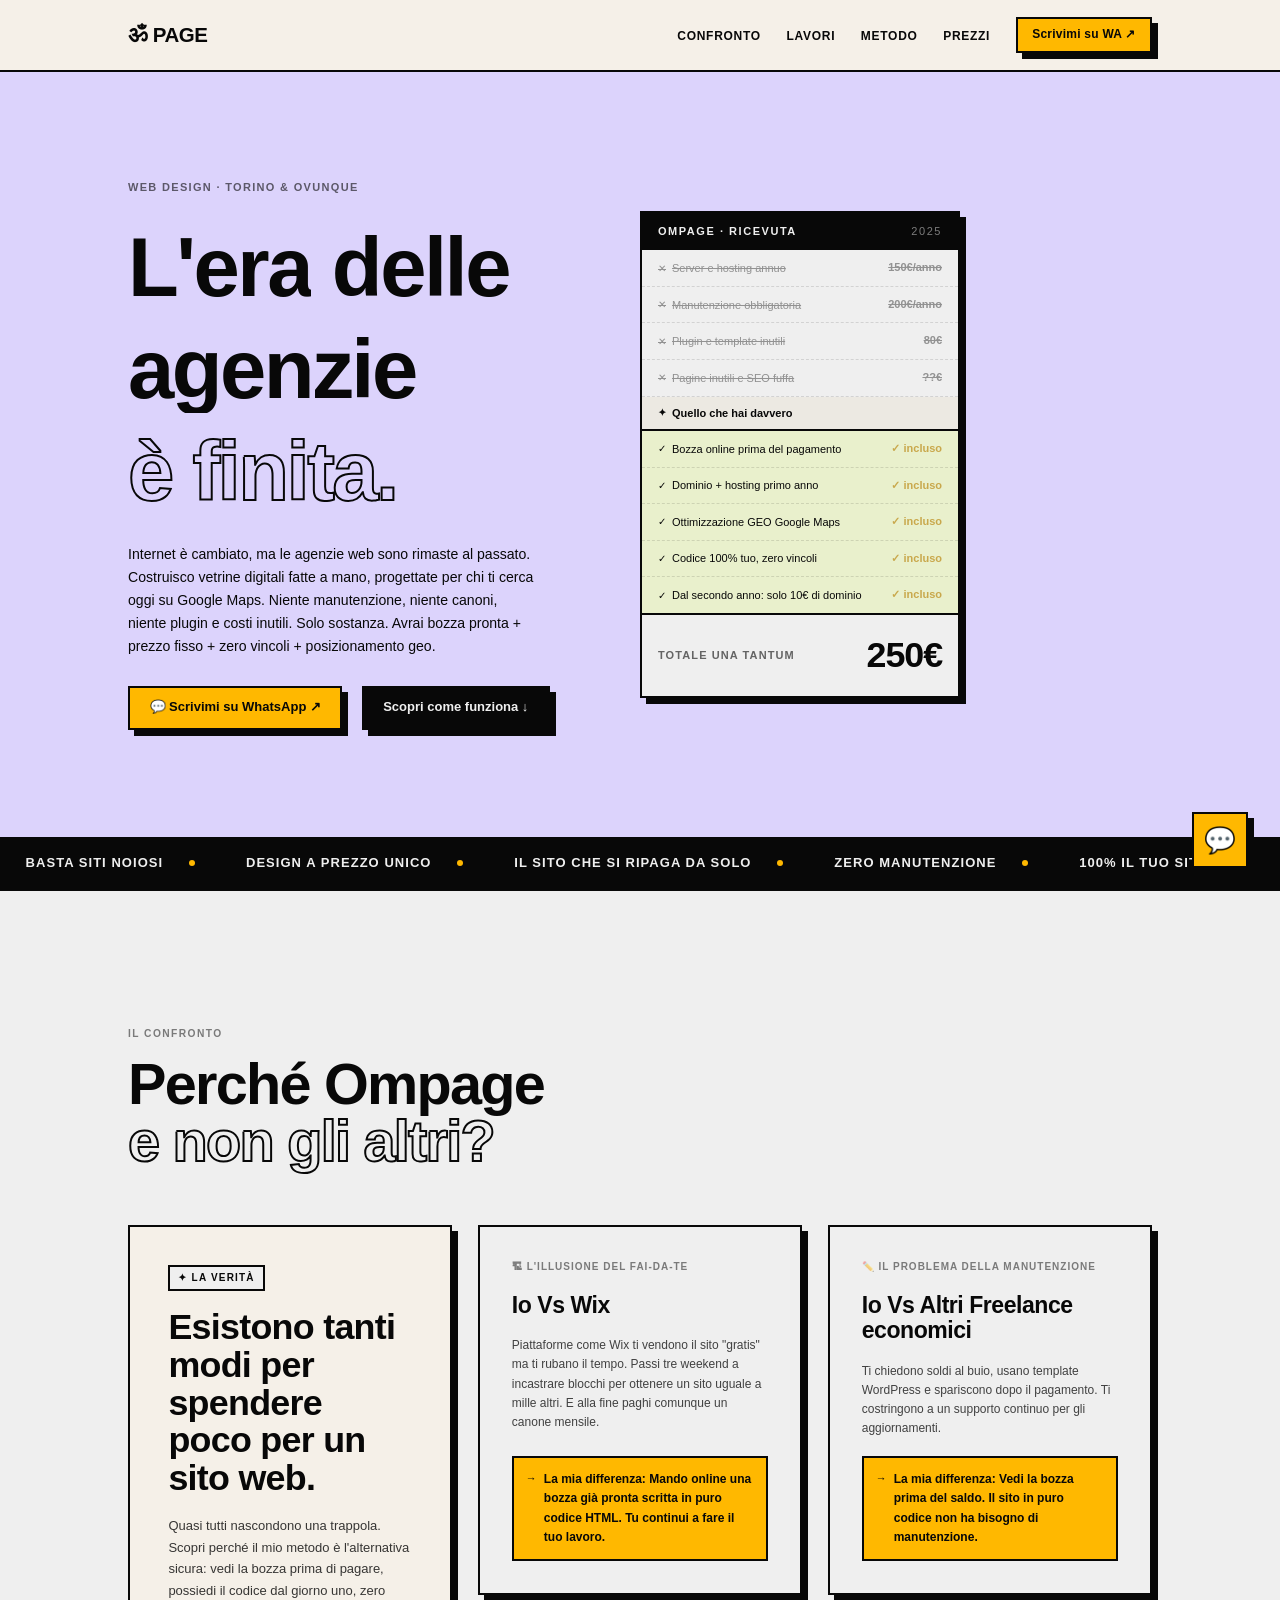
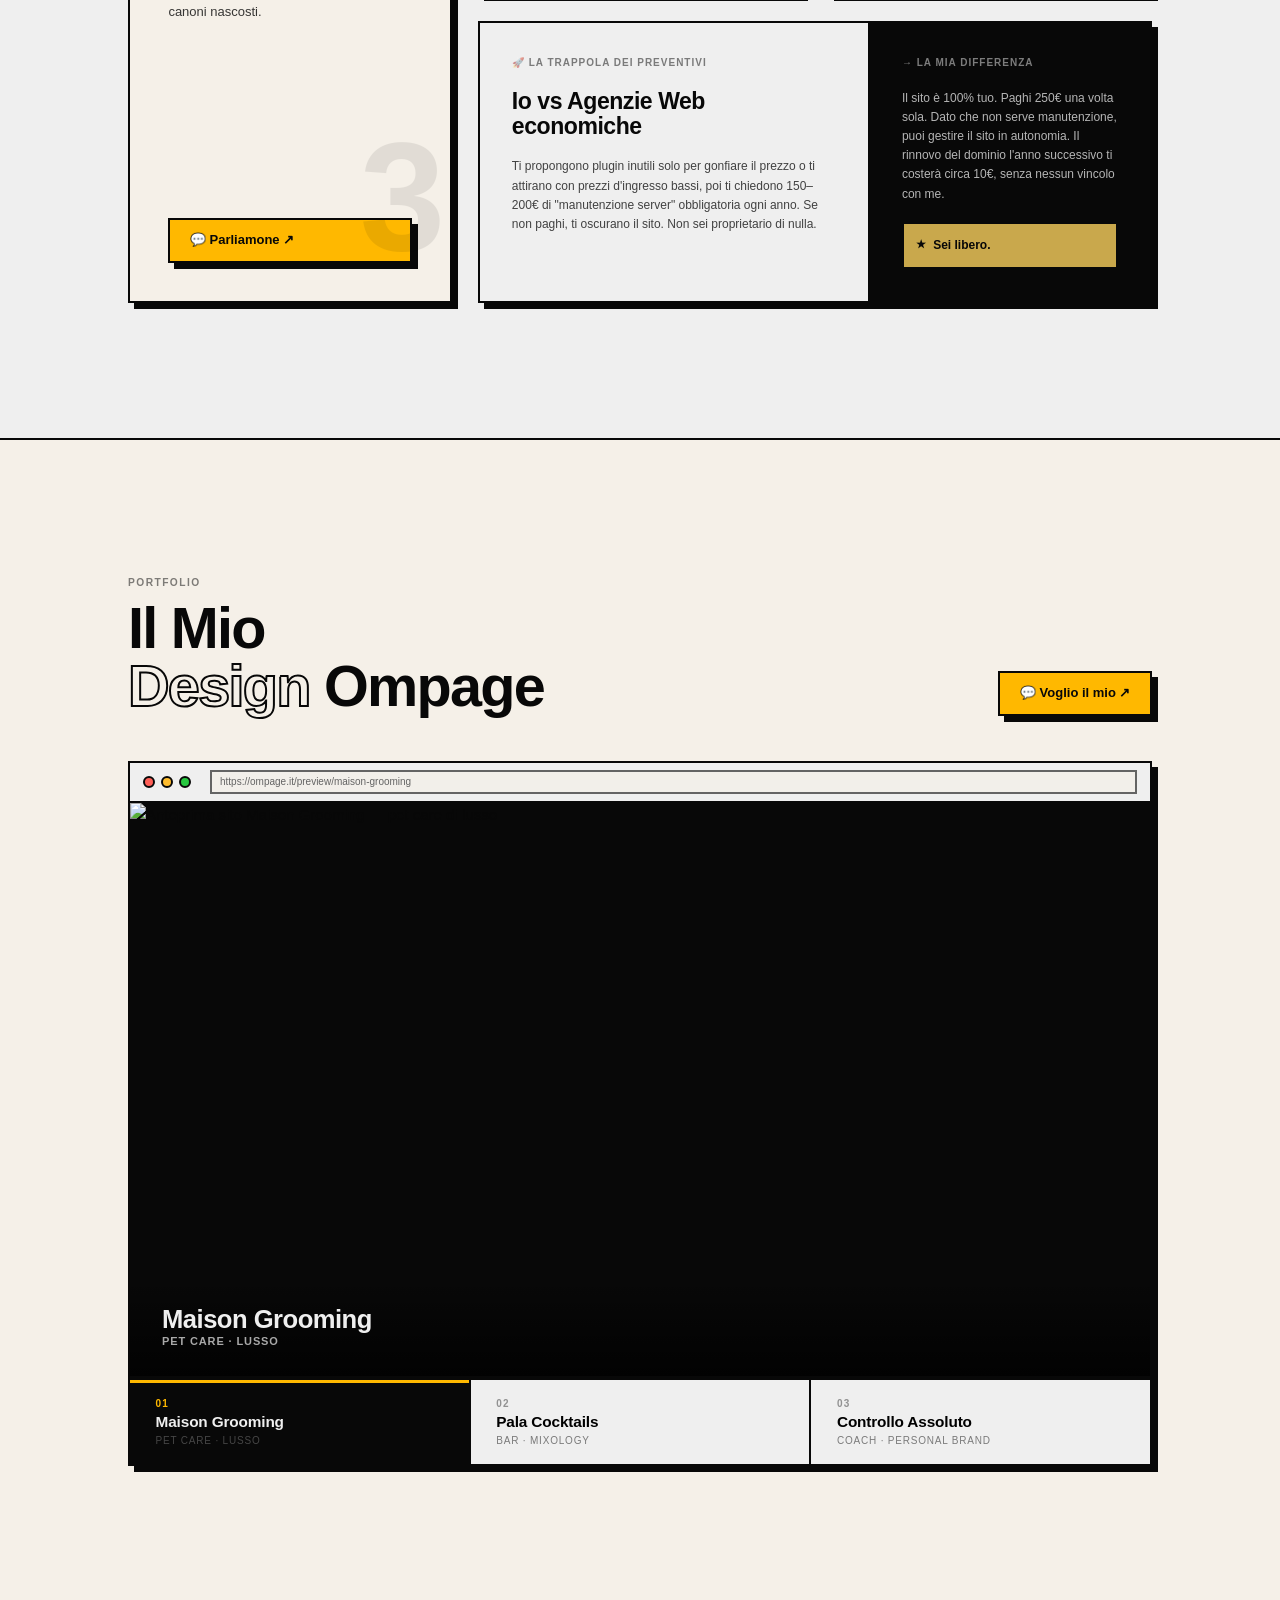
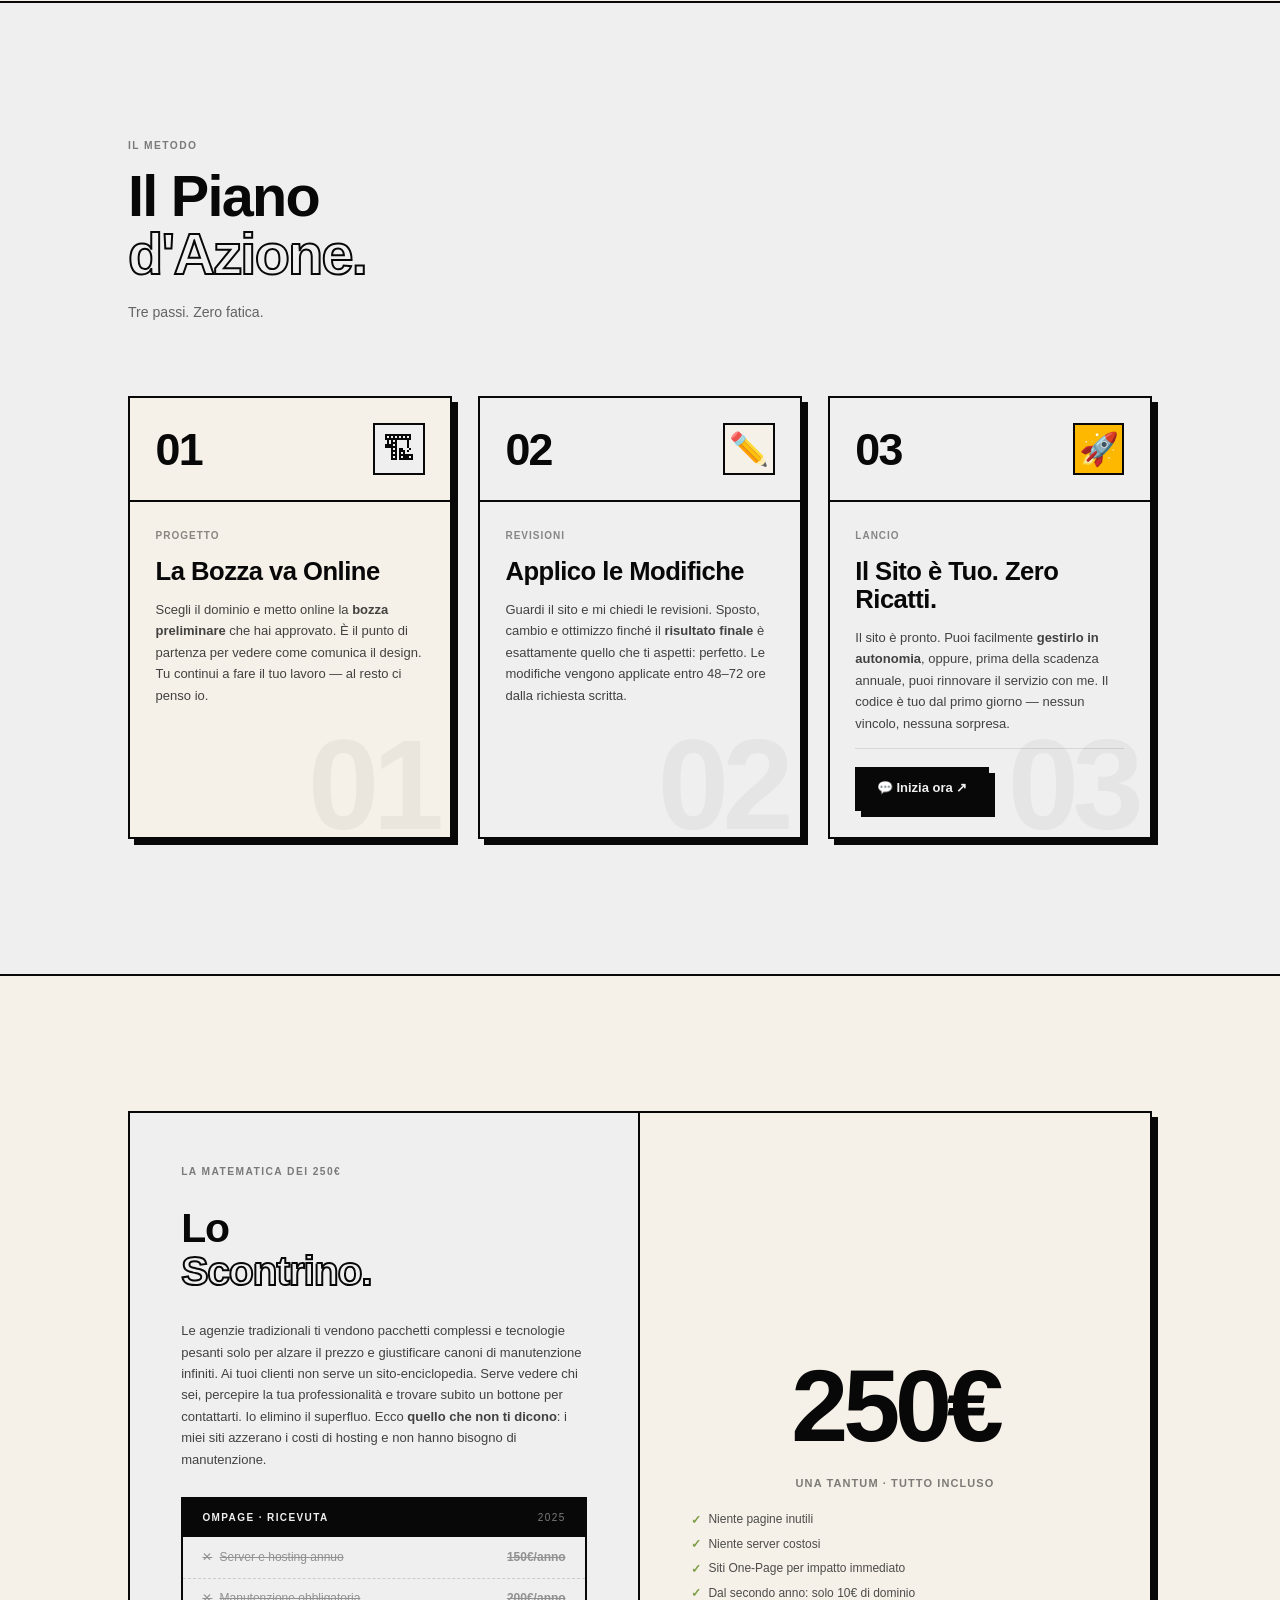
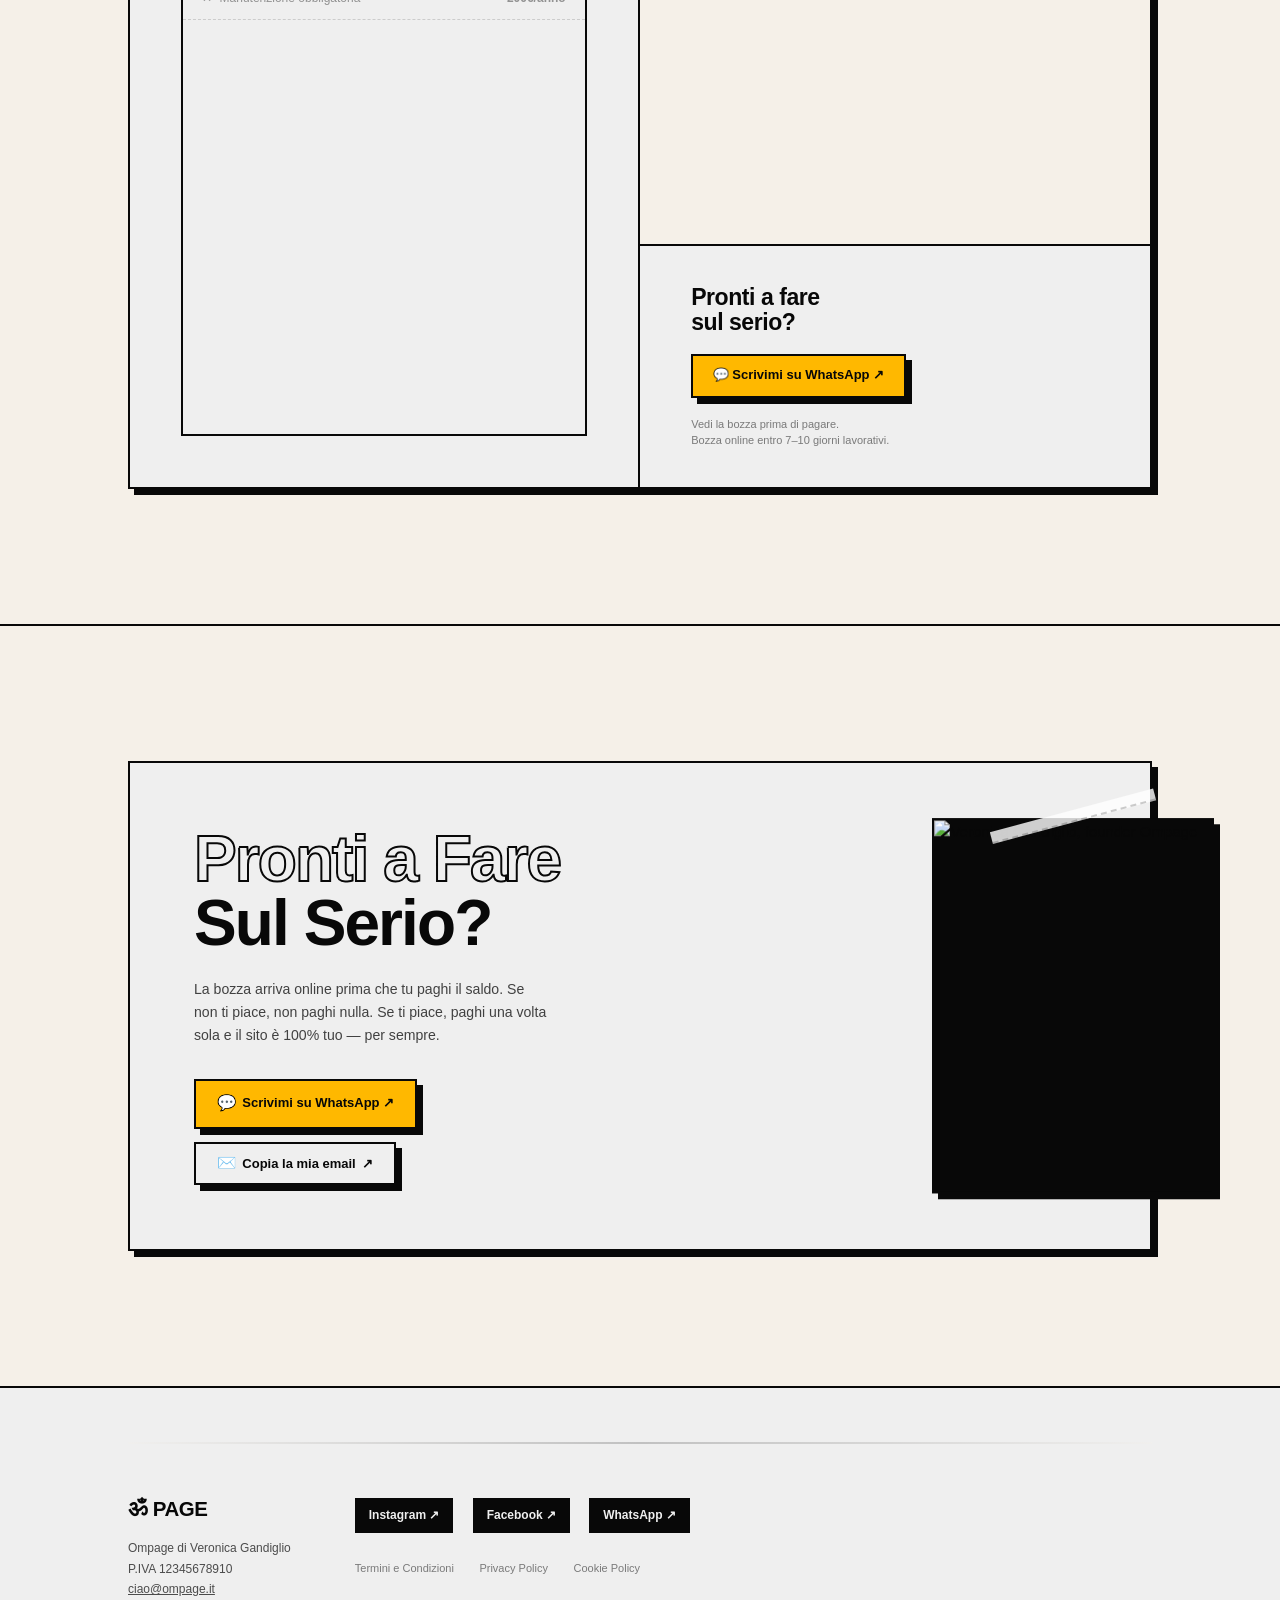
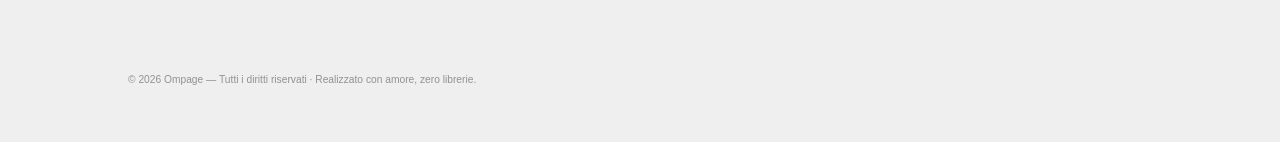
==== index2.html @ f2280df2 "Create index2.html" ====
<!DOCTYPE html>
<html lang="it">
<head>
  <meta charset="UTF-8" />
  <meta name="viewport" content="width=device-width, initial-scale=1.0" />
  <title>Ompage — Siti Web per Attività Locali · 250€</title>
  <meta name="description" content="Siti web professionali per attività locali a 250€ tutto incluso. Design neo-brutalista, zero manutenzione, zero canoni. Torino e ovunque." />

  <!-- Fonts -->
  <link rel="preconnect" href="https://fonts.googleapis.com" />
  <link rel="preconnect" href="https://fonts.gstatic.com" crossorigin />
  <link href="https://fonts.googleapis.com/css2?family=Space+Grotesk:wght@400;500;700;800&family=Inter:wght@400;500;600&display=swap" rel="stylesheet" />

  <style>
    /* ============================================================
       :ROOT — DESIGN SYSTEM COMPLETO (NON RISCRIVERE MAI)
    ============================================================ */
    /* Font import — sostituisce Space Grotesk e Inter */
@import url('https://api.fontshare.com/v2/css2?f[]=clash-display@400,500,600,700&f[]=satoshi@400,500,700&display=swap');

:root {
  /* Palette — dark/gold al posto del lilla */
  --lilla:          #F5F0E8;   /* era #dcd3fc — crema caldo come sfondo chiaro */
  --bianco:         #EFEFEF;   /* off-white, non bianco puro */
  --nero:           #080808;   /* nero profondo, non nero puro */
  --verde-acido:    #FFB800;   /* era #c4f000 — oro chiaro per gli accenti forti */
  --giallo:         #C9A84C;   /* era #ffe200 — oro caldo come colore secondario */

  /* Neo-Brutalismo — ombre con nero profondo */
  --border-brutal:  2px solid #080808;
  --shadow-brutal:  6px 6px 0px #080808;
  --shadow-hover:   2px 2px 0px #080808;

  /* Spaziature — invariate */
  --padding-inline-global: 10vw;
  --padding-block-global:  15vh;

  /* Tipografia — Clash Display + Satoshi al posto di Space Grotesk + Inter */
  --font-title: 'Clash Display', sans-serif;
  --font-body:  'Satoshi', sans-serif;

  /* Transizioni — invariate */
  --transition-base: 0.22s cubic-bezier(0.4, 0, 0.2, 1);
}

    /* ============================================================
       RESET & BASE
    ============================================================ */
    *, *::before, *::after {
      box-sizing: border-box;
      margin: 0;
      padding: 0;
    }

    html {
      scroll-behavior: smooth;
      overflow-x: hidden;
    }

    body {
      font-family: var(--font-body);
      background-color: var(--lilla);
      color: var(--nero);
      font-size: clamp(15px, 1.1vw, 18px);
      font-weight: 500;
      line-height: 1.6;
      overflow-x: hidden;
    }

    img, video {
      display: block;
      max-width: 100%;
    }

    a {
      color: inherit;
      text-decoration: none;
    }

    ul { list-style: none; }

    strong { font-weight: 700; }

    /* ============================================================
       UTILITY GLOBALI
    ============================================================ */
    .btn-brutal {
      display: inline-flex;
      align-items: center;
      gap: 0.5em;
      padding: 0.75em 1.5em;
      font-family: var(--font-title);
      font-weight: 700;
      font-size: clamp(13px, 1vw, 16px);
      background: var(--verde-acido);
      color: var(--nero);
      border: var(--border-brutal);
      box-shadow: var(--shadow-brutal);
      cursor: pointer;
      transition: box-shadow var(--transition-base),
                  transform var(--transition-base);
      text-decoration: none;
      white-space: nowrap;
    }

    .btn-brutal:hover {
      box-shadow: var(--shadow-hover);
      transform: translate(4px, 4px);
    }

    .btn-brutal--giallo {
      background: var(--giallo);
    }

    .btn-brutal--nero {
      background: var(--nero);
      color: var(--bianco);
    }

    /* ============================================================
       NAVBAR — SEZIONE 1
    ============================================================ */
    .navbar {
      position: sticky;
      top: 0;
      z-index: 999;
      display: flex;
      flex-direction: row;
      justify-content: space-between;
      align-items: center;
      width: 100%;
      height: 8vh;
      min-height: 56px;
      padding: 0 var(--padding-inline-global);
      box-sizing: border-box;
      border-bottom: var(--border-brutal);
      background: var(--lilla);
    }

    /* Blocco A — Logo */
    .navbar__logo {
      display: flex;
      align-items: center;
      gap: 0.3em;
      font-family: var(--font-title);
      font-weight: 800;
      font-size: clamp(18px, 1.6vw, 24px);
      letter-spacing: -0.02em;
      text-decoration: none;
      color: var(--nero);
      line-height: 1;
    }

    .navbar__logo-simbolo {
      font-size: 1.1em;
      line-height: 1;
    }

    /* Blocco B — Links + CTA */
    .navbar__right {
      display: flex;
      align-items: center;
      gap: 2vw;
    }

    .navbar__links {
      display: flex;
      align-items: center;
      gap: 2vw;
      list-style: none;
    }

    .navbar__links a {
      position: relative;
      font-family: var(--font-body);
      font-weight: 600;
      font-size: clamp(12px, 0.9vw, 15px);
      text-transform: uppercase;
      letter-spacing: 0.06em;
      color: var(--nero);
      text-decoration: none;
      padding-bottom: 3px;
    }

    /* 4.05 — Directional Hover Underline */
    .navbar__links a::after {
      content: '';
      position: absolute;
      bottom: -2px;
      left: 0;
      width: 100%;
      height: 2px;
      background: var(--nero);
      transform: scaleX(0);
      transform-origin: right;
      transition: transform 0.3s cubic-bezier(0.4, 0, 0.2, 1);
    }

    .navbar__links a:hover::after {
      transform: scaleX(1);
      transform-origin: left;
    }

    /* CTA Navbar */
    .navbar__cta {
      display: inline-flex;
      align-items: center;
      gap: 0.4em;
      padding: 0.55em 1.2em;
      font-family: var(--font-title);
      font-weight: 700;
      font-size: clamp(12px, 0.85vw, 14px);
      background: var(--verde-acido);
      color: var(--nero);
      border: var(--border-brutal);
      box-shadow: var(--shadow-brutal);
      cursor: pointer;
      transition: box-shadow var(--transition-base),
                  transform var(--transition-base);
      text-decoration: none;
      white-space: nowrap;
      letter-spacing: 0.02em;
    }

    .navbar__cta:hover {
      box-shadow: var(--shadow-hover);
      transform: translate(4px, 4px);
    }

    /* Hamburger mobile */
    .navbar__hamburger {
      display: none;
      flex-direction: column;
      justify-content: center;
      align-items: center;
      gap: 5px;
      width: 40px;
      height: 40px;
      background: transparent;
      border: var(--border-brutal);
      cursor: pointer;
      padding: 6px;
      box-shadow: var(--shadow-brutal);
      transition: box-shadow var(--transition-base), transform var(--transition-base);
    }

    .navbar__hamburger:hover {
      box-shadow: var(--shadow-hover);
      transform: translate(4px, 4px);
    }

    .navbar__hamburger span {
      display: block;
      width: 100%;
      height: 2px;
      background: var(--nero);
      transition: transform 0.3s ease, opacity 0.3s ease;
    }

    /* Hamburger animato — aperto */
    .navbar__hamburger.is-open span:nth-child(1) {
      transform: translateY(7px) rotate(45deg);
    }
    .navbar__hamburger.is-open span:nth-child(2) {
      opacity: 0;
      transform: scaleX(0);
    }
    .navbar__hamburger.is-open span:nth-child(3) {
      transform: translateY(-7px) rotate(-45deg);
    }

    /* Menu mobile overlay */
    .navbar__mobile-menu {
      display: none;
      position: fixed;
      inset: 0;
      z-index: 998;
      background: var(--lilla);
      padding: 12vh var(--padding-inline-global) 4vh;
      flex-direction: column;
      justify-content: center;
      gap: 4vh;
      border-bottom: var(--border-brutal);
    }

    .navbar__mobile-menu.is-open {
      display: flex;
    }

    .navbar__mobile-menu a {
      font-family: var(--font-title);
      font-weight: 800;
      font-size: clamp(32px, 8vw, 60px);
      border-bottom: var(--border-brutal);
      padding-bottom: 2vh;
      display: block;
      line-height: 1.1;
    }

    .navbar__mobile-cta {
      margin-top: 2vh;
    }

    /* ============================================================
       RESPONSIVE NAVBAR
    ============================================================ */
    @media (max-width: 768px) {
      .navbar__links { display: none; }
      .navbar__cta { display: none; }
      .navbar__hamburger { display: flex; }
    }

    /* ============================================================
       FLOATING WHATSAPP BADGE (globale)
    ============================================================ */
    .wa-float {
      position: fixed;
      bottom: 2rem;
      right: 2rem;
      z-index: 997;
      width: 56px;
      height: 56px;
      background: var(--verde-acido);
      border: var(--border-brutal);
      box-shadow: var(--shadow-brutal);
      border-radius: 0;
      display: flex;
      align-items: center;
      justify-content: center;
      font-size: 1.6rem;
      cursor: pointer;
      text-decoration: none;
      transition: box-shadow var(--transition-base), transform var(--transition-base);
    }

    .wa-float:hover {
      box-shadow: var(--shadow-hover);
      transform: translate(4px, 4px);
    }

    /* ============================================================
       SCROLLBAR CUSTOM
    ============================================================ */
    ::-webkit-scrollbar { width: 6px; }
    ::-webkit-scrollbar-track { background: var(--lilla); }
    ::-webkit-scrollbar-thumb { background: var(--nero); }
    
/* ============================================================
   HERO — SEZIONE 2
============================================================ */
.hero {
  position: relative;
  min-height: 85vh;
  width: 100%;
  display: grid;
  grid-template-columns: 6fr 4fr;
  gap: 5vw;
  align-items: center;
  padding: 10vh var(--padding-inline-global);
  box-sizing: border-box;
  background-color: #dcd3fc; /* O il colore esatto che vuoi tu */
  background-image: url('Gemini_Generated_Image_tvwkx0tvwkx0tvwk.png');
}

/* ── Colonna sinistra ── */
.hero__col-sx {
  display: flex;
  flex-direction: column;
  gap: 3vh;
  justify-content: flex-start;
  
    
    /* Centra e copre l'intera area */
    background-size: cover;
    background-position: center;
    background-repeat: no-repeat;
}

.hero__tag {
  font-family: var(--font-body);
  font-weight: 600;
  font-size: clamp(11px, 0.85vw, 13px);
  text-transform: uppercase;
  letter-spacing: 0.12em;
  color: var(--nero);
  opacity: 0.6;
}

/* Titolo H1 — contenitore parole */
.hero__titolo {
  font-family: var(--font-title);
  font-weight: 800;
  font-size: clamp(42px, 6.5vw, 96px);
  line-height: 1.0;
  letter-spacing: -0.03em;
  color: var(--nero);
  display: flex;
  flex-wrap: wrap;
  gap: 0.18em 0.25em;
  align-items: flex-end;
}

/* Maschera per ogni parola — 2.04 DOM requirement */
.hero__word-mask {
  display: inline-block;
  overflow: hidden;
  line-height: 1.05;
  vertical-align: bottom;
}

/* Parola interna che emerge dal basso */
.hero__word {
  display: inline-block;
  transform: translateY(110%);
  transition: transform 0.7s cubic-bezier(0.22, 1, 0.36, 1);
}

.hero__word.is-visible {
  transform: translateY(0);
}

/* Accento colorato nel titolo */
.hero__titolo-accent {
  color: var(--nero);
  -webkit-text-stroke: 2px var(--nero);
  -webkit-text-fill-color: transparent;
}

/* Testo descrittivo sotto il titolo */
.hero__desc {
  font-family: var(--font-body);
  font-weight: 500;
  font-size: clamp(14px, 1.1vw, 17px);
  line-height: 1.65;
  color: var(--nero);
  max-width: 52ch;
  opacity: 0;
  transform: translateY(18px);
  transition: opacity 0.6s ease 0.9s, transform 0.6s ease 0.9s;
}

.hero__desc.is-visible {
  opacity: 1;
  transform: translateY(0);
}

/* CTA hero */
.hero__cta-wrap {
  display: flex;
  align-items: center;
  gap: 1.5vw;
  flex-wrap: wrap;
  opacity: 0;
  transform: translateY(18px);
  transition: opacity 0.6s ease 1.1s, transform 0.6s ease 1.1s;
}

.hero__cta-wrap.is-visible {
  opacity: 1;
  transform: translateY(0);
}

/* ── Colonna destra — Box bianco brutale ── */
.hero__col-dx {
  display: flex;
  flex-direction: column;
  justify-content: center;
  align-items: flex-start;
  position: absolute;
  right: 320px;  /* aumenta per spostare più a sinistra */
  
  transform: translateY(-50%);
  width: 320px;  /* larghezza fissa, non si restringe */
  margin-right: 0;
  padding: 4vh 3vw;
  border: var(--border-brutal);
  box-shadow: var(--shadow-brutal);
  background: var(--bianco);
  opacity: 0;
  transform: translateX(30px);
  transition: opacity 0.7s ease 0.5s, transform 0.7s ease 0.5s;
}

.hero__col-dx.is-visible {
  opacity: 1;
  transform: translateX(0);
}

.hero__box-label {
  font-family: var(--font-body);
  font-weight: 600;
  font-size: clamp(10px, 0.75vw, 12px);
  text-transform: uppercase;
  letter-spacing: 0.12em;
  border: var(--border-brutal);
  padding: 0.3em 0.8em;
  margin-bottom: 2.5vh;
  display: inline-block;
}

.hero__box-titolo {
  font-family: var(--font-title);
  font-weight: 800;
  font-size: clamp(22px, 2.2vw, 34px);
  line-height: 1.1;
  letter-spacing: -0.02em;
  margin-bottom: 2vh;
}

.hero__box-lista {
  list-style: none;
  display: flex;
  flex-direction: column;
  gap: 1.2vh;
  margin-bottom: 3vh;
  width: 100%;
}

.hero__box-lista li {
  display: flex;
  align-items: flex-start;
  gap: 0.7em;
  font-size: clamp(13px, 0.95vw, 15px);
  font-weight: 500;
  line-height: 1.4;
  padding-bottom: 1.2vh;
  border-bottom: 1px solid rgba(0,0,0,0.1);
}

.hero__box-lista li:last-child {
  border-bottom: none;
}

.hero__box-lista .check {
  font-size: 0.9em;
  flex-shrink: 0;
  margin-top: 0.1em;
}

.hero__box-prezzo {
  font-family: var(--font-title);
  font-weight: 800;
  font-size: clamp(38px, 4vw, 58px);
  letter-spacing: -0.04em;
  line-height: 1;
  border-top: var(--border-brutal);
  padding-top: 2vh;
  width: 100%;
  display: flex;
  align-items: baseline;
  gap: 0.3em;
}

.hero__box-prezzo-sub {
  font-family: var(--font-body);
  font-weight: 500;
  font-size: clamp(11px, 0.8vw, 13px);
  opacity: 0.6;
  text-transform: uppercase;
  letter-spacing: 0.08em;
}

/* ── Scontrino dentro l'hero — fix colori e layout ── */

.hero__col-dx {
  padding: 0;
  overflow: hidden;
}

.hero__col-dx .scontrino {
  width: 100%;
  background: var(--bianco);
  border: none;
  box-shadow: none;
}

.hero__col-dx .scontrino__header {
  display: flex;
  justify-content: space-between;
  align-items: center;
  background: var(--nero);
  color: var(--bianco);
  padding: 10px 16px;
  font-family: var(--font-body);
  font-size: 11px;
  font-weight: 700;
  letter-spacing: 0.14em;
  text-transform: uppercase;
}

.hero__col-dx .scontrino__lista {
  list-style: none;
  padding: 0;
  margin: 0;
  width: 100%;
}

.hero__col-dx .scontrino__voce {
  display: flex;
  justify-content: space-between;
  align-items: center;
  padding: 9px 16px;
  border-bottom: 1px dashed rgba(0,0,0,0.12);
  gap: 8px;
}

.hero__col-dx .scontrino__voce-nome {
  display: flex;
  align-items: center;
  gap: 6px;
  font-family: var(--font-body);
  font-size: clamp(11px, 0.85vw, 13px);
  font-weight: 500;
  color: var(--nero);
  line-height: 1.3;
}

.hero__col-dx .scontrino__voce-icon {
  font-size: 10px;
  flex-shrink: 0;
}

.hero__col-dx .scontrino__voce-prezzo {
  font-family: var(--font-body);
  font-size: clamp(11px, 0.85vw, 13px);
  font-weight: 600;
  color: var(--nero);
  white-space: nowrap;
  flex-shrink: 0;
}

/* Voci barrate */
.hero__col-dx .scontrino__voce--barrata .scontrino__voce-nome,
.hero__col-dx .scontrino__voce--barrata .scontrino__voce-prezzo {
  text-decoration: line-through;
  opacity: 0.4;
}

/* Voci incluse */
.hero__col-dx .scontrino__voce--inclusa .scontrino__voce-prezzo {
  color: var(--giallo);
  font-weight: 700;
  text-decoration: none;
}

/* Riga divisore "Quello che hai davvero" */
.hero__col-dx .scontrino__voce[style] {
  border-bottom: var(--border-brutal);
}

/* Totale */
.hero__col-dx .scontrino__totale {
  display: flex;
  justify-content: space-between;
  align-items: center;
  padding: 12px 16px;
  border-top: var(--border-brutal);
  background: var(--bianco);
}

.hero__col-dx .scontrino__totale-label {
  font-family: var(--font-body);
  font-size: 11px;
  font-weight: 700;
  text-transform: uppercase;
  letter-spacing: 0.1em;
  color: var(--nero);
  opacity: 0.6;
}

.hero__col-dx .scontrino__totale-prezzo {
  font-family: var(--font-title);
  font-size: clamp(28px, 2.8vw, 40px);
  font-weight: 800;
  letter-spacing: -0.03em;
  color: var(--nero);
}

/* ── Ticker sotto la hero ── */
.hero__ticker-wrap {
  width: 100%;
  overflow: hidden;
  border-top: var(--border-brutal);
  border-bottom: var(--border-brutal);
  background: var(--nero);
  padding: 0.9em 0;
}

.hero__ticker-track {
  display: flex;
  width: max-content;
  animation: ticker-scroll 18s linear infinite;
}

.hero__ticker-track:hover {
  animation-play-state: paused;
}

.hero__ticker-item {
  display: flex;
  align-items: center;
  gap: 2vw;
  padding: 0 2vw;
  font-family: var(--font-title);
  font-weight: 700;
  font-size: clamp(13px, 1vw, 16px);
  text-transform: uppercase;
  letter-spacing: 0.08em;
  color: var(--bianco);
  white-space: nowrap;
}

.hero__ticker-sep {
  display: inline-block;
  width: 6px;
  height: 6px;
  background: var(--verde-acido);
  border-radius: 50%;
  flex-shrink: 0;
}

@keyframes ticker-scroll {
  from { transform: translateX(0); }
  to   { transform: translateX(-50%); }
}

/* ── Responsive Hero ── */
@media (max-width: 900px) {
  .hero {
    grid-template-columns: 1fr;
    min-height: auto;
    padding: 8vh var(--padding-inline-global) 4vh;
    gap: 4vh;
  }

  .hero__titolo {
    font-size: clamp(36px, 9vw, 60px);
  }

  .hero__col-dx {
    padding: 4vh 6vw;
  }
}

@media (max-width: 480px) {
  .hero__titolo {
    font-size: clamp(30px, 11vw, 48px);
  }
}

/* ============================================================
   SEZIONE 3 — IL CONFRONTO (Bento Grid)
============================================================ */
.confronto {
  width: 100%;
  padding: var(--padding-block-global) var(--padding-inline-global);
  box-sizing: border-box;
  background: var(--bianco);
  border-top: var(--border-brutal);
  border-bottom: var(--border-brutal);
}

/* Header sezione */
.confronto__header {
  margin-bottom: 6vh;
  display: flex;
  flex-direction: column;
  gap: 1.5vh;
}

.confronto__label {
  font-family: var(--font-body);
  font-weight: 600;
  font-size: clamp(10px, 0.8vw, 12px);
  text-transform: uppercase;
  letter-spacing: 0.14em;
  opacity: 0.5;
}

.confronto__titolo {
  font-family: var(--font-title);
  font-weight: 800;
  font-size: clamp(32px, 4.5vw, 68px);
  line-height: 1.0;
  letter-spacing: -0.03em;
}

.confronto__titolo em {
  font-style: normal;
  -webkit-text-stroke: 2px var(--nero);
  -webkit-text-fill-color: transparent;
}

/* ── Bento Grid ── */
.confronto__grid {
  display: grid;
  grid-template-columns: repeat(3, 1fr);
  grid-template-rows: auto auto;
  gap: 2vw;
  position: relative;
}

/* 9.04 :has() — blur sui fratelli non in hover */
.confronto__grid:has(.confronto__box--hoverable:hover)
.confronto__box--hoverable:not(:hover) {
  filter: blur(2px) brightness(0.88);
  transform: scale(0.97);
}

.confronto__box--hoverable {
  transition:
    filter 0.35s ease,
    transform 0.35s ease,
    box-shadow 0.25s ease;
}

.confronto__box--hoverable:hover {
  box-shadow: 10px 10px 0px var(--nero);
  z-index: 2;
}

/* Box base */
.confronto__box {
  position: relative;
  border: var(--border-brutal);
  box-shadow: var(--shadow-brutal);
  background: var(--bianco);
  overflow: hidden;
}

/* BOX A — colonna sx, tutta l'altezza */
.box-a {
  grid-column: 1 / 2;
  grid-row: 1 / 3;
  display: flex;
  flex-direction: column;
  justify-content: space-between;
  padding: 3vw;
  background: var(--lilla);
  min-height: 500px;
}

.box-a__numero {
  font-family: var(--font-title);
  font-weight: 800;
  font-size: clamp(80px, 12vw, 160px);
  line-height: 0.85;
  letter-spacing: -0.05em;
  color: var(--nero);
  opacity: 0.08;
  position: absolute;
  bottom: 3vw;
  right: 1vw;
  pointer-events: none;
  user-select: none;
}

.box-a__top {
  display: flex;
  flex-direction: column;
  gap: 2vh;
}

.box-a__tag {
  display: inline-block;
  font-family: var(--font-body);
  font-weight: 700;
  font-size: clamp(10px, 0.75vw, 12px);
  text-transform: uppercase;
  letter-spacing: 0.12em;
  border: var(--border-brutal);
  padding: 0.3em 0.8em;
  background: var(--bianco);
  width: fit-content;
}

.box-a__titolo {
  font-family: var(--font-title);
  font-weight: 800;
  font-size: clamp(24px, 2.8vw, 42px);
  line-height: 1.05;
  letter-spacing: -0.02em;
}

.box-a__testo {
  font-size: clamp(13px, 0.95vw, 15px);
  line-height: 1.65;
  font-weight: 500;
  opacity: 0.8;
}

.box-a__bottom {
  display: flex;
  flex-direction: column;
  gap: 1.5vh;
}

/* BOX B — col centrale, riga 1 */
.box-b {
  grid-column: 2 / 3;
  grid-row: 1 / 2;
  padding: 2.5vw;
  display: flex;
  flex-direction: column;
  gap: 2vh;
}

/* BOX C — col destra, riga 1 */
.box-c {
  grid-column: 3 / 4;
  grid-row: 1 / 2;
  padding: 2.5vw;
  display: flex;
  flex-direction: column;
  gap: 2vh;
}

/* BOX D — col 2+3, riga 2 */
.box-d {
  grid-column: 2 / 4;
  grid-row: 2 / 3;
  display: flex;
  flex-direction: row;
  align-items: stretch;
  padding: 0;
  overflow: hidden;
}

.box-d__sx {
  flex: 1.2;
  padding: 2.5vw;
  display: flex;
  flex-direction: column;
  gap: 2vh;
  border-right: var(--border-brutal);
}

.box-d__dx {
  flex: 0.8;
  padding: 2.5vw;
  background: var(--nero);
  color: var(--bianco);
  display: flex;
  flex-direction: column;
  justify-content: space-between;
  gap: 2vh;
}

/* Card tag */
.card__tag {
  font-family: var(--font-body);
  font-weight: 700;
  font-size: clamp(10px, 0.75vw, 12px);
  text-transform: uppercase;
  letter-spacing: 0.1em;
  opacity: 0.5;
  display: flex;
  align-items: center;
  gap: 0.5em;
}

/* Card titolo */
.card__titolo {
  font-family: var(--font-title);
  font-weight: 800;
  font-size: clamp(18px, 1.8vw, 26px);
  line-height: 1.1;
  letter-spacing: -0.02em;
}

/* Card testo */
.card__testo {
  font-size: clamp(12px, 0.9vw, 14px);
  line-height: 1.6;
  font-weight: 500;
  opacity: 0.75;
  flex: 1;
}

/* Pillola differenza */
.card__differenza {
  display: flex;
  align-items: flex-start;
  gap: 0.6em;
  font-size: clamp(12px, 0.88vw, 14px);
  font-weight: 600;
  padding: 1em;
  border: var(--border-brutal);
  background: var(--verde-acido);
  margin-top: auto;
}

.card__differenza-icon {
  flex-shrink: 0;
  font-size: 0.9em;
}

/* Box D dx — testo bianco */
.box-d__dx .card__titolo { color: var(--bianco); }
.box-d__dx .card__testo  { color: var(--bianco); opacity: 0.75; }
.box-d__dx .card__tag    { color: var(--bianco); opacity: 0.5; }
.box-d__dx .card__differenza {
  background: var(--giallo);
  color: var(--nero);
}

/* Reveal on scroll — sezione intera */
.confronto__grid {
  opacity: 0;
  transform: translateY(30px);
  transition: opacity 0.7s ease, transform 0.7s ease;
}

.confronto__grid.is-visible {
  opacity: 1;
  transform: translateY(0);
}

/* ── Responsive ── */
@media (max-width: 900px) {
  .confronto__grid {
    grid-template-columns: 1fr 1fr;
    grid-template-rows: auto;
  }

  .box-a {
    grid-column: 1 / 3;
    grid-row: auto;
    min-height: 280px;
  }

  .box-b { grid-column: 1 / 2; grid-row: auto; }
  .box-c { grid-column: 2 / 3; grid-row: auto; }

  .box-d {
    grid-column: 1 / 3;
    grid-row: auto;
    flex-direction: column;
  }

  .box-d__sx { border-right: none; border-bottom: var(--border-brutal); }
}

@media (max-width: 580px) {
  .confronto__grid {
    grid-template-columns: 1fr;
  }

  .box-a, .box-b, .box-c, .box-d {
    grid-column: 1 / 2;
  }

  .box-d { flex-direction: column; }
  .box-d__sx { border-right: none; border-bottom: var(--border-brutal); }

  .confronto__box--hoverable:hover {
    box-shadow: var(--shadow-brutal);
  }

  .confronto__grid:has(.confronto__box--hoverable:hover)
  .confronto__box--hoverable:not(:hover) {
    filter: none;
    transform: none;
  }
}

/* ============================================================
   SEZIONE 4 — PORTFOLIO (Browser Window)
============================================================ */
.portfolio {
  width: 100%;
  padding: var(--padding-block-global) var(--padding-inline-global);
  box-sizing: border-box;
  background: var(--lilla);
}

/* Header sezione */
.portfolio__header {
  display: flex;
  flex-direction: row;
  justify-content: space-between;
  align-items: flex-end;
  margin-bottom: 5vh;
  gap: 2vw;
  flex-wrap: wrap;
}

.portfolio__header-sx {
  display: flex;
  flex-direction: column;
  gap: 1vh;
}

.portfolio__label {
  font-family: var(--font-body);
  font-weight: 600;
  font-size: clamp(10px, 0.8vw, 12px);
  text-transform: uppercase;
  letter-spacing: 0.14em;
  opacity: 0.5;
}

.portfolio__titolo {
  font-family: var(--font-title);
  font-weight: 800;
  font-size: clamp(32px, 4.5vw, 68px);
  line-height: 1.0;
  letter-spacing: -0.03em;
}

.portfolio__titolo em {
  font-style: normal;
  -webkit-text-stroke: 2px var(--nero);
  -webkit-text-fill-color: transparent;
}

.portfolio__header-cta {
  flex-shrink: 0;
}

/* ── Browser Window ── */
.browser-window {
  width: 100%;
  position: relative;
  border: var(--border-brutal);
  box-shadow: var(--shadow-brutal);
  overflow: hidden;
  display: flex;
  flex-direction: column;
  background: var(--bianco);

  /* Reveal on scroll */
  opacity: 0;
  transform: translateY(24px);
  transition: opacity 0.7s ease, transform 0.7s ease;
}

.browser-window.is-visible {
  opacity: 1;
  transform: translateY(0);
}

/* Header bar del browser */
.browser-window__bar {
  height: 40px;
  display: flex;
  align-items: center;
  border-bottom: var(--border-brutal);
  padding: 0 1vw;
  gap: 0.5vw;
  background: var(--bianco);
  flex-shrink: 0;
}

/* I tre dot macOS */
.browser-window__dots {
  display: flex;
  align-items: center;
  gap: 6px;
  margin-right: 1vw;
}

.browser-window__dot {
  width: 12px;
  height: 12px;
  border-radius: 50%;
  border: var(--border-brutal);
  flex-shrink: 0;
}

.browser-window__dot--red    { background: #ff5f57; }
.browser-window__dot--yellow { background: #febc2e; }
.browser-window__dot--green  { background: #28c840; }

/* Barra URL finta */
.browser-window__url {
  flex: 1;
  height: 24px;
  border: var(--border-brutal);
  background: var(--lilla);
  display: flex;
  align-items: center;
  padding: 0 0.8em;
  font-family: var(--font-body);
  font-size: clamp(10px, 0.75vw, 12px);
  font-weight: 500;
  color: var(--nero);
  opacity: 0.6;
  overflow: hidden;
  white-space: nowrap;
}

.browser-window__url-text {
  transition: opacity 0.3s ease;
}

/* Area contenuto principale 16/9 */
.browser-window__content {
  aspect-ratio: 16 / 9;
  display: block;
  position: relative;
  overflow: hidden;
  background: var(--nero);
}

/* Slide immagine progetto */
.browser-slide {
  position: absolute;
  inset: 0;
  opacity: 0;
  transition: opacity 0.55s cubic-bezier(0.4, 0, 0.2, 1);
  pointer-events: none;
}

.browser-slide.is-active {
  opacity: 1;
  pointer-events: auto;
}

.browser-slide img {
  width: 100%;
  height: 100%;
  object-fit: cover;
  display: block;
}

/* Overlay info su immagine */
.browser-slide__info {
  position: absolute;
  bottom: 0;
  left: 0;
  right: 0;
  padding: 2vw 2.5vw;
  background: linear-gradient(to top, rgba(0,0,0,0.75) 0%, transparent 100%);
  display: flex;
  align-items: flex-end;
  justify-content: space-between;
  gap: 1vw;
}

.browser-slide__nome {
  font-family: var(--font-title);
  font-weight: 800;
  font-size: clamp(18px, 2vw, 28px);
  color: var(--bianco);
  letter-spacing: -0.02em;
  line-height: 1.1;
}

.browser-slide__categoria {
  font-family: var(--font-body);
  font-size: clamp(11px, 0.85vw, 13px);
  font-weight: 600;
  color: var(--bianco);
  opacity: 0.7;
  text-transform: uppercase;
  letter-spacing: 0.08em;
}

/* ── Tab di navigazione ── */
.portfolio__tabs {
  display: flex;
  flex-direction: row;
  gap: 0;
  margin-top: 0;
  border: var(--border-brutal);
  box-shadow: var(--shadow-brutal);
  overflow: hidden;
  background: var(--bianco);

  opacity: 0;
  transform: translateY(16px);
  transition: opacity 0.6s ease 0.2s, transform 0.6s ease 0.2s;
}

.portfolio__tabs.is-visible {
  opacity: 1;
  transform: translateY(0);
}

.portfolio__tab {
  flex: 1;
  display: flex;
  flex-direction: column;
  gap: 0.5vh;
  padding: 2vh 2vw;
  border: none;
  border-right: var(--border-brutal);
  background: var(--bianco);
  cursor: pointer;
  text-align: left;
  font-family: var(--font-body);
  transition: background 0.25s ease, transform 0.2s ease;
  position: relative;
}

.portfolio__tab:last-child {
  border-right: none;
}

.portfolio__tab:hover {
  background: var(--lilla);
}

.portfolio__tab.is-active {
  background: var(--nero);
  color: var(--bianco);
}

.portfolio__tab.is-active .tab__numero { color: var(--verde-acido); }
.portfolio__tab.is-active .tab__nome   { color: var(--bianco); }
.portfolio__tab.is-active .tab__cat    { color: rgba(255,255,255,0.5); }

.tab__numero {
  font-family: var(--font-title);
  font-weight: 800;
  font-size: clamp(10px, 0.75vw, 12px);
  text-transform: uppercase;
  letter-spacing: 0.12em;
  color: var(--nero);
  opacity: 0.4;
  transition: color 0.25s;
}

.portfolio__tab.is-active .tab__numero {
  opacity: 1;
}

.tab__nome {
  font-family: var(--font-title);
  font-weight: 700;
  font-size: clamp(14px, 1.2vw, 18px);
  letter-spacing: -0.01em;
  line-height: 1.1;
  transition: color 0.25s;
}

.tab__cat {
  font-family: var(--font-body);
  font-size: clamp(10px, 0.78vw, 12px);
  font-weight: 500;
  color: var(--nero);
  opacity: 0.5;
  text-transform: uppercase;
  letter-spacing: 0.08em;
  transition: color 0.25s;
}

/* Indicatore attivo — lineetta verde in cima */
.portfolio__tab::before {
  content: '';
  position: absolute;
  top: 0;
  left: 0;
  right: 0;
  height: 3px;
  background: var(--verde-acido);
  transform: scaleX(0);
  transform-origin: left;
  transition: transform 0.3s cubic-bezier(0.4, 0, 0.2, 1);
}

.portfolio__tab.is-active::before {
  transform: scaleX(1);
}

/* ── Mouse Trail — 8.04 DOM requirements ── */
.trail-img {
  position: fixed;
  width: 200px;
  height: 140px;
  pointer-events: none;
  opacity: 0;
  z-index: 9990;
  border: var(--border-brutal);
  box-shadow: var(--shadow-brutal);
  overflow: hidden;
  transform: translate(-50%, -60%) scale(0.85);
  transition:
    opacity 0.2s ease,
    transform 0.2s ease;
}

.trail-img.is-visible {
  opacity: 1;
  transform: translate(-50%, -60%) scale(1);
}

.trail-img img {
  width: 100%;
  height: 100%;
  object-fit: cover;
  display: block;
}

/* ── Responsive ── */
@media (max-width: 768px) {
  .portfolio__header {
    flex-direction: column;
    align-items: flex-start;
  }

  .portfolio__tabs {
    flex-direction: column;
  }

  .portfolio__tab {
    border-right: none;
    border-bottom: var(--border-brutal);
  }

  .portfolio__tab:last-child {
    border-bottom: none;
  }

  .trail-img { display: none; }
}

/* ============================================================
   SEZIONE 5 — IL PROCESSO (I 3 Step)
============================================================ */
.processo {
  width: 100%;
  padding: var(--padding-block-global) var(--padding-inline-global);
  box-sizing: border-box;
  background: var(--bianco);
  border-top: var(--border-brutal);
}

/* Header sezione */
.processo__header {
  display: flex;
  flex-direction: column;
  gap: 1.5vh;
  margin-bottom: 8vh;
}

.processo__label {
  font-family: var(--font-body);
  font-weight: 600;
  font-size: clamp(10px, 0.8vw, 12px);
  text-transform: uppercase;
  letter-spacing: 0.14em;
  opacity: 0.5;
}

.processo__titolo {
  font-family: var(--font-title);
  font-weight: 800;
  font-size: clamp(32px, 4.5vw, 68px);
  line-height: 1.0;
  letter-spacing: -0.03em;
}

.processo__titolo em {
  font-style: normal;
  -webkit-text-stroke: 2px var(--nero);
  -webkit-text-fill-color: transparent;
}

.processo__sottotitolo {
  font-family: var(--font-body);
  font-size: clamp(14px, 1.1vw, 17px);
  font-weight: 500;
  opacity: 0.6;
  margin-top: 0.5vh;
}

/* ── Griglia 3 step ── */
.processo__grid {
  display: grid;
  grid-template-columns: repeat(3, 1fr);
  gap: 2vw;
  align-items: stretch;
}

/* Card step */
.step-card {
  display: flex;
  flex-direction: column;
  position: relative;
  border: var(--border-brutal);
  box-shadow: var(--shadow-brutal);
  background: var(--bianco);
  overflow: hidden;
  transition:
    box-shadow 0.25s ease,
    transform 0.25s ease;

  /* Entrata staggered — JS aggiunge is-visible */
  opacity: 0;
  transform: translateY(28px);
}

.step-card.is-visible {
  opacity: 1;
  transform: translateY(0);
  transition:
    opacity 0.6s ease,
    transform 0.6s cubic-bezier(0.22, 1, 0.36, 1),
    box-shadow 0.25s ease;
}

.step-card:hover {
  box-shadow: 10px 10px 0px var(--nero);
  transform: translate(-4px, -4px);
}

/* Blocco superiore (30%) */
.step-card__top {
  height: auto;
  min-height: 80px;
  display: flex;
  justify-content: space-between;
  align-items: center;
  padding: 2vw;
  border-bottom: var(--border-brutal);
  flex-shrink: 0;
}

/* Numero step — 8.05 Scroll-Timeline target */
.step-card__numero {
  font-family: var(--font-title);
  font-weight: 800;
  font-size: clamp(32px, 3.5vw, 52px);
  letter-spacing: -0.04em;
  line-height: 1;
  color: var(--nero);

  /* 8.05 — scroll-timeline: cresce in opacity e scale */
  animation: step-number-grow linear both;
  animation-timeline: scroll(root);
  animation-range: entry 0% entry 60%;
}

@keyframes step-number-grow {
  from {
    opacity: 0.15;
    transform: scale(0.75);
  }
  to {
    opacity: 1;
    transform: scale(1);
  }
}

/* Icona/tag step */
.step-card__icona {
  font-size: clamp(22px, 2.5vw, 36px);
  line-height: 1;
  display: flex;
  align-items: center;
  justify-content: center;
  width: clamp(44px, 4vw, 60px);
  height: clamp(44px, 4vw, 60px);
  border: var(--border-brutal);
  background: var(--lilla);
  flex-shrink: 0;
}

/* Blocco inferiore (70%) */
.step-card__body {
  flex: 1;
  padding: 2vw;
  display: flex;
  flex-direction: column;
  gap: 1.5vh;
}

.step-card__tag {
  font-family: var(--font-body);
  font-weight: 600;
  font-size: clamp(10px, 0.75vw, 12px);
  text-transform: uppercase;
  letter-spacing: 0.1em;
  opacity: 0.45;
}

.step-card__titolo {
  font-family: var(--font-title);
  font-weight: 800;
  font-size: clamp(20px, 2vw, 30px);
  line-height: 1.1;
  letter-spacing: -0.02em;
}

.step-card__testo {
  font-family: var(--font-body);
  font-size: clamp(13px, 0.95vw, 15px);
  line-height: 1.65;
  font-weight: 500;
  opacity: 0.75;
  flex: 1;
}

.step-card__cta {
  margin-top: auto;
  padding-top: 2vh;
  border-top: 1px solid rgba(0,0,0,0.1);
}

/* Step 1 — accent lilla */
.step-card--01 { background: var(--lilla); }
.step-card--01 .step-card__icona { background: var(--bianco); }

/* Step 3 — accent verde acido */
.step-card--03 { background: var(--bianco); }
.step-card--03 .step-card__icona {
  background: var(--verde-acido);
  border-color: var(--nero);
}

/* Numero decorativo grande in background */
.step-card__deco-num {
  position: absolute;
  bottom: -0.1em;
  right: 0.1em;
  font-family: var(--font-title);
  font-weight: 800;
  font-size: clamp(80px, 10vw, 130px);
  line-height: 1;
  letter-spacing: -0.05em;
  color: var(--nero);
  opacity: 0.04;
  pointer-events: none;
  user-select: none;

  /* Anche il deco num scala con scroll */
  animation: step-deco-grow linear both;
  animation-timeline: scroll(root);
  animation-range: entry 0% entry 70%;
}

@keyframes step-deco-grow {
  from {
    opacity: 0;
    transform: scale(0.8) translateY(10px);
  }
  to {
    opacity: 0.04;
    transform: scale(1) translateY(0);
  }
}

/* Fallback per browser senza scroll-timeline */
@supports not (animation-timeline: scroll()) {
  .step-card__numero {
    animation: none;
    opacity: 1;
    transform: none;
  }
  .step-card__deco-num {
    animation: none;
    opacity: 0.04;
    transform: none;
  }
}

/* ── Responsive ── */
@media (max-width: 900px) {
  .processo__grid {
    grid-template-columns: 1fr;
    gap: 4vw;
  }

  .step-card {
    flex-direction: row;
    min-height: auto;
  }

  .step-card__top {
    flex-direction: column;
    justify-content: center;
    align-items: center;
    width: 80px;
    min-height: auto;
    border-bottom: none;
    border-right: var(--border-brutal);
    padding: 2vh 1.5vw;
    gap: 1vh;
    flex-shrink: 0;
  }

  .step-card__body {
    padding: 3vw 4vw;
  }

  .step-card:hover {
    transform: translate(-2px, -2px);
    box-shadow: 8px 8px 0px var(--nero);
  }
}

@media (max-width: 480px) {
  .step-card {
    flex-direction: column;
  }

  .step-card__top {
    flex-direction: row;
    width: 100%;
    border-right: none;
    border-bottom: var(--border-brutal);
    padding: 3vw 4vw;
  }
}

/* ============================================================
   SEZIONE 6 — LA MATEMATICA DEI 250€ (Lo Scontrino)
============================================================ */
.matematica {
  width: 100%;
  padding: var(--padding-block-global) var(--padding-inline-global);
  box-sizing: border-box;
  background: var(--lilla);
  border-top: var(--border-brutal);
  display: flex;
  justify-content: center;
  align-items: center;
}

/* Wrapper interno 80% */
.matematica__wrapper {
  width: 100%;
  max-width: 1200px;
  display: grid;
  grid-template-columns: 1fr 1fr;
  border: var(--border-brutal);
  position: relative;
  box-shadow: var(--shadow-brutal);
  background: var(--bianco);

  /* Reveal on scroll */
  opacity: 0;
  transform: translateY(32px);
  transition: opacity 0.7s ease, transform 0.7s cubic-bezier(0.22,1,0.36,1);
}

.matematica__wrapper.is-visible {
  opacity: 1;
  transform: translateY(0);
}

/* ── Colonna sinistra ── */
.matematica__col-sx {
  padding: 4vw;
  display: flex;
  flex-direction: column;
  gap: 3vh;
  border-right: var(--border-brutal);
}

.matematica__label {
  font-family: var(--font-body);
  font-weight: 600;
  font-size: clamp(10px, 0.8vw, 12px);
  text-transform: uppercase;
  letter-spacing: 0.14em;
  opacity: 0.5;
}

.matematica__titolo {
  font-family: var(--font-title);
  font-weight: 800;
  font-size: clamp(28px, 3.2vw, 48px);
  line-height: 1.05;
  letter-spacing: -0.03em;
}

.matematica__titolo em {
  font-style: normal;
  -webkit-text-stroke: 2px var(--nero);
  -webkit-text-fill-color: transparent;
}

.matematica__intro {
  font-family: var(--font-body);
  font-size: clamp(13px, 0.95vw, 15px);
  line-height: 1.65;
  font-weight: 500;
  opacity: 0.75;
}

/* ── Scontrino ── */
.scontrino {
  border: var(--border-brutal);
  background: var(--bianco);
  display: flex;
  flex-direction: column;
  overflow: hidden;
}

.scontrino__header {
  background: var(--nero);
  color: var(--bianco);
  padding: 1.2vh 1.5vw;
  font-family: var(--font-title);
  font-weight: 700;
  font-size: clamp(10px, 0.78vw, 12px);
  letter-spacing: 0.14em;
  text-transform: uppercase;
  display: flex;
  justify-content: space-between;
  align-items: center;
}

.scontrino__header-data {
  opacity: 0.5;
  font-weight: 500;
}

/* Lista voci */
.scontrino__lista {
  list-style: none;
  display: flex;
  flex-direction: column;
}

.scontrino__voce {
  display: flex;
  justify-content: space-between;
  align-items: center;
  padding: 1.2vh 1.5vw;
  border-bottom: 1px dashed rgba(0,0,0,0.15);
  font-family: var(--font-body);
  font-size: clamp(12px, 0.88vw, 14px);
  font-weight: 500;
  gap: 1em;

  /* Entrata staggered — JS aggiunge is-visible */
  opacity: 0;
  transform: translateX(-16px);
  transition: opacity 0.45s ease, transform 0.45s cubic-bezier(0.22,1,0.36,1);
}

.scontrino__voce.is-visible {
  opacity: 1;
  transform: translateX(0);
}

.scontrino__voce:last-child {
  border-bottom: none;
}

.scontrino__voce-nome {
  display: flex;
  align-items: center;
  gap: 0.6em;
  flex: 1;
}

.scontrino__voce-icon {
  font-size: 1em;
  flex-shrink: 0;
}

.scontrino__voce-prezzo {
  font-family: var(--font-title);
  font-weight: 700;
  font-size: clamp(12px, 0.9vw, 14px);
  white-space: nowrap;
  flex-shrink: 0;
}

/* Voce barrata — costo eliminato */
.scontrino__voce--barrata .scontrino__voce-nome {
  text-decoration: line-through;
  opacity: 0.4;
}

.scontrino__voce--barrata .scontrino__voce-prezzo {
  text-decoration: line-through;
  opacity: 0.4;
}

/* Voce inclusa — verde acido */
.scontrino__voce--inclusa {
  background: rgba(196, 240, 0, 0.15);
}

.scontrino__voce--inclusa .scontrino__voce-prezzo {
  color: #4a7c00;
  font-weight: 800;
}

/* Totale finale */
.scontrino__totale {
  display: flex;
  justify-content: space-between;
  align-items: center;
  padding: 1.8vh 1.5vw;
  background: var(--nero);
  color: var(--bianco);
  border-top: var(--border-brutal);

  opacity: 0;
  transform: translateX(-16px);
  transition: opacity 0.5s ease 0.8s, transform 0.5s ease 0.8s;
}

.scontrino__totale.is-visible {
  opacity: 1;
  transform: translateX(0);
}

.scontrino__totale-label {
  font-family: var(--font-title);
  font-weight: 800;
  font-size: clamp(12px, 0.9vw, 14px);
  text-transform: uppercase;
  letter-spacing: 0.1em;
}

.scontrino__totale-prezzo {
  font-family: var(--font-title);
  font-weight: 800;
  font-size: clamp(22px, 2.2vw, 32px);
  letter-spacing: -0.02em;
  color: var(--verde-acido);
}

.hero__col-dx .scontrino__voce,
.hero__col-dx .scontrino__totale {
  opacity: 1;
  transform: translateX(0);
}

/* ── Colonna destra ── */
.matematica__col-dx {
  padding: 0;
  display: flex;
  flex-direction: column;
  justify-content: space-between;
  position: relative;
}

/* Sottoblocco superiore — prezzo timbro */
.matematica__top-dx {
  padding: 4vw;
  display: flex;
  flex-direction: column;
  align-items: center;
  justify-content: center;
  gap: 2vh;
  flex: 1;
  border-bottom: var(--border-brutal);
  position: relative;
  overflow: hidden;
  background: var(--lilla);
}

/* Prezzo enorme */
.matematica__prezzo-wrap {
  position: relative;
  display: inline-flex;
  align-items: center;
  justify-content: center;
}

.matematica__prezzo {
  font-family: var(--font-title);
  font-weight: 800;
  font-size: clamp(64px, 8vw, 112px);
  letter-spacing: -0.05em;
  line-height: 1;
  color: var(--nero);
  position: relative;
  z-index: 2;
}

/* SVG cerchio mano libera — 6.02 DOM requirement */
.matematica__svg-callout {
  position: absolute;
  inset: -20px;
  width: calc(100% + 40px);
  height: calc(100% + 40px);
  pointer-events: none;
  z-index: 1;
  overflow: visible;
}

.matematica__svg-path {
  fill: none;
  stroke: var(--nero);
  stroke-width: 3;
  stroke-linecap: round;
  stroke-linejoin: round;
  /* stroke-dasharray e stroke-dashoffset impostati via JS */
  stroke-dasharray: 1000;
  stroke-dashoffset: 1000;
  transition: stroke-dashoffset 1.2s cubic-bezier(0.4, 0, 0.2, 1);
}

.matematica__svg-path.is-drawn {
  stroke-dashoffset: 0;
}

.matematica__prezzo-nota {
  font-family: var(--font-body);
  font-size: clamp(11px, 0.85vw, 13px);
  font-weight: 600;
  text-transform: uppercase;
  letter-spacing: 0.1em;
  opacity: 0.5;
  text-align: center;
}

.matematica__bullet-list {
  list-style: none;
  display: flex;
  flex-direction: column;
  gap: 0.8vh;
  width: 100%;
}

.matematica__bullet-list li {
  display: flex;
  align-items: flex-start;
  gap: 0.6em;
  font-size: clamp(12px, 0.88vw, 13px);
  font-weight: 500;
  opacity: 0.7;
  line-height: 1.4;
}

.matematica__bullet-list .bullet-check {
  color: #4a7c00;
  font-weight: 800;
  flex-shrink: 0;
  margin-top: 0.05em;
}

/* Sottoblocco inferiore — CTA */
.matematica__bottom-dx {
  padding: 3vw 4vw;
  display: flex;
  flex-direction: column;
  gap: 2vh;
  justify-content: center;
}

.matematica__cta-titolo {
  font-family: var(--font-title);
  font-weight: 800;
  font-size: clamp(18px, 1.8vw, 26px);
  letter-spacing: -0.02em;
  line-height: 1.1;
}

.matematica__cta-nota {
  font-family: var(--font-body);
  font-size: clamp(11px, 0.8vw, 12px);
  font-weight: 500;
  opacity: 0.5;
  line-height: 1.5;
}

/* ── Responsive ── */
@media (max-width: 900px) {
  .matematica__wrapper {
    grid-template-columns: 1fr;
    width: 100%;
  }

  .matematica__col-sx {
    border-right: none;
    border-bottom: var(--border-brutal);
    padding: 6vw;
  }

  .matematica__top-dx {
    padding: 6vw;
    border-bottom: var(--border-brutal);
  }

  .matematica__bottom-dx {
    padding: 6vw;
  }

  .matematica__prezzo {
    font-size: clamp(72px, 18vw, 110px);
  }
}

@media (max-width: 480px) {
  .matematica {
    padding: var(--padding-block-global) 4vw;
  }

  .matematica__col-sx { padding: 8vw; }
  .matematica__top-dx { padding: 8vw; }
  .matematica__bottom-dx { padding: 8vw; }
}

/* ============================================================
   SEZIONE 7 — CTA CON FOTO + FOOTER
============================================================ */

/* ── CTA Block ── */
.cta-finale {
  width: 100%;
  min-height: 50vh;
  display: flex;
  justify-content: center;
  align-items: center;
  position: relative;
  padding: var(--padding-block-global) var(--padding-inline-global);
  box-sizing: border-box;
  background: var(--lilla);
  border-top: var(--border-brutal);
}

.cta-finale__inner {
  width: 100%;
  max-width: 1100px;
  position: relative;
  display: grid;
  grid-template-columns: 7fr 3fr;
  border: var(--border-brutal);
  box-shadow: var(--shadow-brutal);
  padding: 5vw;
  background: var(--bianco);
  gap: 3vw;
  align-items: center;

  /* Reveal on scroll — solo opacity, zero transform */
  opacity: 0;
  transition: opacity 0.6s ease;
}

.cta-finale__inner.is-visible {
  opacity: 1;
}

/* Foto polaroid — posizione assoluta offset ── */
.cta-finale__foto-wrap {
  position: absolute;
  right: -5vw;
  top: 50%;
  transform: translateY(-50%);
  z-index: 10;
  width: 22vw;
  aspect-ratio: 3 / 4;

  /* Entrata con leggero delay */
  opacity: 0;
  transform: translateY(-50%) translateX(40px);
  transition: opacity 0.6s ease 0.25s, transform 0.6s cubic-bezier(0.22,1,0.36,1) 0.25s;
}

.cta-finale__inner.is-visible .cta-finale__foto-wrap {
  opacity: 1;
  transform: translateY(-50%) translateX(0);
}

.cta-finale__foto {
  width: 100%;
  height: 100%;
  border: var(--border-brutal);
  box-shadow: var(--shadow-brutal);
  overflow: hidden;
  background: var(--nero);
  display: flex;
  align-items: center;
  justify-content: center;
}

.cta-finale__foto img {
  width: 100%;
  height: 100%;
  object-fit: cover;
  display: block;
}

/* Nastro scotch decorativo */
.cta-finale__nastro {
  position: absolute;
  top: -8px;
  left: 50%;
  transform: translateX(-50%) rotateZ(-15deg);
  width: 60%;
  height: 12px;
  background: rgba(255,255,255,0.8);
  border-bottom: 2px dashed rgba(0,0,0,0.2);
  pointer-events: none;
  z-index: 11;
}

/* ── Contenuto CTA sx ── */
.cta-finale__contenuto {
  display: flex;
  flex-direction: column;
  gap: 2.5vh;
  z-index: 2;
  position: relative;
}

.cta-finale__titolo {
  font-family: var(--font-title);
  font-weight: 800;
  font-size: clamp(36px, 5vw, 72px);
  line-height: 1.0;
  letter-spacing: -0.03em;
}

.cta-finale__titolo .block {
  display: block;
}

.cta-finale__titolo .block.oro {
  -webkit-text-stroke: 2px var(--nero);
  -webkit-text-fill-color: transparent;
}

.cta-finale__sottotesto {
  font-family: var(--font-body);
  font-size: clamp(14px, 1.1vw, 17px);
  line-height: 1.65;
  font-weight: 500;
  opacity: 0.75;
  max-width: 45ch;
}

.cta-finale__cta-group {
  display: flex;
  flex-direction: column;
  gap: 1.5vh;
  margin-top: 1vh;
}

.cta-finale__wa {
  display: inline-flex;
  align-items: center;
  gap: 0.5em;
  padding: 0.8em 1.6em;
  font-family: var(--font-title);
  font-weight: 700;
  font-size: clamp(13px, 1vw, 16px);
  background: var(--verde-acido);
  color: var(--nero);
  border: var(--border-brutal);
  box-shadow: var(--shadow-brutal);
  cursor: pointer;
  text-decoration: none;
  transition: box-shadow var(--transition-base), transform var(--transition-base);
  white-space: nowrap;
  width: fit-content;
}

.cta-finale__wa:hover {
  box-shadow: var(--shadow-hover);
  transform: translate(4px, 4px);
}

.cta-finale__wa-icona {
  font-size: 1.2em;
}

/* Email copy button */
.cta-finale__email-copy {
  background: var(--bianco);
  color: var(--nero);
  position: relative;
}

.cta-finale__email-copy .testo-principale {
  display: inline;
}

.cta-finale__email-copy .testo-feedback {
  display: none;
  color: #4a7c00;
  font-weight: 800;
}

.cta-finale__email-copy.is-copied .testo-principale {
  display: none;
}

.cta-finale__email-copy.is-copied .testo-feedback {
  display: inline;
}

/* ── Footer ── */
.footer {
  width: 100%;
  padding: 6vh var(--padding-inline-global);
  box-sizing: border-box;
  border-top: var(--border-brutal);
  display: flex;
  flex-direction: row;
  justify-content: space-between;
  align-items: flex-start;
  gap: 5vw;
  background: var(--bianco);
}

.footer__inner {
  width: 100%;
  display: flex;
  flex-direction: column;
  gap: 6vh;
}

.footer__linea {
  width: 100%;
  height: 2px;
  background: linear-gradient(to right, var(--lilla), var(--nero), var(--lilla));
  opacity: 0.2;
}

.footer__main {
  display: flex;
  flex-direction: row;
  justify-content: space-between;
  align-items: flex-start;
  gap: 5vw;
  flex-wrap: wrap;
}

/* Footer brand sx */
.footer__brand {
  display: flex;
  flex-direction: column;
  gap: 2vh;
}

.footer__logo {
  display: flex;
  align-items: center;
  gap: 0.3em;
  font-family: var(--font-title);
  font-weight: 800;
  font-size: clamp(18px, 1.6vw, 24px);
  letter-spacing: -0.02em;
  color: var(--nero);
  line-height: 1;
}

.footer__logo-simbolo {
  font-size: 1.1em;
}

.footer__info {
  font-family: var(--font-body);
  font-size: clamp(12px, 0.9vw, 14px);
  font-weight: 500;
  line-height: 1.7;
  opacity: 0.7;
}

.footer__info a {
  color: var(--nero);
  text-decoration: underline;
  transition: opacity 0.25s ease;
}

.footer__info a:hover {
  opacity: 0.5;
}

/* Footer dx — social + legali */
.footer__destra {
  display: flex;
  flex-direction: column;
  gap: 3vh;
  flex: 1;
}

.footer__social {
  display: flex;
  flex-direction: row;
  gap: 1.5vw;
  flex-wrap: wrap;
}

.footer__social-tasto {
  display: inline-flex;
  align-items: center;
  gap: 0.4em;
  padding: 0.5em 1em;
  font-family: var(--font-body);
  font-weight: 700;
  font-size: clamp(12px, 0.9vw, 14px);
  border: var(--border-brutal);
  background: var(--nero);
  color: var(--bianco);
  cursor: pointer;
  text-decoration: none;
  transition: box-shadow var(--transition-base), transform var(--transition-base);
  white-space: nowrap;
}

.footer__social-tasto:hover {
  box-shadow: var(--shadow-hover);
  transform: translate(2px, 2px);
}

.footer__legali-links {
  display: flex;
  flex-direction: row;
  gap: 2vw;
  flex-wrap: wrap;
}

.footer__legali-links a {
  font-family: var(--font-body);
  font-size: clamp(11px, 0.85vw, 13px);
  font-weight: 500;
  color: var(--nero);
  text-decoration: none;
  opacity: 0.5;
  transition: opacity 0.25s ease;
  cursor: pointer;
}

.footer__legali-links a:hover {
  opacity: 1;
  text-decoration: underline;
}

.footer__copyright {
  font-family: var(--font-body);
  font-size: clamp(10px, 0.8vw, 12px);
  font-weight: 500;
  opacity: 0.4;
  margin-top: 2vh;
}

/* ── Responsive ── */
@media (max-width: 900px) {
  .cta-finale {
    padding: 8vh var(--padding-inline-global) 6vh;
  }

  .cta-finale__inner {
    grid-template-columns: 1fr;
    padding: 6vw;
  }

  .cta-finale__foto-wrap {
    position: static;
    transform: none;
    width: 100%;
    max-width: 280px;
    margin: 0 auto;
    right: auto;
    top: auto;
  }

  .cta-finale__inner.is-visible .cta-finale__foto-wrap {
    transform: none;
  }

  .cta-finale__nastro {
    width: 80%;
  }

  .footer__main {
    flex-direction: column;
  }

  .footer__destra {
    width: 100%;
  }
}

@media (max-width: 480px) {
  .cta-finale {
    padding: 6vh 4vw;
  }

  .cta-finale__inner {
    padding: 6vw 5vw;
  }

  .cta-finale__titolo {
    font-size: clamp(28px, 10vw, 42px);
  }

  .footer {
    padding: 6vh 4vw;
  }

  .footer__social-tasto {
    width: 100%;
    justify-content: center;
  }
}

  </style>
</head>
<body>

  <!-- ============================================
       NAVBAR
  ============================================ -->
  <nav class="navbar" id="navbar" role="navigation" aria-label="Navigazione principale">

    <!-- Blocco A — Logo -->
    <a href="#" class="navbar__logo" aria-label="Ompage — torna in cima">
      <span class="navbar__logo-simbolo" aria-hidden="true">ॐ</span>PAGE
    </a>

    <!-- Blocco B — Links + CTA -->
    <div class="navbar__right">
      <ul class="navbar__links" role="list">
        <li><a href="#confronto">Confronto</a></li>
        <li><a href="#portfolio">Lavori</a></li>
        <li><a href="#processo">Metodo</a></li>
        <li><a href="#matematica">Prezzi</a></li>
      </ul>

      <a
        href="https://wa.me/39XXXXXXXXXX"
        class="navbar__cta"
        target="_blank"
        rel="noopener"
        aria-label="Scrivimi su WhatsApp"
      >
        Scrivimi su WA ↗
      </a>
    </div>

    <!-- Hamburger mobile -->
    <button
      class="navbar__hamburger"
      id="hamburger"
      aria-label="Apri menu"
      aria-expanded="false"
      aria-controls="mobileMenu"
    >
      <span></span>
      <span></span>
      <span></span>
    </button>
  </nav>

  <!-- Menu mobile -->
  <nav
    class="navbar__mobile-menu"
    id="mobileMenu"
    aria-label="Menu mobile"
    role="navigation"
  >
    <a href="#confronto" class="mobile-link">Confronto</a>
    <a href="#portfolio" class="mobile-link">Lavori</a>
    <a href="#processo" class="mobile-link">Metodo</a>
    <a href="#matematica" class="mobile-link">Prezzi</a>
    <a
      href="https://wa.me/39XXXXXXXXXX"
      class="btn-brutal navbar__mobile-cta"
      target="_blank"
      rel="noopener"
    >
      Scrivimi su WhatsApp ↗
    </a>
  </nav>

  <!-- Floating WhatsApp sempre visibile -->
  <a
    href="https://wa.me/39XXXXXXXXXX"
    class="wa-float"
    target="_blank"
    rel="noopener"
    aria-label="Contattami su WhatsApp"
    title="Scrivimi su WhatsApp"
  >
    💬
  </a>

 <!-- ============================================
     HERO — SEZIONE 2
============================================ -->
<section class="hero" id="hero" aria-label="Sezione principale">

  <!-- COLONNA SINISTRA -->
  <div class="hero__col-sx">

    

    <span class="hero__tag" aria-label="Localizzazione servizio">
      Web Design · Torino &amp; Ovunque
    </span>

    <!-- Titolo H1 — parole mascherabili per 2.04 -->
    <h1 class="hero__titolo" aria-label="L'era delle agenzie è finita">
      
      <span class="hero__word-mask">
        <span class="hero__word" style="--index:0">L'era</span>
      </span>
      <span class="hero__word-mask">
        <span class="hero__word" style="--index:1">delle</span>
      </span>
      <span class="hero__word-mask">
        <span class="hero__word" style="--index:2">agenzie</span>
      </span>
      <span class="hero__word-mask hero__titolo-accent">
        <span class="hero__word" style="--index:3">è&nbsp;finita.</span>
      </span>
    </h1>

    <p class="hero__desc">
      Internet è cambiato, ma le agenzie web sono rimaste al passato.
      Costruisco vetrine digitali fatte a mano, progettate per chi ti cerca
      oggi su Google Maps. Niente manutenzione, niente canoni, niente plugin e
      costi inutili. Solo sostanza. Avrai bozza pronta&nbsp;+ prezzo fisso&nbsp;+
      zero vincoli&nbsp;+ posizionamento geo.
    </p>

    <div class="hero__cta-wrap">
      <a
        href="https://wa.me/39XXXXXXXXXX"
        class="btn-brutal"
        target="_blank"
        rel="noopener"
        aria-label="Scrivimi su WhatsApp per iniziare"
      >
        💬 Scrivimi su WhatsApp ↗
      </a>
      <a href="#confronto" class="btn-brutal btn-brutal--nero">
        Scopri come funziona ↓
      </a>
    </div>

  </div>

  <!-- COLONNA DESTRA — Box bianco brutale -->
  <!-- Incolla questo al posto del tuo div.hero__col-dx -->

<div class="hero__col-dx" aria-label="Riepilogo offerta">

  <div class="scontrino" aria-label="Dettaglio costi">

    <div class="scontrino__header">
      <span>Ompage · Ricevuta</span>
      <span class="scontrino__header-data">2025</span>
    </div>

    <ul class="scontrino__lista" id="scontrinoLista">

      <li class="scontrino__voce scontrino__voce--barrata">
        <span class="scontrino__voce-nome">
          <span class="scontrino__voce-icon" aria-hidden="true">✕</span>
          Server e hosting annuo
        </span>
        <span class="scontrino__voce-prezzo">150€/anno</span>
      </li>

      <li class="scontrino__voce scontrino__voce--barrata">
        <span class="scontrino__voce-nome">
          <span class="scontrino__voce-icon" aria-hidden="true">✕</span>
          Manutenzione obbligatoria
        </span>
        <span class="scontrino__voce-prezzo">200€/anno</span>
      </li>

      <li class="scontrino__voce scontrino__voce--barrata">
        <span class="scontrino__voce-nome">
          <span class="scontrino__voce-icon" aria-hidden="true">✕</span>
          Plugin e template inutili
        </span>
        <span class="scontrino__voce-prezzo">80€</span>
      </li>

      <li class="scontrino__voce scontrino__voce--barrata">
        <span class="scontrino__voce-nome">
          <span class="scontrino__voce-icon" aria-hidden="true">✕</span>
          Pagine inutili e SEO fuffa
        </span>
        <span class="scontrino__voce-prezzo">??€</span>
      </li>

      <li class="scontrino__voce" style="background:rgba(201,168,76,0.08); border-bottom: var(--border-brutal);">
        <span class="scontrino__voce-nome" style="font-weight:700; opacity:1;">
          <span class="scontrino__voce-icon" aria-hidden="true">✦</span>
          Quello che hai davvero
        </span>
      </li>

      <li class="scontrino__voce scontrino__voce--inclusa">
        <span class="scontrino__voce-nome">
          <span class="scontrino__voce-icon" aria-hidden="true">✓</span>
          Bozza online prima del pagamento
        </span>
        <span class="scontrino__voce-prezzo">✓ incluso</span>
      </li>

      <li class="scontrino__voce scontrino__voce--inclusa">
        <span class="scontrino__voce-nome">
          <span class="scontrino__voce-icon" aria-hidden="true">✓</span>
          Dominio + hosting primo anno
        </span>
        <span class="scontrino__voce-prezzo">✓ incluso</span>
      </li>

      <li class="scontrino__voce scontrino__voce--inclusa">
        <span class="scontrino__voce-nome">
          <span class="scontrino__voce-icon" aria-hidden="true">✓</span>
          Ottimizzazione GEO Google Maps
        </span>
        <span class="scontrino__voce-prezzo">✓ incluso</span>
      </li>

      <li class="scontrino__voce scontrino__voce--inclusa">
        <span class="scontrino__voce-nome">
          <span class="scontrino__voce-icon" aria-hidden="true">✓</span>
          Codice 100% tuo, zero vincoli
        </span>
        <span class="scontrino__voce-prezzo">✓ incluso</span>
      </li>

      <li class="scontrino__voce scontrino__voce--inclusa">
        <span class="scontrino__voce-nome">
          <span class="scontrino__voce-icon" aria-hidden="true">✓</span>
          Dal secondo anno: solo 10€ di dominio
        </span>
        <span class="scontrino__voce-prezzo">✓ incluso</span>
      </li>

    </ul>

    <div class="scontrino__totale" id="scontrinoTotale" aria-label="Totale: 250 euro una tantum">
      <span class="scontrino__totale-label">Totale una tantum</span>
      <span class="scontrino__totale-prezzo">250€</span>
    </div>

  </div>

</div>

</section>

<!-- TICKER sotto hero -->
<div class="hero__ticker-wrap" aria-hidden="true">
  <div class="hero__ticker-track">
    <!-- Prima copia -->
    <div class="hero__ticker-item">Basta Siti Noiosi <span class="hero__ticker-sep"></span></div>
    <div class="hero__ticker-item">Design a Prezzo Unico <span class="hero__ticker-sep"></span></div>
    <div class="hero__ticker-item">Il Sito che si Ripaga da Solo <span class="hero__ticker-sep"></span></div>
    <div class="hero__ticker-item">Zero Manutenzione <span class="hero__ticker-sep"></span></div>
    <div class="hero__ticker-item">100% il tuo sito <span class="hero__ticker-sep"></span></div>
    <!-- Seconda copia per loop visivo perfetto -->
    <div class="hero__ticker-item">Basta Siti Noiosi <span class="hero__ticker-sep"></span></div>
    <div class="hero__ticker-item">Design a Prezzo Unico <span class="hero__ticker-sep"></span></div>
    <div class="hero__ticker-item">Il Sito che si Ripaga da Solo <span class="hero__ticker-sep"></span></div>
    <div class="hero__ticker-item">Zero Manutenzione <span class="hero__ticker-sep"></span></div>
    <div class="hero__ticker-item">100% il tuo sito <span class="hero__ticker-sep"></span></div>
  </div>
</div>

<!-- ============================================
     SEZIONE 3 — IL CONFRONTO (Bento Grid)
============================================ -->
<section
  class="confronto"
  id="confronto"
  aria-label="Il confronto: Ompage vs alternative"
>
  <!-- Header -->
  <div class="confronto__header">
    <span class="confronto__label">Il Confronto</span>
    <h2 class="confronto__titolo">
      Perché Ompage<br>
      <em>e non gli altri?</em>
    </h2>
  </div>

  <!-- Bento Grid -->
  <div class="confronto__grid" id="confrontoGrid">

    <!-- BOX A — dominante sx -->
    <div class="confronto__box box-a" aria-label="Introduzione al confronto">
      <div class="box-a__top">
        <span class="box-a__tag">✦ La verità</span>
        <h3 class="box-a__titolo">
          Esistono tanti modi per spendere poco per un sito web.
        </h3>
        <p class="box-a__testo">
          Quasi tutti nascondono una trappola. Scopri perché il mio metodo
          è l'alternativa sicura: vedi la bozza prima di pagare,
          possiedi il codice dal giorno uno, zero canoni nascosti.
        </p>
      </div>
      <div class="box-a__bottom">
        <a
          href="https://wa.me/39XXXXXXXXXX"
          class="btn-brutal"
          target="_blank"
          rel="noopener"
          aria-label="Scrivimi su WhatsApp"
        >
          💬 Parliamone ↗
        </a>
      </div>
      <!-- numero decorativo -->
      <span class="box-a__numero" aria-hidden="true">3</span>
    </div>

    <!-- BOX B — Io vs Wix -->
    <div
      class="confronto__box box-b confronto__box--hoverable"
      aria-label="Confronto con Wix"
    >
      <span class="card__tag">🏗 L'illusione del fai-da-te</span>
      <h3 class="card__titolo">Io Vs Wix</h3>
      <p class="card__testo">
        Piattaforme come Wix ti vendono il sito "gratis" ma ti rubano il
        tempo. Passi tre weekend a incastrare blocchi per ottenere un sito
        uguale a mille altri. E alla fine paghi comunque un canone mensile.
      </p>
      <div class="card__differenza">
        <span class="card__differenza-icon" aria-hidden="true">→</span>
        <span>
          <strong>La mia differenza:</strong> Mando online una bozza già pronta
          scritta in puro codice HTML. Tu continui a fare il tuo lavoro.
        </span>
      </div>
    </div>

    <!-- BOX C — Io vs Freelance economici -->
    <div
      class="confronto__box box-c confronto__box--hoverable"
      aria-label="Confronto con freelance economici"
    >
      <span class="card__tag">✏️ Il problema della manutenzione</span>
      <h3 class="card__titolo">Io Vs Altri Freelance economici</h3>
      <p class="card__testo">
        Ti chiedono soldi al buio, usano template WordPress e spariscono
        dopo il pagamento. Ti costringono a un supporto continuo per gli
        aggiornamenti.
      </p>
      <div class="card__differenza">
        <span class="card__differenza-icon" aria-hidden="true">→</span>
        <span>
          <strong>La mia differenza:</strong> Vedi la bozza prima del saldo.
          Il sito in puro codice non ha bisogno di manutenzione.
        </span>
      </div>
    </div>

    <!-- BOX D — Io vs Agenzie Web (orizzontale) -->
    <div
      class="confronto__box box-d confronto__box--hoverable"
      aria-label="Confronto con agenzie web"
    >
      <div class="box-d__sx">
        <span class="card__tag">🚀 La trappola dei preventivi</span>
        <h3 class="card__titolo">Io vs Agenzie Web economiche</h3>
        <p class="card__testo">
          Ti propongono plugin inutili solo per gonfiare il prezzo o ti
          attirano con prezzi d'ingresso bassi, poi ti chiedono 150–200€
          di "manutenzione server" obbligatoria ogni anno. Se non paghi,
          ti oscurano il sito. Non sei proprietario di nulla.
        </p>
      </div>
      <div class="box-d__dx">
        <span class="card__tag">→ La mia differenza</span>
        <p class="card__testo">
          Il sito è 100% tuo. Paghi 250€ una volta sola. Dato che non serve
          manutenzione, puoi gestire il sito in autonomia. Il rinnovo del
          dominio l'anno successivo ti costerà circa 10€, senza nessun
          vincolo con me.
        </p>
        <div class="card__differenza">
          <span class="card__differenza-icon" aria-hidden="true">★</span>
          <strong>Sei libero.</strong>
        </div>
      </div>
    </div>

  </div><!-- fine grid -->

</section>

<!-- ============================================
     SEZIONE 4 — PORTFOLIO (Browser Window)
============================================ -->
<section
  class="portfolio"
  id="portfolio"
  aria-label="Portfolio lavori"
>

  <!-- Header -->
  <div class="portfolio__header">
    <div class="portfolio__header-sx">
      <span class="portfolio__label">Portfolio</span>
      <h2 class="portfolio__titolo">
        Il Mio<br><em>Design</em> Ompage
      </h2>
    </div>
    <div class="portfolio__header-cta">
      <a
        href="https://wa.me/39XXXXXXXXXX"
        class="btn-brutal"
        target="_blank"
        rel="noopener"
        aria-label="Vuoi un sito così? Scrivimi su WhatsApp"
      >
        💬 Voglio il mio ↗
      </a>
    </div>
  </div>

  <!-- Finestra Browser -->
  <div
    class="browser-window"
    id="browserWindow"
    role="region"
    aria-label="Anteprima progetti"
  >
    <!-- Bar browser -->
    <div class="browser-window__bar" aria-hidden="true">
      <div class="browser-window__dots">
        <span class="browser-window__dot browser-window__dot--red"></span>
        <span class="browser-window__dot browser-window__dot--yellow"></span>
        <span class="browser-window__dot browser-window__dot--green"></span>
      </div>
      <div class="browser-window__url">
        <span class="browser-window__url-text" id="urlText">
          https://ompage.it/preview/maison-grooming
        </span>
      </div>
    </div>

    <!-- Contenuto 16/9 -->
    <div class="browser-window__content" aria-live="polite">

      <!-- Slide 1 — Maison Grooming -->
      <div
        class="browser-slide is-active"
        data-url="https://ompage.it/preview/maison-grooming"
        aria-label="Anteprima sito Maison Grooming"
      >
        <img
          src="https://images.unsplash.com/photo-1587300003388-59208cc962cb?w=1920&q=85"
          alt="Anteprima sito Maison Grooming — pet care di lusso"
          loading="lazy"
        />
        <div class="browser-slide__info">
          <div>
            <div class="browser-slide__nome">Maison Grooming</div>
            <div class="browser-slide__categoria">Pet Care · Lusso</div>
          </div>
        </div>
      </div>

      <!-- Slide 2 — Pala Cocktails -->
      <div
        class="browser-slide"
        data-url="https://ompage.it/preview/pala-cocktails"
        aria-label="Anteprima sito Pala Cocktails"
      >
        <img
          src="https://images.unsplash.com/photo-1514362545857-3bc16c4c7d1b?w=1920&q=85"
          alt="Anteprima sito Pala Cocktails — mixology bar"
          loading="lazy"
        />
        <div class="browser-slide__info">
          <div>
            <div class="browser-slide__nome">Pala Cocktails</div>
            <div class="browser-slide__categoria">Bar · Mixology</div>
          </div>
        </div>
      </div>

      <!-- Slide 3 — Controllo Assoluto -->
      <div
        class="browser-slide"
        data-url="https://ompage.it/preview/controllo-assoluto"
        aria-label="Anteprima sito Controllo Assoluto"
      >
        <img
          src="https://images.unsplash.com/photo-1557804506-669a67965ba0?w=1920&q=85"
          alt="Anteprima sito Controllo Assoluto — personal brand coach"
          loading="lazy"
        />
        <div class="browser-slide__info">
          <div>
            <div class="browser-slide__nome">Controllo Assoluto</div>
            <div class="browser-slide__categoria">Coach · Personal Brand</div>
          </div>
        </div>
      </div>

    </div><!-- fine content -->
  </div><!-- fine browser-window -->

  <!-- Tab di navigazione -->
  <div
    class="portfolio__tabs"
    id="portfolioTabs"
    role="tablist"
    aria-label="Seleziona progetto"
  >
    <button
      class="portfolio__tab is-active"
      role="tab"
      aria-selected="true"
      aria-controls="slide-0"
      data-index="0"
      data-preview="https://images.unsplash.com/photo-1587300003388-59208cc962cb?w=400&q=80"
    >
      <span class="tab__numero">01</span>
      <span class="tab__nome">Maison Grooming</span>
      <span class="tab__cat">Pet Care · Lusso</span>
    </button>

    <button
      class="portfolio__tab"
      role="tab"
      aria-selected="false"
      aria-controls="slide-1"
      data-index="1"
      data-preview="https://images.unsplash.com/photo-1514362545857-3bc16c4c7d1b?w=400&q=80"
    >
      <span class="tab__numero">02</span>
      <span class="tab__nome">Pala Cocktails</span>
      <span class="tab__cat">Bar · Mixology</span>
    </button>

    <button
      class="portfolio__tab"
      role="tab"
      aria-selected="false"
      aria-controls="slide-2"
      data-index="2"
      data-preview="https://images.unsplash.com/photo-1557804506-669a67965ba0?w=400&q=80"
    >
      <span class="tab__numero">03</span>
      <span class="tab__nome">Controllo Assoluto</span>
      <span class="tab__cat">Coach · Personal Brand</span>
    </button>
  </div>

</section>

<!-- Trail image — 8.04 DOM element (fuori dal flusso) -->
<div class="trail-img" id="trailImg" aria-hidden="true">
  <img src="" alt="" id="trailImgSrc" />
</div>

<!-- ============================================
     SEZIONE 5 — IL PROCESSO (I 3 Step)
============================================ -->
<section
  class="processo"
  id="processo"
  aria-label="Il metodo di lavoro in 3 step"
>

  <!-- Header -->
  <div class="processo__header">
    <span class="processo__label">Il Metodo</span>
    <h2 class="processo__titolo">
      Il Piano<br><em>d'Azione.</em>
    </h2>
    <p class="processo__sottotitolo">Tre passi. Zero fatica.</p>
  </div>

  <!-- Griglia 3 card -->
  <div class="processo__grid" id="processoGrid">

    <!-- STEP 01 -->
    <article
      class="step-card step-card--01"
      aria-label="Step 1: La bozza va online"
    >
      <!-- Blocco superiore -->
      <div class="step-card__top">
        <span class="step-card__numero" aria-label="Step numero 1">01</span>
        <div class="step-card__icona" aria-hidden="true">🏗</div>
      </div>

      <!-- Blocco inferiore -->
      <div class="step-card__body">
        <span class="step-card__tag">Progetto</span>
        <h3 class="step-card__titolo">La Bozza va Online</h3>
        <p class="step-card__testo">
          Scegli il dominio e metto online la <strong>bozza preliminare</strong>
          che hai approvato. È il punto di partenza per vedere come comunica
          il design. Tu continui a fare il tuo lavoro — al resto ci penso io.
        </p>
      </div>

      <!-- Numero decorativo bg -->
      <span class="step-card__deco-num" aria-hidden="true">01</span>
    </article>

    <!-- STEP 02 -->
    <article
      class="step-card step-card--02"
      aria-label="Step 2: Applico le modifiche"
    >
      <!-- Blocco superiore -->
      <div class="step-card__top">
        <span class="step-card__numero" aria-label="Step numero 2">02</span>
        <div class="step-card__icona" aria-hidden="true">✏️</div>
      </div>

      <!-- Blocco inferiore -->
      <div class="step-card__body">
        <span class="step-card__tag">Revisioni</span>
        <h3 class="step-card__titolo">Applico le Modifiche</h3>
        <p class="step-card__testo">
          Guardi il sito e mi chiedi le revisioni. Sposto, cambio e
          ottimizzo finché il <strong>risultato finale</strong> è
          esattamente quello che ti aspetti: perfetto. Le modifiche
          vengono applicate entro 48–72 ore dalla richiesta scritta.
        </p>
      </div>

      <!-- Numero decorativo bg -->
      <span class="step-card__deco-num" aria-hidden="true">02</span>
    </article>

    <!-- STEP 03 -->
    <article
      class="step-card step-card--03"
      aria-label="Step 3: Il sito è tuo"
    >
      <!-- Blocco superiore -->
      <div class="step-card__top">
        <span class="step-card__numero" aria-label="Step numero 3">03</span>
        <div class="step-card__icona" aria-hidden="true">🚀</div>
      </div>

      <!-- Blocco inferiore -->
      <div class="step-card__body">
        <span class="step-card__tag">Lancio</span>
        <h3 class="step-card__titolo">Il Sito è Tuo. Zero Ricatti.</h3>
        <p class="step-card__testo">
          Il sito è pronto. Puoi facilmente <strong>gestirlo in autonomia</strong>,
          oppure, prima della scadenza annuale, puoi rinnovare il servizio
          con me. Il codice è tuo dal primo giorno — nessun vincolo,
          nessuna sorpresa.
        </p>
        <div class="step-card__cta">
          <a
            href="https://wa.me/39XXXXXXXXXX"
            class="btn-brutal btn-brutal--nero"
            target="_blank"
            rel="noopener"
            aria-label="Inizia ora su WhatsApp"
          >
            💬 Inizia ora ↗
          </a>
        </div>
      </div>

      <!-- Numero decorativo bg -->
      <span class="step-card__deco-num" aria-hidden="true">03</span>
    </article>

  </div><!-- fine grid -->

</section>

<!-- ============================================
     SEZIONE 6 — LA MATEMATICA DEI 250€
============================================ -->
<section
  class="matematica"
  id="matematica"
  aria-label="La matematica dei 250 euro — lo scontrino"
>

  <div class="matematica__wrapper" id="matematicaWrapper">

    <!-- ── COLONNA SINISTRA — Scontrino ── -->
    <div class="matematica__col-sx">

      <span class="matematica__label">La Matematica dei 250€</span>

      <h2 class="matematica__titolo">
        Lo<br><em>Scontrino.</em>
      </h2>

      <p class="matematica__intro">
        Le agenzie tradizionali ti vendono pacchetti complessi e tecnologie
        pesanti solo per alzare il prezzo e giustificare canoni di manutenzione
        infiniti. Ai tuoi clienti non serve un sito-enciclopedia. Serve
        vedere chi sei, percepire la tua professionalità e trovare subito
        un bottone per contattarti. Io elimino il superfluo.
        Ecco <strong>quello che non ti dicono</strong>: i miei siti azzerano
        i costi di hosting e non hanno bisogno di manutenzione.
      </p>

      <!-- Scontrino itemizzato -->
      <div class="scontrino" aria-label="Dettaglio costi">

        <div class="scontrino__header">
          <span>Ompage · Ricevuta</span>
          <span class="scontrino__header-data">2025</span>
        </div>

        <ul class="scontrino__lista" id="scontrinoLista">

          <!-- Voci barrate — cosa non paghi -->
          <li class="scontrino__voce scontrino__voce--barrata" aria-label="Costo eliminato: server costosi">
            <span class="scontrino__voce-nome">
              <span class="scontrino__voce-icon" aria-hidden="true">✕</span>
              Server e hosting annuo
            </span>
            <span class="scontrino__voce-prezzo">150€/anno</span>
          </li>

          <li class="scontrino__voce scontrino__voce--barrata" aria-label="Costo eliminato: manutenzione">
            <span class="scontrino__voce-nome">
              <span class="scontrino__voce-icon" aria-hidden="true">✕</span>
              Manutenzione obbligatoria
            </span>
            <span class="scontrino__voce-prezzo">200€/anno</span>
          </li>

          <li class="scontrino__voce scontrino__voce--barrata" aria-label="Costo eliminato: plugin inutili">
            <span class="scontrino__voce-nome">
              <span class="scontrino__voce-icon" aria-hidden="true">✕</span>
              Plugin e template inutili
            </span>
            <span class="scontrino__voce-prezzo">80€</span>
          </li>

          <li class="scontrino__voce scontrino__voce--barrata" aria-label="Costo eliminato: pagine inutili">
            <span class="scontrino__voce-nome">
              <span class="scontrino__voce-icon" aria-hidden="true">✕</span>
              Pagine inutili e SEO fuffa
            </span>
            <span class="scontrino__voce-prezzo">??€</span>
          </li>

          <!-- Divisore -->
          <li class="scontrino__voce" style="background:rgba(196,240,0,0.08); border-bottom: var(--border-brutal);">
            <span class="scontrino__voce-nome" style="font-weight:700; opacity:1;">
              <span class="scontrino__voce-icon" aria-hidden="true">✦</span>
              Quello che hai davvero
            </span>
          </li>

          <!-- Voci incluse -->
          <li class="scontrino__voce scontrino__voce--inclusa" aria-label="Incluso: design su misura">
            <span class="scontrino__voce-nome">
              <span class="scontrino__voce-icon" aria-hidden="true">✓</span>
              Design su misura in HTML/CSS/JS
            </span>
            <span class="scontrino__voce-prezzo">✓ incluso</span>
          </li>

          <li class="scontrino__voce scontrino__voce--inclusa" aria-label="Incluso: dominio primo anno">
            <span class="scontrino__voce-nome">
              <span class="scontrino__voce-icon" aria-hidden="true">✓</span>
              Dominio + hosting primo anno
            </span>
            <span class="scontrino__voce-prezzo">✓ incluso</span>
          </li>

          <li class="scontrino__voce scontrino__voce--inclusa" aria-label="Incluso: ottimizzazione GEO">
            <span class="scontrino__voce-nome">
              <span class="scontrino__voce-icon" aria-hidden="true">✓</span>
              Ottimizzazione GEO Google Maps
            </span>
            <span class="scontrino__voce-prezzo">✓ incluso</span>
          </li>

          <li class="scontrino__voce scontrino__voce--inclusa" aria-label="Incluso: modifiche illimitate">
            <span class="scontrino__voce-nome">
              <span class="scontrino__voce-icon" aria-hidden="true">✓</span>
              Modifiche fino al risultato perfetto
            </span>
            <span class="scontrino__voce-prezzo">✓ incluso</span>
          </li>

          <li class="scontrino__voce scontrino__voce--inclusa" aria-label="Incluso: codice tuo">
            <span class="scontrino__voce-nome">
              <span class="scontrino__voce-icon" aria-hidden="true">✓</span>
              Codice 100% tuo, zero vincoli
            </span>
            <span class="scontrino__voce-prezzo">✓ incluso</span>
          </li>

        </ul>

        <!-- Totale -->
        <div class="scontrino__totale" id="scontrinoTotale" aria-label="Totale: 250 euro una tantum">
          <span class="scontrino__totale-label">Totale una tantum</span>
          <span class="scontrino__totale-prezzo">250€</span>
        </div>

      </div><!-- fine scontrino -->

    </div><!-- fine col sx -->

    <!-- ── COLONNA DESTRA ── -->
    <div class="matematica__col-dx">

      <!-- Sottoblocco superiore — prezzo timbro -->
      <div class="matematica__top-dx">

        <!-- Prezzo con cerchio SVG draw-in -->
        <div class="matematica__prezzo-wrap" id="prezzoCerchio">
          <span class="matematica__prezzo" aria-label="250 euro">250€</span>

          <!-- 6.02 — SVG cerchio imperfetto mano libera -->
          <svg
            class="matematica__svg-callout"
            viewBox="0 0 200 100"
            xmlns="http://www.w3.org/2000/svg"
            aria-hidden="true"
          >
            <path
              class="matematica__svg-path"
              id="cerchioPath"
              d="M 18,50
                 C 15,20 40,5 100,8
                 C 160,11 188,25 190,50
                 C 192,75 165,93 100,92
                 C 35,91 14,75 18,50 Z"
            />
          </svg>
        </div>

        <p class="matematica__prezzo-nota">una tantum · tutto incluso</p>

        <!-- Bullet punti chiave -->
        <ul class="matematica__bullet-list" aria-label="Punti chiave del servizio">
          <li>
            <span class="bullet-check" aria-hidden="true">✓</span>
            Niente pagine inutili
          </li>
          <li>
            <span class="bullet-check" aria-hidden="true">✓</span>
            Niente server costosi
          </li>
          <li>
            <span class="bullet-check" aria-hidden="true">✓</span>
            Siti One-Page per impatto immediato
          </li>
          <li>
            <span class="bullet-check" aria-hidden="true">✓</span>
            Dal secondo anno: solo 10€ di dominio
          </li>
        </ul>

      </div><!-- fine top dx -->

      <!-- Sottoblocco inferiore — CTA -->
      <div class="matematica__bottom-dx">

        <h3 class="matematica__cta-titolo">
          Pronti a fare<br>sul serio?
        </h3>

        <a
          href="https://wa.me/39XXXXXXXXXX"
          class="btn-brutal"
          target="_blank"
          rel="noopener"
          aria-label="Scrivimi su WhatsApp per iniziare"
          style="width: fit-content;"
        >
          💬 Scrivimi su WhatsApp ↗
        </a>

        <p class="matematica__cta-nota">
          Vedi la bozza prima di pagare.<br>
          Bozza online entro 7–10 giorni lavorativi.
        </p>

      </div><!-- fine bottom dx -->

    </div><!-- fine col dx -->

  </div><!-- fine wrapper -->

</section>

<!-- ============================================
     SEZIONE 7 — CTA FINALE CON FOTO
============================================ -->
<section
  class="cta-finale"
  id="cta-finale"
  aria-label="Chiamata all'azione finale"
>

  <div class="cta-finale__inner" id="ctaFinal">

    <!-- Foto polaroid con offset -->
    <div class="cta-finale__foto-wrap" aria-label="Foto del designer">
      <div class="cta-finale__foto">
        <div class="cta-finale__nastro" aria-hidden="true"></div>
        <img
          src="https://images.unsplash.com/photo-1494790108377-be9c29b29330?w=500&q=85"
          alt="Veronica Gandiglio, founder Ompage"
          loading="lazy"
        />
      </div>
    </div>

    <!-- Contenuto CTA sx -->
    <div class="cta-finale__contenuto">

      <h2 class="cta-finale__titolo">
        <span class="block oro">Pronti a Fare</span>
        <span class="block">Sul Serio?</span>
      </h2>

      <p class="cta-finale__sottotesto">
        La bozza arriva online prima che tu paghi il saldo.
        Se non ti piace, non paghi nulla. Se ti piace, paghi una volta sola
        e il sito è 100% tuo — per sempre.
      </p>

      <div class="cta-finale__cta-group">

        <a
          href="https://wa.me/39XXXXXXXXXX"
          class="cta-finale__wa"
          target="_blank"
          rel="noopener"
          aria-label="Scrivimi su WhatsApp per iniziare"
        >
          <span class="cta-finale__wa-icona" aria-hidden="true">💬</span>
          Scrivimi su WhatsApp ↗
        </a>

        <button
          class="cta-finale__wa cta-finale__email-copy"
          id="btnCopiaEmail"
          data-email="ciao@ompage.it"
          aria-label="Copia indirizzo email"
        >
          <span class="cta-finale__wa-icona" aria-hidden="true">✉️</span>
          <span class="testo-principale">Copia la mia email</span>
          <span class="testo-feedback">Email copiata!</span>
          <span class="freccia" aria-hidden="true">↗</span>
        </button>

      </div>

    </div>

  </div><!-- fine inner -->

</section>

<!-- ============================================
     FOOTER
============================================ -->
<footer class="footer" role="contentinfo">

  <div class="footer__inner">

    <div class="footer__linea" aria-hidden="true"></div>

    <!-- Main content -->
    <div class="footer__main">

      <!-- Brand sx -->
      <div class="footer__brand">
        <div class="footer__logo">
          <span class="footer__logo-simbolo" aria-hidden="true">ॐ</span>
          PAGE
        </div>
        <div class="footer__info">
          Ompage di Veronica Gandiglio<br>
          P.IVA 12345678910<br>
          <a href="mailto:ciao@ompage.it">ciao@ompage.it</a>
        </div>
      </div>

      <!-- Social + Legali dx -->
      <div class="footer__destra">

        <!-- Social -->
        <div class="footer__social" aria-label="Seguimi sui social">
          <a
            href="https://instagram.com"
            class="footer__social-tasto"
            target="_blank"
            rel="noopener"
            aria-label="Profilo Instagram"
          >
            Instagram ↗
          </a>
          <a
            href="https://facebook.com"
            class="footer__social-tasto"
            target="_blank"
            rel="noopener"
            aria-label="Pagina Facebook"
          >
            Facebook ↗
          </a>
          <a
            href="https://wa.me/39XXXXXXXXXX"
            class="footer__social-tasto"
            target="_blank"
            rel="noopener"
            aria-label="Chat WhatsApp"
          >
            WhatsApp ↗
          </a>
        </div>

        <!-- Legali -->
        <div class="footer__legali-links" aria-label="Link legali">
          <a href="#" data-modale="termini" aria-label="Apri Termini e Condizioni">
            Termini e Condizioni
          </a>
          <a href="#" data-modale="privacy" aria-label="Apri Privacy Policy">
            Privacy Policy
          </a>
          <a href="#" data-modale="cookie" aria-label="Apri Cookie Policy">
            Cookie Policy
          </a>
        </div>

      </div>

    </div><!-- fine main -->

    <!-- Copyright -->
    <div class="footer__copyright">
      © 2026 Ompage — Tutti i diritti riservati · Realizzato con amore, zero librerie.
    </div>

  </div><!-- fine inner -->

</footer>

  <script>
    // ============================================================
    // NAVBAR — Hamburger toggle
    // ============================================================
    const hamburger = document.getElementById('hamburger');
    const mobileMenu = document.getElementById('mobileMenu');
    const mobileLinks = mobileMenu.querySelectorAll('.mobile-link');

    hamburger.addEventListener('click', () => {
      const isOpen = hamburger.classList.toggle('is-open');
      mobileMenu.classList.toggle('is-open', isOpen);
      hamburger.setAttribute('aria-expanded', String(isOpen));
      document.body.style.overflow = isOpen ? 'hidden' : '';
    });

    // Chiudi al click su un link interno
    mobileLinks.forEach(link => {
      link.addEventListener('click', () => {
        hamburger.classList.remove('is-open');
        mobileMenu.classList.remove('is-open');
        hamburger.setAttribute('aria-expanded', 'false');
        document.body.style.overflow = '';
      });
    });

// ============================================================
// HERO — 2.04 Staggered Masked Typography
// Ogni .hero__word ha --index per il delay progressivo.
// L'Observer innesca is-visible che porta translateY a 0.
// ============================================================
(function () {
  const words   = document.querySelectorAll('.hero__word');
  const desc    = document.querySelector('.hero__desc');
  const ctaWrap = document.querySelector('.hero__cta-wrap');
  const boxDx   = document.querySelector('.hero__col-dx');

  // Assegna transition-delay basato su --index
  words.forEach(word => {
    const idx = parseFloat(
      getComputedStyle(word).getPropertyValue('--index') || 0
    );
    word.style.transitionDelay = `${idx * 0.1}s`;
  });

  // Observer unico per la hero
  const heroObserver = new IntersectionObserver(
    (entries) => {
      entries.forEach(entry => {
        if (entry.isIntersecting) {
          // Trigger parole
          words.forEach(w => w.classList.add('is-visible'));
          // Trigger desc e cta con ritardo gestito via CSS transition-delay
          if (desc)    desc.classList.add('is-visible');
          if (ctaWrap) ctaWrap.classList.add('is-visible');
          if (boxDx)   boxDx.classList.add('is-visible');
          heroObserver.disconnect();
        }
      });
    },
    { threshold: 0.1 }
  );

  const heroSection = document.getElementById('hero');
  if (heroSection) heroObserver.observe(heroSection);
})();

// ============================================================
// SEZIONE 3 — Reveal on scroll per la bento grid
// La griglia intera si rivela con opacity + translateY
// quando entra in viewport (IntersectionObserver).
// Il :has() blur è CSS puro, zero JS necessario.
// ============================================================
(function () {
  const grid = document.getElementById('confrontoGrid');
  if (!grid) return;

  const observer = new IntersectionObserver(
    (entries) => {
      entries.forEach(entry => {
        if (entry.isIntersecting) {
          grid.classList.add('is-visible');
          observer.disconnect();
        }
      });
    },
    { threshold: 0.12 }
  );

  observer.observe(grid);
})();

// ============================================================
// SEZIONE 4 — PORTFOLIO
// ============================================================
(function () {

  // ── Reveal on scroll ──────────────────────────────────────
  const browserWindow = document.getElementById('browserWindow');
  const portfolioTabs = document.getElementById('portfolioTabs');

  const revealObs = new IntersectionObserver(
    (entries) => {
      entries.forEach(entry => {
        if (entry.isIntersecting) {
          entry.target.classList.add('is-visible');
        }
      });
    },
    { threshold: 0.1 }
  );

  if (browserWindow) revealObs.observe(browserWindow);
  if (portfolioTabs)  revealObs.observe(portfolioTabs);

  // ── Tab switch ────────────────────────────────────────────
  const tabs   = document.querySelectorAll('.portfolio__tab');
  const slides = document.querySelectorAll('.browser-slide');
  const urlText = document.getElementById('urlText');

  tabs.forEach(tab => {
    tab.addEventListener('click', () => {
      const idx = parseInt(tab.dataset.index, 10);

      // Aggiorna tab attiva
      tabs.forEach(t => {
        t.classList.remove('is-active');
        t.setAttribute('aria-selected', 'false');
      });
      tab.classList.add('is-active');
      tab.setAttribute('aria-selected', 'true');

      // Aggiorna slide attiva
      slides.forEach(s => s.classList.remove('is-active'));
      if (slides[idx]) slides[idx].classList.add('is-active');

      // Aggiorna URL bar
      if (urlText && slides[idx]) {
        urlText.style.opacity = '0';
        setTimeout(() => {
          urlText.textContent = slides[idx].dataset.url || '';
          urlText.style.opacity = '1';
        }, 200);
      }
    });
  });

  // ── 8.04 Mouse Trail Image Reveal ─────────────────────────
  // Attivo solo su desktop (min-width 768px)
  if (window.innerWidth < 768) return;

  const trailEl  = document.getElementById('trailImg');
  const trailImg = document.getElementById('trailImgSrc');
  if (!trailEl || !trailImg) return;

  let trailTimeout = null;
  let lastX = 0;
  let lastY = 0;
  let moved = false;
  const MOVE_THRESHOLD = 30; // pixel minimi di movimento prima del trigger

  // Monitora il mousemove sui tab
  tabs.forEach(tab => {
    tab.addEventListener('mousemove', (e) => {
      const dx = Math.abs(e.clientX - lastX);
      const dy = Math.abs(e.clientY - lastY);

      if (dx + dy < MOVE_THRESHOLD && moved) return;

      moved = true;
      lastX = e.clientX;
      lastY = e.clientY;

      // Carica la preview dal data attribute
      const previewSrc = tab.dataset.preview;
      if (!previewSrc) return;

      // Posiziona e mostra il trail
      trailImg.src = previewSrc;
      trailEl.style.left = e.clientX + 'px';
      trailEl.style.top  = e.clientY + 'px';
      trailEl.classList.add('is-visible');

      // Reset timeout — scompare dopo 700ms di inattività
      clearTimeout(trailTimeout);
      trailTimeout = setTimeout(() => {
        trailEl.classList.remove('is-visible');
        moved = false;
      }, 700);
    });

    // Scompare immediatamente al mouseleave dalla tab
    tab.addEventListener('mouseleave', () => {
      clearTimeout(trailTimeout);
      trailEl.classList.remove('is-visible');
      moved = false;
    });
  });

})();

// ============================================================
// SEZIONE 5 — IL PROCESSO
// Stagger entrata card via IntersectionObserver.
// Il meccanismo principale scroll-timeline è CSS puro (GPU).
// ============================================================
(function () {
  const cards = document.querySelectorAll('.step-card');
  if (!cards.length) return;

  const staggerObs = new IntersectionObserver(
    (entries) => {
      entries.forEach(entry => {
        if (entry.isIntersecting) {
          // Recupera l'indice della card per il delay staggered
          const idx = Array.from(cards).indexOf(entry.target);
          const delay = idx * 120; // ms di stagger tra card

          setTimeout(() => {
            entry.target.classList.add('is-visible');
          }, delay);

          staggerObs.unobserve(entry.target);
        }
      });
    },
    { threshold: 0.15 }
  );

  cards.forEach(card => staggerObs.observe(card));

})();

// ============================================================
// SEZIONE 6 — LA MATEMATICA DEI 250€
// ============================================================
(function () {

  const wrapper      = document.getElementById('matematicaWrapper');
  const voci         = document.querySelectorAll('.scontrino__voce');
  const totale       = document.getElementById('scontrinoTotale');
  const svgPath      = document.getElementById('cerchioPath');

  if (!wrapper) return;

  // ── 6.02 — Calcola lunghezza reale del path SVG ───────────
  function setupSVGPath() {
    if (!svgPath) return;
    const len = svgPath.getTotalLength();
    svgPath.style.strokeDasharray  = len;
    svgPath.style.strokeDashoffset = len;
  }
  setupSVGPath();

  // ── IntersectionObserver — tutto si attiva all'entrata ────
  const obs = new IntersectionObserver(
    (entries) => {
      entries.forEach(entry => {
        if (!entry.isIntersecting) return;

        // 1. Reveal wrapper
        wrapper.classList.add('is-visible');

        // 2. Stagger voci scontrino
        voci.forEach((voce, i) => {
          setTimeout(() => {
            voce.classList.add('is-visible');
          }, 150 + i * 80);
        });

        // 3. Totale — dopo tutte le voci
        if (totale) {
          setTimeout(() => {
            totale.classList.add('is-visible');
          }, 150 + voci.length * 80 + 100);
        }

        // 4. SVG draw-in cerchio — con leggero ritardo drammatico
        if (svgPath) {
          setTimeout(() => {
            svgPath.classList.add('is-drawn');
          }, 400);
        }

        obs.disconnect();
      });
    },
    { threshold: 0.12 }
  );

  obs.observe(wrapper);

})();

// ============================================================
// SEZIONE 7 — CTA + FOOTER
// ============================================================
(function () {

  // ── CTA reveal on scroll ──────────────────────────────────
  const ctaFinal = document.getElementById('ctaFinal');
  if (ctaFinal) {
    const ctaObs = new IntersectionObserver(
      (entries) => {
        entries.forEach(entry => {
          if (entry.isIntersecting) {
            ctaFinal.classList.add('is-visible');
            ctaObs.disconnect();
          }
        });
      },
      { threshold: 0.15 }
    );
    ctaObs.observe(ctaFinal);
  }

  // ── Email copy button ─────────────────────────────────────
  const btnCopiaEmail = document.getElementById('btnCopiaEmail');
  if (btnCopiaEmail) {
    btnCopiaEmail.addEventListener('click', async (e) => {
      e.preventDefault();
      const email = btnCopiaEmail.dataset.email || 'ciao@ompage.it';

      try {
        // Usa Clipboard API se disponibile
        if (navigator.clipboard) {
          await navigator.clipboard.writeText(email);
        } else {
          // Fallback vecchi browser
          const textarea = document.createElement('textarea');
          textarea.value = email;
          document.body.appendChild(textarea);
          textarea.select();
          document.execCommand('copy');
          document.body.removeChild(textarea);
        }

        // Feedback visivo
        btnCopiaEmail.classList.add('is-copied');
        setTimeout(() => {
          btnCopiaEmail.classList.remove('is-copied');
        }, 2500);
      } catch (err) {
        console.error('Copia fallita:', err);
      }
    });
  }

  // ── Modal open/close ──────────────────────────────────────
  // Attivarsi quando ci sono link data-modale nel footer
  const modalLinks = document.querySelectorAll('[data-modale]');
  modalLinks.forEach(link => {
    link.addEventListener('click', (e) => {
      e.preventDefault();
      const modale = link.dataset.modale;
      const modaleEl = document.getElementById(`modale-${modale}`);
      if (modaleEl) {
        modaleEl.style.display = 'flex';
        document.body.style.overflow = 'hidden';
      }
    });
  });

  // Chiudi modale
  const closeButtons = document.querySelectorAll('[data-chiudi]');
  closeButtons.forEach(btn => {
    btn.addEventListener('click', (e) => {
      e.preventDefault();
      const modale = btn.dataset.chiudi;
      const modaleEl = document.getElementById(`modale-${modale}`);
      if (modaleEl) {
        modaleEl.style.display = 'none';
        document.body.style.overflow = '';
      }
    });
  });

  // Chiudi modale al click su overlay
  document.querySelectorAll('.modale-overlay').forEach(overlay => {
    overlay.addEventListener('click', (e) => {
      if (e.target === overlay) {
        overlay.style.display = 'none';
        document.body.style.overflow = '';
      }
    });
  });

})();

  </script>

</body>
</html>
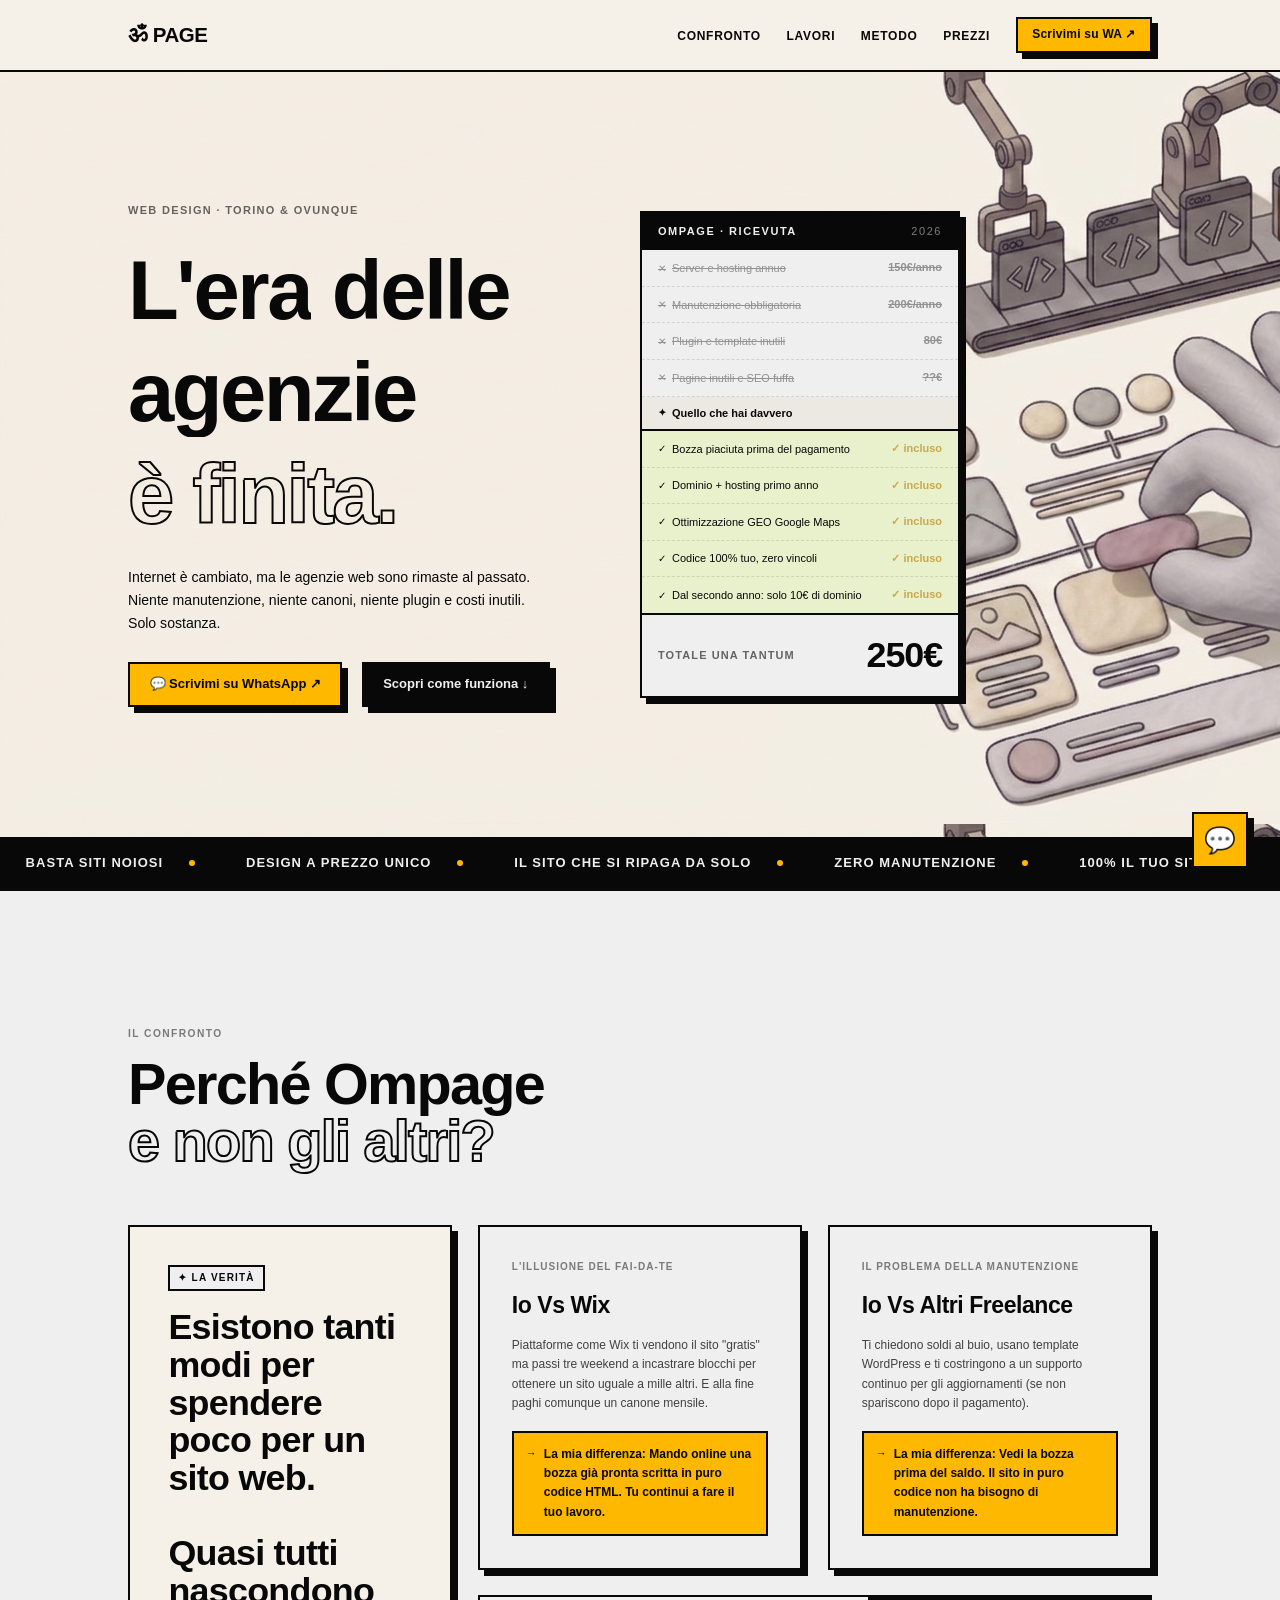
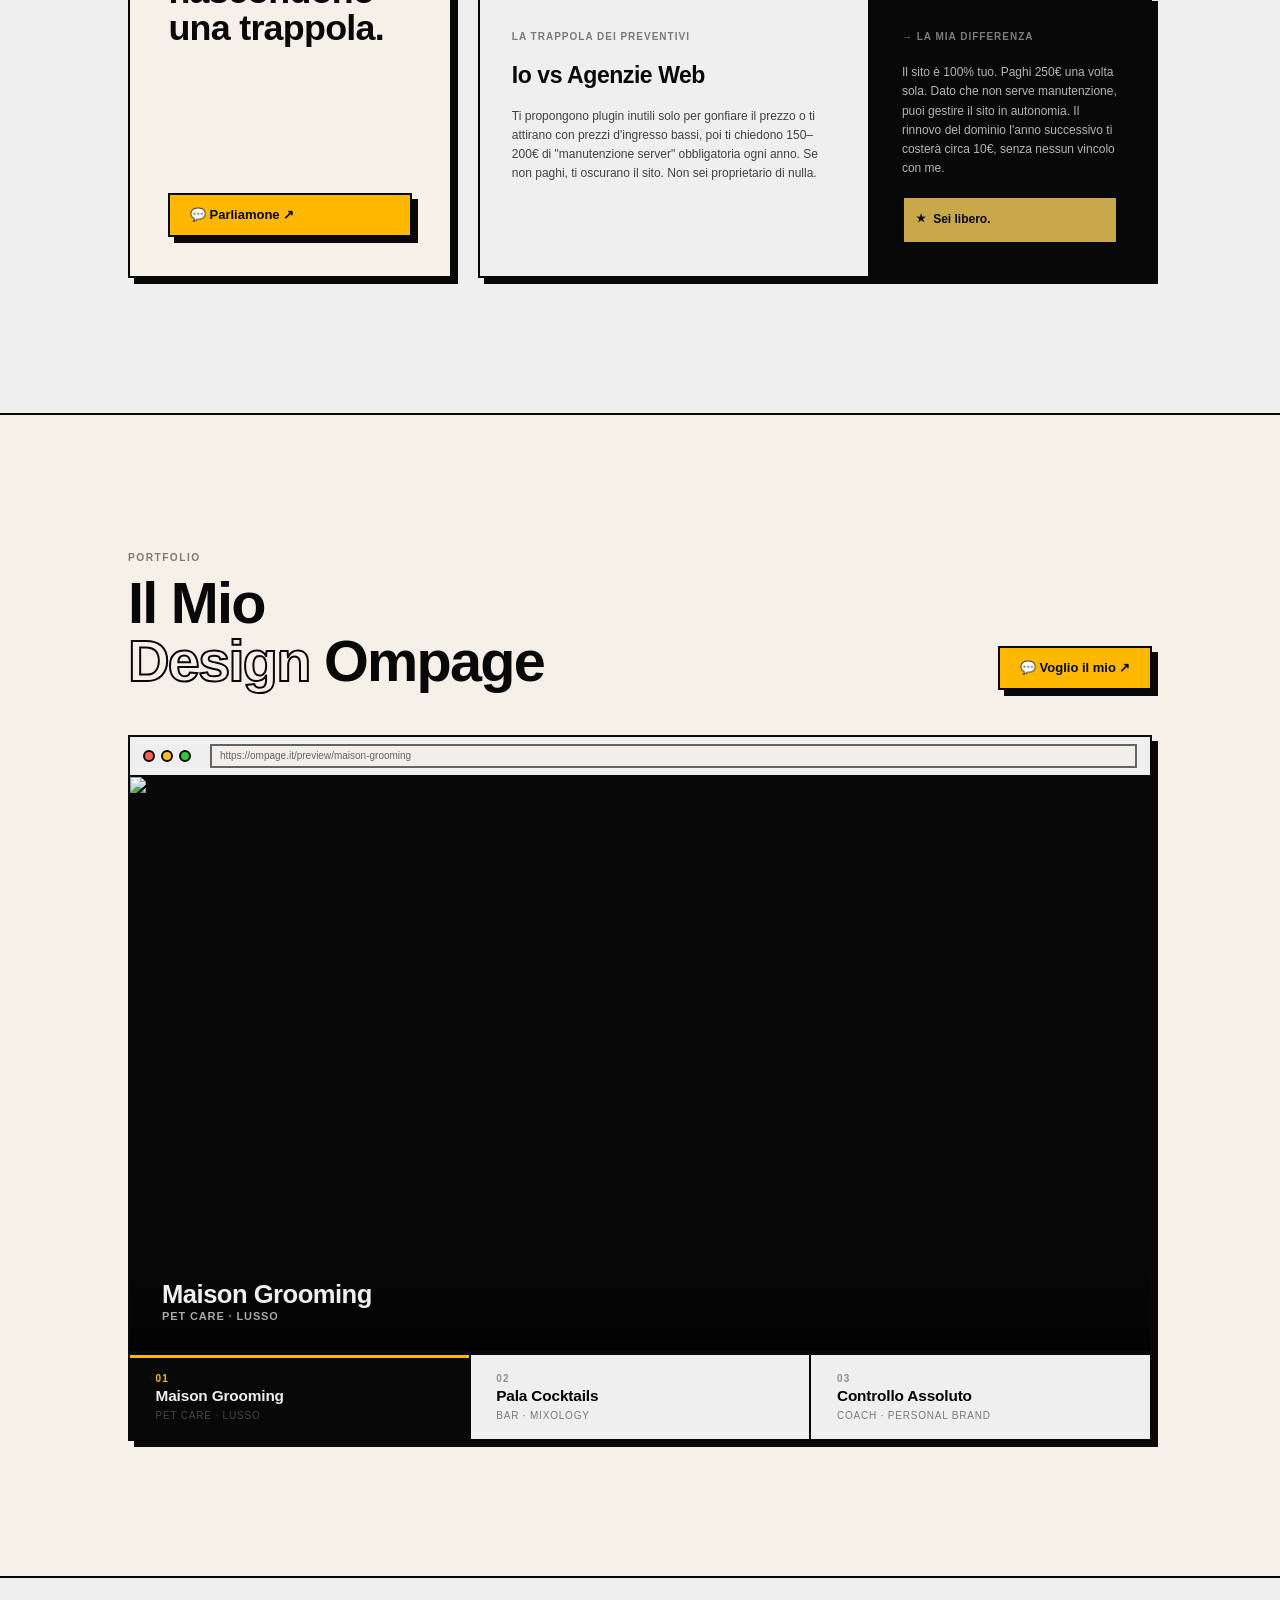
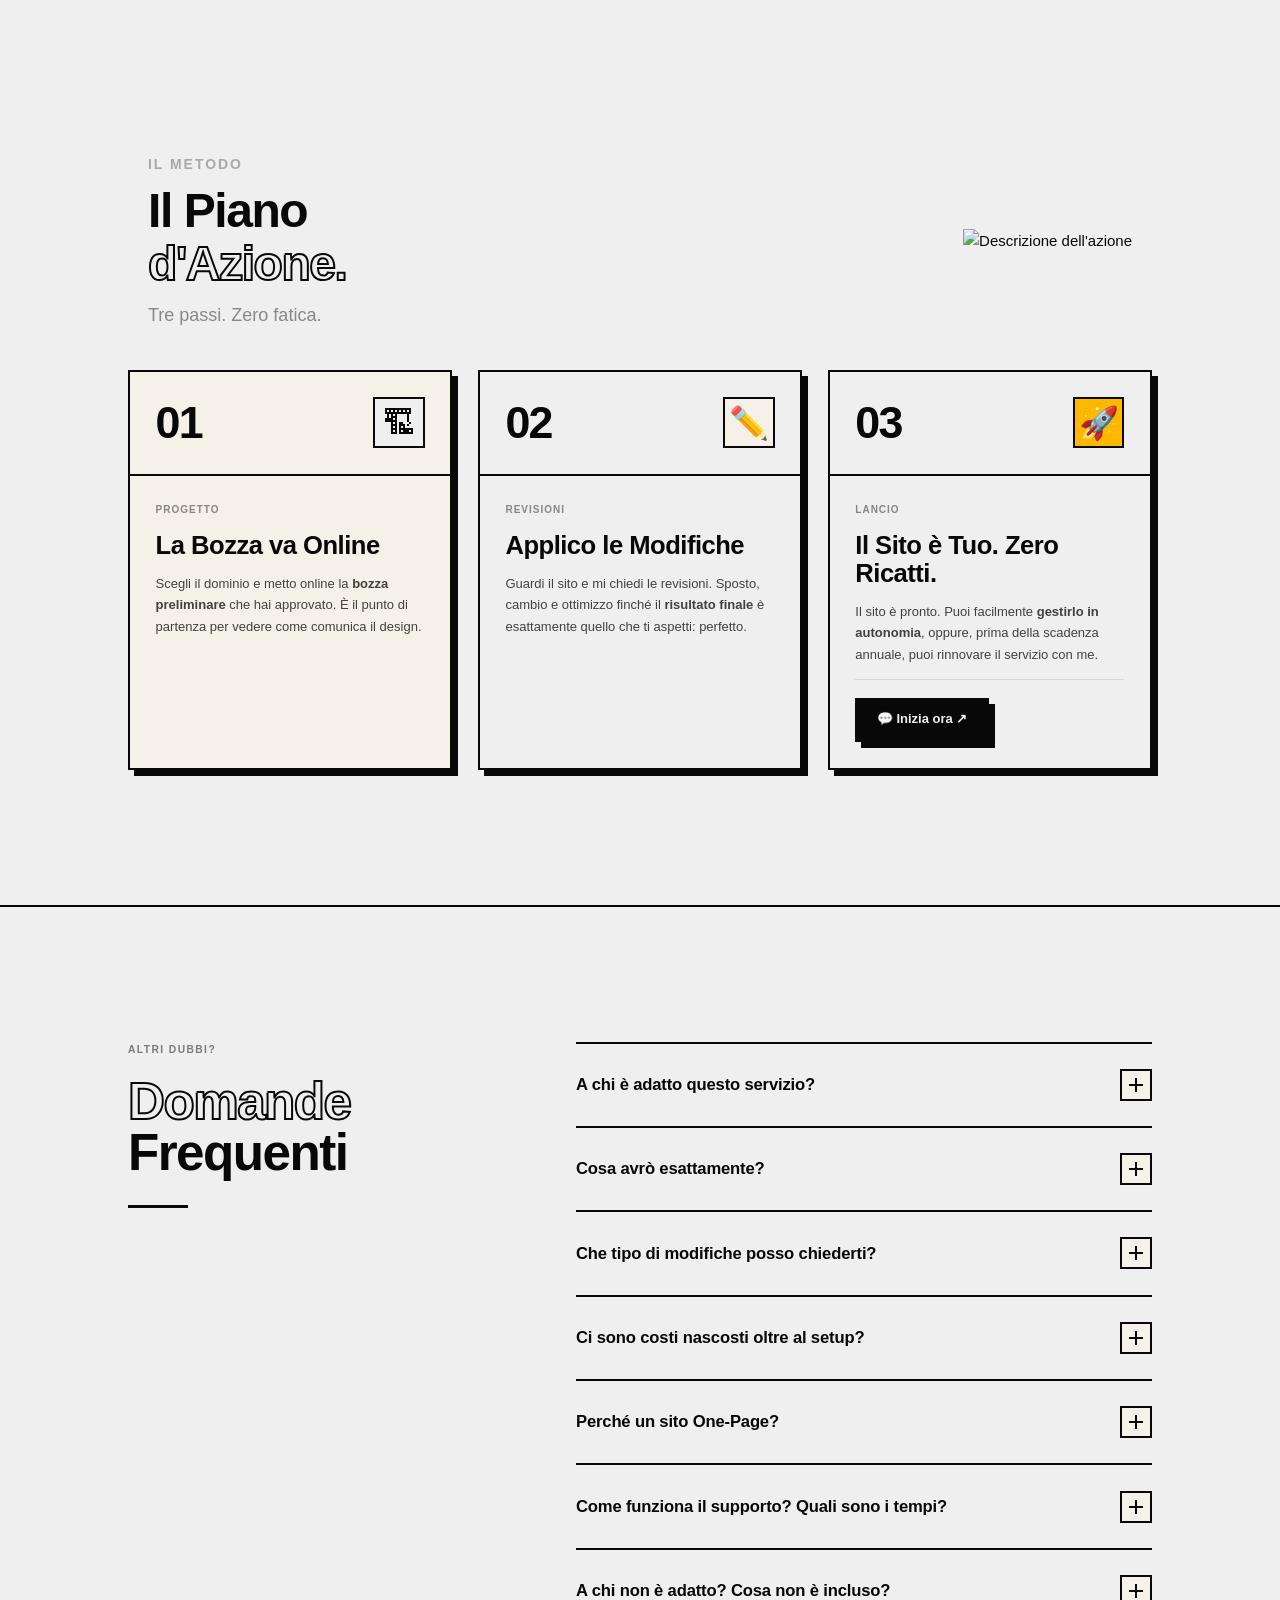
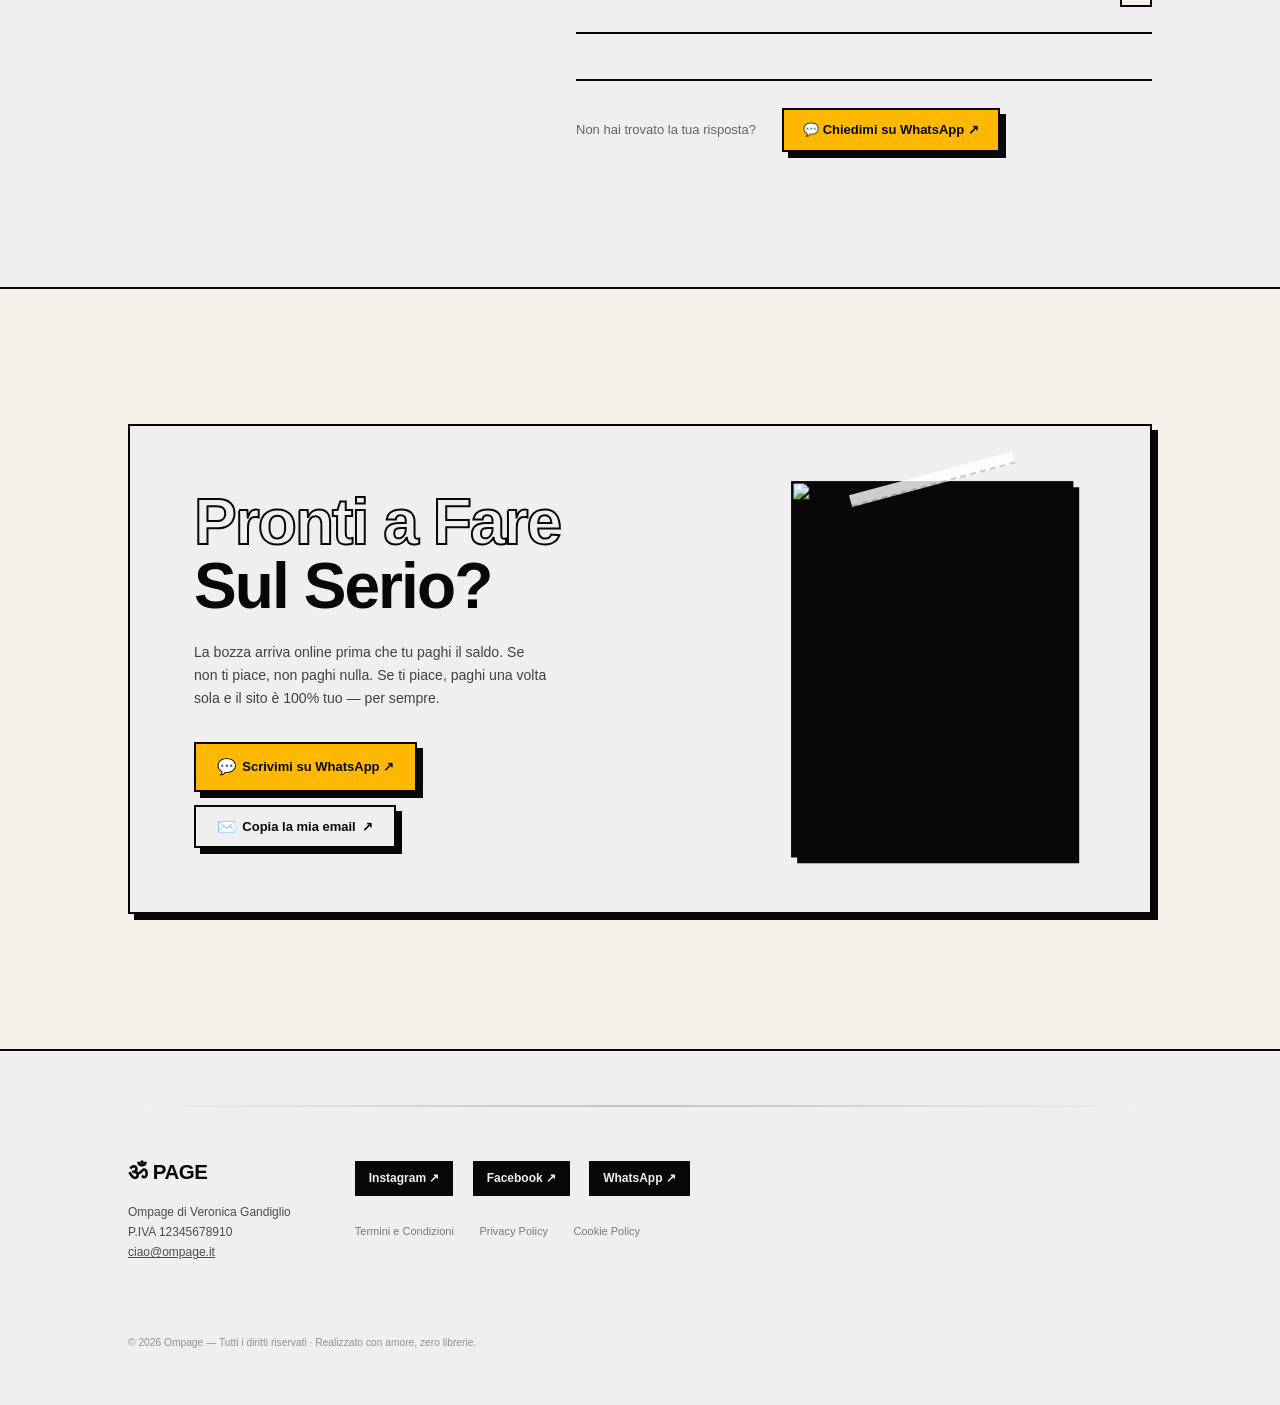
==== commit dfdc0cc1: "Update index2.html" ====
--- a/index2.html
+++ b/index2.html
@@ -840,20 +840,7 @@
   min-height: 500px;
 }
 
-.box-a__numero {
-  font-family: var(--font-title);
-  font-weight: 800;
-  font-size: clamp(80px, 12vw, 160px);
-  line-height: 0.85;
-  letter-spacing: -0.05em;
-  color: var(--nero);
-  opacity: 0.08;
-  position: absolute;
-  bottom: 3vw;
-  right: 1vw;
-  pointer-events: none;
-  user-select: none;
-}
+
 
 .box-a__top {
   display: flex;
@@ -2150,7 +2137,7 @@
 
 .cta-finale__inner.is-visible .cta-finale__foto-wrap {
   opacity: 1;
-  transform: translateY(-50%) translateX(0);
+  transform: translateY(-50%) translateX(-50%);
 }
 
 .cta-finale__foto {
@@ -2485,6 +2472,298 @@
   .footer__social-tasto {
     width: 100%;
     justify-content: center;
+  }
+}
+
+/* ============================================================
+   SEZIONE FAQ — DOMANDE FREQUENTI
+============================================================ */
+.faq {
+  width: 100%;
+  padding: var(--padding-block-global) var(--padding-inline-global);
+  box-sizing: border-box;
+  background: var(--bianco);
+  border-top: var(--border-brutal);
+}
+
+.faq__inner {
+  display: grid;
+  grid-template-columns: 4fr 6fr;
+  gap: 5vw;
+  align-items: start;
+}
+
+/* ── Colonna sinistra — Intestazione sticky ── */
+.faq__sidebar {
+  position: sticky;
+  top: calc(8vh + 4vh);
+  display: flex;
+  flex-direction: column;
+  gap: 2vh;
+}
+
+.faq__label {
+  font-family: var(--font-body);
+  font-weight: 600;
+  font-size: clamp(10px, 0.8vw, 12px);
+  text-transform: uppercase;
+  letter-spacing: 0.14em;
+  opacity: 0.5;
+}
+
+.faq__titolo {
+  font-family: var(--font-title);
+  font-weight: 800;
+  font-size: clamp(32px, 4vw, 60px);
+  line-height: 1.0;
+  letter-spacing: -0.03em;
+}
+
+.faq__titolo em {
+  font-style: normal;
+  -webkit-text-stroke: 2px var(--nero);
+  -webkit-text-fill-color: transparent;
+}
+
+.faq__deco {
+  width: 60px;
+  height: 3px;
+  background: var(--nero);
+  margin: 1vh 0;
+}
+
+.faq__deco-nome {
+  font-family: var(--font-title);
+  font-weight: 800;
+  font-size: clamp(40px, 5vw, 70px);
+  letter-spacing: -0.04em;
+  line-height: 1;
+  opacity: 0.06;
+  color: var(--nero);
+  user-select: none;
+
+}
+
+/* ── Colonna destra — Accordion ── */
+.faq__lista {
+  display: flex;
+  flex-direction: column;
+}
+
+/* Singolo item FAQ */
+.faq__item {
+  border-bottom: var(--border-brutal);
+}
+
+.faq__item:first-child {
+  border-top: var(--border-brutal);
+}
+
+/* Domanda (trigger click) */
+.faq__domanda {
+  width: 100%;
+  display: flex;
+  justify-content: space-between;
+  align-items: center;
+  gap: 2vw;
+  padding: 2.8vh 0;
+  background: transparent;
+  border: none;
+  cursor: pointer;
+  text-align: left;
+  font-family: var(--font-title);
+  font-weight: 700;
+  font-size: clamp(15px, 1.3vw, 20px);
+  line-height: 1.3;
+  letter-spacing: -0.01em;
+  color: var(--nero);
+  transition: opacity 0.2s ease;
+}
+
+.faq__domanda:hover {
+  opacity: 0.7;
+}
+
+/* Icona +/- */
+.faq__icona {
+  position: relative;
+  width: clamp(28px, 2.5vw, 36px);
+  height: clamp(28px, 2.5vw, 36px);
+  border: var(--border-brutal);
+  background: var(--lilla);
+  flex-shrink: 0;
+  display: flex;
+  align-items: center;
+  justify-content: center;
+  transition: transform 0.35s cubic-bezier(0.22, 1, 0.36, 1),
+              background 0.25s ease;
+}
+
+.faq__icona::before,
+.faq__icona::after {
+  content: '';
+  position: absolute;
+  background: var(--nero);
+  transition: transform 0.35s cubic-bezier(0.22, 1, 0.36, 1);
+}
+
+/* Linea orizzontale */
+.faq__icona::before {
+  width: 50%;
+  height: 2px;
+}
+
+/* Linea verticale — ruota quando aperto */
+.faq__icona::after {
+  width: 2px;
+  height: 50%;
+}
+
+/* Quando aperto: icona ruota, linea verticale scompare */
+.faq__item.is-open .faq__icona {
+  transform: rotate(90deg);
+  background: var(--verde-acido);
+}
+
+.faq__item.is-open .faq__icona::after {
+  transform: scaleY(0);
+}
+
+/* ── 6.01 — CSS Grid Accordion (body) ── */
+.faq__risposta {
+  display: grid;
+  grid-template-rows: 0fr;
+  overflow: hidden;
+  transition: grid-template-rows 0.4s cubic-bezier(0.22, 1, 0.36, 1);
+}
+
+.faq__item.is-open .faq__risposta {
+  grid-template-rows: 1fr;
+}
+
+/* Wrapper interno (necessario per grid-rows trick) */
+.faq__risposta-inner {
+  min-height: 0;
+  overflow: hidden;
+  padding: 0 0 0 0;
+  transition: padding 0.4s ease;
+}
+
+.faq__item.is-open .faq__risposta-inner {
+  padding: 0 0 3vh 0;
+}
+
+.faq__risposta-inner p,
+.faq__risposta-inner {
+  font-family: var(--font-body);
+  font-size: clamp(13px, 0.95vw, 15px);
+  line-height: 1.7;
+  font-weight: 500;
+  color: var(--nero);
+  opacity: 0.75;
+}
+
+.faq__risposta-inner strong {
+  font-weight: 700;
+  opacity: 1;
+}
+
+.faq__risposta-inner ul {
+  margin-top: 1.5vh;
+  display: flex;
+  flex-direction: column;
+  gap: 0.8vh;
+  list-style: none;
+}
+
+.faq__risposta-inner ul li {
+  display: flex;
+  align-items: flex-start;
+  gap: 0.6em;
+  font-size: clamp(12px, 0.9vw, 14px);
+  line-height: 1.5;
+}
+
+/* CTA sotto FAQ */
+.faq__cta-row {
+  margin-top: 5vh;
+  padding-top: 3vh;
+  border-top: var(--border-brutal);
+  display: flex;
+  align-items: center;
+  gap: 2vw;
+  flex-wrap: wrap;
+}
+
+.faq__cta-testo {
+  font-family: var(--font-body);
+  font-size: clamp(13px, 1vw, 15px);
+  font-weight: 500;
+  opacity: 0.6;
+}
+
+/* ── Responsive ── */
+@media (max-width: 900px) {
+  .faq__inner {
+    grid-template-columns: 1fr;
+    gap: 4vh;
+  }
+
+  .faq__sidebar {
+    position: static;
+  }
+
+  .faq__deco-nome {
+    display: none;
+  }
+}
+
+/* --- Contenitore Principale --- */
+.processo__header {
+  display: flex;
+  justify-content: space-between; /* Spinge testo a sinistra e immagine a destra */
+  align-items: center;           /* Allinea verticalmente al centro */
+  gap: 40px;                     /* Spazio tra il testo e l'immagine */
+  width: 100%;
+  max-width: 1200px;             /* O la larghezza massima del tuo sito */
+  margin: 0 auto;                /* Centra l'header nella pagina */
+  padding: 40px 20px;
+  flex-direction: row;
+}
+
+/* --- Blocco Testo --- */
+.processo__text-block {
+  flex: 1; /* Prende lo spazio disponibile */
+  /* Mantieni qui i tuoi stili esistenti per label, titolo, sottotitolo */
+}
+
+/* Stili indicativi per il testo (usa i tuoi) */
+.processo__label { display: block; text-transform: uppercase; font-size: 14px; color: #666; }
+.processo__titolo { font-size: 48px; line-height: 1.1; margin: 10px 0; }
+.processo__sottotitolo { font-size: 18px; color: #444; }
+
+/* --- Blocco Immagine --- */
+.processo__image-block {
+  flex: 0 0 auto; /* Non si restringe, mantiene le sue dimensioni */
+}
+
+.processo__img {
+  max-width: 300px; /* Imposta la larghezza massima dell'immagine per desktop */
+  height: auto;     /* Mantiene le proporzioni */
+  display: block;
+}
+
+/* --- RESPONSIVE: Mobile --- */
+@media (max-width: 768px) {
+  .processo__header {
+    flex-direction: column-reverse; /* Impila verticalmente: immagine sotto, testo sopra */
+    text-align: center;           /* Centra il testo su mobile */
+    gap: 20px;                    /* Riduce lo spazio */
+  }
+
+  .processo__img {
+    max-width: 200px; /* Immagine più piccola su mobile */
+    margin: 0 auto;   /* Centra l'immagine se il titolo è centrato */
   }
 }
 
@@ -2602,10 +2881,8 @@
 
     <p class="hero__desc">
       Internet è cambiato, ma le agenzie web sono rimaste al passato.
-      Costruisco vetrine digitali fatte a mano, progettate per chi ti cerca
-      oggi su Google Maps. Niente manutenzione, niente canoni, niente plugin e
-      costi inutili. Solo sostanza. Avrai bozza pronta&nbsp;+ prezzo fisso&nbsp;+
-      zero vincoli&nbsp;+ posizionamento geo.
+      Niente manutenzione, niente canoni, niente plugin e
+      costi inutili. Solo sostanza.
     </p>
 
     <div class="hero__cta-wrap">
@@ -2634,7 +2911,7 @@
 
     <div class="scontrino__header">
       <span>Ompage · Ricevuta</span>
-      <span class="scontrino__header-data">2025</span>
+      <span class="scontrino__header-data">2026</span>
     </div>
 
     <ul class="scontrino__lista" id="scontrinoLista">
@@ -2681,7 +2958,7 @@
       <li class="scontrino__voce scontrino__voce--inclusa">
         <span class="scontrino__voce-nome">
           <span class="scontrino__voce-icon" aria-hidden="true">✓</span>
-          Bozza online prima del pagamento
+          Bozza piaciuta prima del pagamento
         </span>
         <span class="scontrino__voce-prezzo">✓ incluso</span>
       </li>
@@ -2774,13 +3051,10 @@
       <div class="box-a__top">
         <span class="box-a__tag">✦ La verità</span>
         <h3 class="box-a__titolo">
-          Esistono tanti modi per spendere poco per un sito web.
+          Esistono tanti modi per spendere poco per un sito web. <br><br> 
+          Quasi tutti nascondono una trappola.
         </h3>
-        <p class="box-a__testo">
-          Quasi tutti nascondono una trappola. Scopri perché il mio metodo
-          è l'alternativa sicura: vedi la bozza prima di pagare,
-          possiedi il codice dal giorno uno, zero canoni nascosti.
-        </p>
+        
       </div>
       <div class="box-a__bottom">
         <a
@@ -2793,8 +3067,7 @@
           💬 Parliamone ↗
         </a>
       </div>
-      <!-- numero decorativo -->
-      <span class="box-a__numero" aria-hidden="true">3</span>
+      
     </div>
 
     <!-- BOX B — Io vs Wix -->
@@ -2802,11 +3075,10 @@
       class="confronto__box box-b confronto__box--hoverable"
       aria-label="Confronto con Wix"
     >
-      <span class="card__tag">🏗 L'illusione del fai-da-te</span>
+      <span class="card__tag"> L'illusione del fai-da-te</span>
       <h3 class="card__titolo">Io Vs Wix</h3>
       <p class="card__testo">
-        Piattaforme come Wix ti vendono il sito "gratis" ma ti rubano il
-        tempo. Passi tre weekend a incastrare blocchi per ottenere un sito
+        Piattaforme come Wix ti vendono il sito "gratis" ma passi tre weekend a incastrare blocchi per ottenere un sito
         uguale a mille altri. E alla fine paghi comunque un canone mensile.
       </p>
       <div class="card__differenza">
@@ -2823,12 +3095,13 @@
       class="confronto__box box-c confronto__box--hoverable"
       aria-label="Confronto con freelance economici"
     >
-      <span class="card__tag">✏️ Il problema della manutenzione</span>
-      <h3 class="card__titolo">Io Vs Altri Freelance economici</h3>
+      <span class="card__tag"> Il problema della manutenzione</span>
+      <h3 class="card__titolo">Io Vs Altri Freelance</h3>
       <p class="card__testo">
-        Ti chiedono soldi al buio, usano template WordPress e spariscono
-        dopo il pagamento. Ti costringono a un supporto continuo per gli
-        aggiornamenti.
+        Ti chiedono soldi al buio, usano template WordPress e 
+        ti costringono a un supporto continuo per gli
+        aggiornamenti (se non spariscono
+        dopo il pagamento).
       </p>
       <div class="card__differenza">
         <span class="card__differenza-icon" aria-hidden="true">→</span>
@@ -2845,8 +3118,8 @@
       aria-label="Confronto con agenzie web"
     >
       <div class="box-d__sx">
-        <span class="card__tag">🚀 La trappola dei preventivi</span>
-        <h3 class="card__titolo">Io vs Agenzie Web economiche</h3>
+        <span class="card__tag"> La trappola dei preventivi</span>
+        <h3 class="card__titolo">Io vs Agenzie Web</h3>
         <p class="card__testo">
           Ti propongono plugin inutili solo per gonfiare il prezzo o ti
           attirano con prezzi d'ingresso bassi, poi ti chiedono 150–200€
@@ -3050,14 +3323,21 @@
   aria-label="Il metodo di lavoro in 3 step"
 >
 
-  <!-- Header -->
-  <div class="processo__header">
+ <div class="processo__header">
+  
+  <div class="processo__text-block">
     <span class="processo__label">Il Metodo</span>
     <h2 class="processo__titolo">
       Il Piano<br><em>d'Azione.</em>
     </h2>
     <p class="processo__sottotitolo">Tre passi. Zero fatica.</p>
   </div>
+
+  <div class="processo__image-block">
+    <img src="Gemini_Generated_Image_v9m7n3v9m7n3v9m7.png" alt="Descrizione dell'azione" class="processo__img">
+  </div>
+
+</div>
 
   <!-- Griglia 3 card -->
   <div class="processo__grid" id="processoGrid">
@@ -3080,12 +3360,11 @@
         <p class="step-card__testo">
           Scegli il dominio e metto online la <strong>bozza preliminare</strong>
           che hai approvato. È il punto di partenza per vedere come comunica
-          il design. Tu continui a fare il tuo lavoro — al resto ci penso io.
+          il design.
         </p>
       </div>
 
       <!-- Numero decorativo bg -->
-      <span class="step-card__deco-num" aria-hidden="true">01</span>
     </article>
 
     <!-- STEP 02 -->
@@ -3106,13 +3385,11 @@
         <p class="step-card__testo">
           Guardi il sito e mi chiedi le revisioni. Sposto, cambio e
           ottimizzo finché il <strong>risultato finale</strong> è
-          esattamente quello che ti aspetti: perfetto. Le modifiche
-          vengono applicate entro 48–72 ore dalla richiesta scritta.
+          esattamente quello che ti aspetti: perfetto. 
         </p>
       </div>
 
       <!-- Numero decorativo bg -->
-      <span class="step-card__deco-num" aria-hidden="true">02</span>
     </article>
 
     <!-- STEP 03 -->
@@ -3133,8 +3410,7 @@
         <p class="step-card__testo">
           Il sito è pronto. Puoi facilmente <strong>gestirlo in autonomia</strong>,
           oppure, prima della scadenza annuale, puoi rinnovare il servizio
-          con me. Il codice è tuo dal primo giorno — nessun vincolo,
-          nessuna sorpresa.
+          con me.
         </p>
         <div class="step-card__cta">
           <a
@@ -3150,229 +3426,227 @@
       </div>
 
       <!-- Numero decorativo bg -->
-      <span class="step-card__deco-num" aria-hidden="true">03</span>
     </article>
 
   </div><!-- fine grid -->
 
 </section>
 
+
+
 <!-- ============================================
-     SEZIONE 6 — LA MATEMATICA DEI 250€
+     SEZIONE FAQ — DOMANDE FREQUENTI
 ============================================ -->
 <section
-  class="matematica"
-  id="matematica"
-  aria-label="La matematica dei 250 euro — lo scontrino"
+  class="faq"
+  id="faq"
+  aria-label="Domande frequenti"
 >
-
-  <div class="matematica__wrapper" id="matematicaWrapper">
-
-    <!-- ── COLONNA SINISTRA — Scontrino ── -->
-    <div class="matematica__col-sx">
-
-      <span class="matematica__label">La Matematica dei 250€</span>
-
-      <h2 class="matematica__titolo">
-        Lo<br><em>Scontrino.</em>
+  <div class="faq__inner">
+
+    <!-- Colonna sinistra — sticky -->
+    <div class="faq__sidebar">
+      <span class="faq__label">Altri Dubbi?</span>
+      <h2 class="faq__titolo">
+        <em>Domande</em><br>Frequenti
       </h2>
-
-      <p class="matematica__intro">
-        Le agenzie tradizionali ti vendono pacchetti complessi e tecnologie
-        pesanti solo per alzare il prezzo e giustificare canoni di manutenzione
-        infiniti. Ai tuoi clienti non serve un sito-enciclopedia. Serve
-        vedere chi sei, percepire la tua professionalità e trovare subito
-        un bottone per contattarti. Io elimino il superfluo.
-        Ecco <strong>quello che non ti dicono</strong>: i miei siti azzerano
-        i costi di hosting e non hanno bisogno di manutenzione.
-      </p>
-
-      <!-- Scontrino itemizzato -->
-      <div class="scontrino" aria-label="Dettaglio costi">
-
-        <div class="scontrino__header">
-          <span>Ompage · Ricevuta</span>
-          <span class="scontrino__header-data">2025</span>
+      <div class="faq__deco" aria-hidden="true"></div>
+      <img src="Gemini_Generated_Image_zb65cmzb65cmzb65.png" alt="">
+    </div>
+
+    <!-- Colonna destra — Accordion -->
+    <div class="faq__lista" role="list">
+
+      <!-- FAQ 1 -->
+      <div class="faq__item" role="listitem">
+        <button
+          class="faq__domanda"
+          aria-expanded="false"
+          aria-controls="faq-r1"
+        >
+          <span>A chi è adatto questo servizio?</span>
+          <span class="faq__icona" aria-hidden="true"></span>
+        </button>
+        <div class="faq__risposta" id="faq-r1" role="region">
+          <div class="faq__risposta-inner">
+            A chi non si accontenta di un sito "fatto tanto per".
+            Perfetto per <strong>qualsiasi professionista locale</strong>
+            che vuole una presenza online degna del suo talento senza perdere
+            troppo tempo. Se vuoi che un potenziale cliente, cercandoti su
+            Google Maps o sui social, decida di sceglierti in meno di tre
+            secondi, sei nel posto giusto.
+          </div>
         </div>
-
-        <ul class="scontrino__lista" id="scontrinoLista">
-
-          <!-- Voci barrate — cosa non paghi -->
-          <li class="scontrino__voce scontrino__voce--barrata" aria-label="Costo eliminato: server costosi">
-            <span class="scontrino__voce-nome">
-              <span class="scontrino__voce-icon" aria-hidden="true">✕</span>
-              Server e hosting annuo
-            </span>
-            <span class="scontrino__voce-prezzo">150€/anno</span>
-          </li>
-
-          <li class="scontrino__voce scontrino__voce--barrata" aria-label="Costo eliminato: manutenzione">
-            <span class="scontrino__voce-nome">
-              <span class="scontrino__voce-icon" aria-hidden="true">✕</span>
-              Manutenzione obbligatoria
-            </span>
-            <span class="scontrino__voce-prezzo">200€/anno</span>
-          </li>
-
-          <li class="scontrino__voce scontrino__voce--barrata" aria-label="Costo eliminato: plugin inutili">
-            <span class="scontrino__voce-nome">
-              <span class="scontrino__voce-icon" aria-hidden="true">✕</span>
-              Plugin e template inutili
-            </span>
-            <span class="scontrino__voce-prezzo">80€</span>
-          </li>
-
-          <li class="scontrino__voce scontrino__voce--barrata" aria-label="Costo eliminato: pagine inutili">
-            <span class="scontrino__voce-nome">
-              <span class="scontrino__voce-icon" aria-hidden="true">✕</span>
-              Pagine inutili e SEO fuffa
-            </span>
-            <span class="scontrino__voce-prezzo">??€</span>
-          </li>
-
-          <!-- Divisore -->
-          <li class="scontrino__voce" style="background:rgba(196,240,0,0.08); border-bottom: var(--border-brutal);">
-            <span class="scontrino__voce-nome" style="font-weight:700; opacity:1;">
-              <span class="scontrino__voce-icon" aria-hidden="true">✦</span>
-              Quello che hai davvero
-            </span>
-          </li>
-
-          <!-- Voci incluse -->
-          <li class="scontrino__voce scontrino__voce--inclusa" aria-label="Incluso: design su misura">
-            <span class="scontrino__voce-nome">
-              <span class="scontrino__voce-icon" aria-hidden="true">✓</span>
-              Design su misura in HTML/CSS/JS
-            </span>
-            <span class="scontrino__voce-prezzo">✓ incluso</span>
-          </li>
-
-          <li class="scontrino__voce scontrino__voce--inclusa" aria-label="Incluso: dominio primo anno">
-            <span class="scontrino__voce-nome">
-              <span class="scontrino__voce-icon" aria-hidden="true">✓</span>
-              Dominio + hosting primo anno
-            </span>
-            <span class="scontrino__voce-prezzo">✓ incluso</span>
-          </li>
-
-          <li class="scontrino__voce scontrino__voce--inclusa" aria-label="Incluso: ottimizzazione GEO">
-            <span class="scontrino__voce-nome">
-              <span class="scontrino__voce-icon" aria-hidden="true">✓</span>
-              Ottimizzazione GEO Google Maps
-            </span>
-            <span class="scontrino__voce-prezzo">✓ incluso</span>
-          </li>
-
-          <li class="scontrino__voce scontrino__voce--inclusa" aria-label="Incluso: modifiche illimitate">
-            <span class="scontrino__voce-nome">
-              <span class="scontrino__voce-icon" aria-hidden="true">✓</span>
-              Modifiche fino al risultato perfetto
-            </span>
-            <span class="scontrino__voce-prezzo">✓ incluso</span>
-          </li>
-
-          <li class="scontrino__voce scontrino__voce--inclusa" aria-label="Incluso: codice tuo">
-            <span class="scontrino__voce-nome">
-              <span class="scontrino__voce-icon" aria-hidden="true">✓</span>
-              Codice 100% tuo, zero vincoli
-            </span>
-            <span class="scontrino__voce-prezzo">✓ incluso</span>
-          </li>
-
-        </ul>
-
-        <!-- Totale -->
-        <div class="scontrino__totale" id="scontrinoTotale" aria-label="Totale: 250 euro una tantum">
-          <span class="scontrino__totale-label">Totale una tantum</span>
-          <span class="scontrino__totale-prezzo">250€</span>
+      </div>
+
+      <!-- FAQ 2 -->
+      <div class="faq__item" role="listitem">
+        <button
+          class="faq__domanda"
+          aria-expanded="false"
+          aria-controls="faq-r2"
+        >
+          <span>Cosa avrò esattamente?</span>
+          <span class="faq__icona" aria-hidden="true"></span>
+        </button>
+        <div class="faq__risposta" id="faq-r2" role="region">
+          <div class="faq__risposta-inner">
+            Ricevi un <strong>sito One-Page</strong> leggero,
+            velocissimo e indipendente da piattaforme costose.
+            Il pacchetto include: dominio per il primo anno, hosting,
+            ottimizzazione mobile, cookie banner, privacy policy, tasti di
+            contatto rapido e le modifiche richieste fino a ottenere un sito
+            che ti rappresenti al 100%.
+          </div>
         </div>
-
-      </div><!-- fine scontrino -->
-
-    </div><!-- fine col sx -->
-
-    <!-- ── COLONNA DESTRA ── -->
-    <div class="matematica__col-dx">
-
-      <!-- Sottoblocco superiore — prezzo timbro -->
-      <div class="matematica__top-dx">
-
-        <!-- Prezzo con cerchio SVG draw-in -->
-        <div class="matematica__prezzo-wrap" id="prezzoCerchio">
-          <span class="matematica__prezzo" aria-label="250 euro">250€</span>
-
-          <!-- 6.02 — SVG cerchio imperfetto mano libera -->
-          <svg
-            class="matematica__svg-callout"
-            viewBox="0 0 200 100"
-            xmlns="http://www.w3.org/2000/svg"
-            aria-hidden="true"
-          >
-            <path
-              class="matematica__svg-path"
-              id="cerchioPath"
-              d="M 18,50
-                 C 15,20 40,5 100,8
-                 C 160,11 188,25 190,50
-                 C 192,75 165,93 100,92
-                 C 35,91 14,75 18,50 Z"
-            />
-          </svg>
+      </div>
+
+      <!-- FAQ 3 -->
+      <div class="faq__item" role="listitem">
+        <button
+          class="faq__domanda"
+          aria-expanded="false"
+          aria-controls="faq-r3"
+        >
+          <span>Che tipo di modifiche posso chiederti?</span>
+          <span class="faq__icona" aria-hidden="true"></span>
+        </button>
+        <div class="faq__risposta" id="faq-r3" role="region">
+          <div class="faq__risposta-inner">
+            Da subito e per tutto l'anno, intervengo su
+            <strong>testi, colori, immagini e piccoli miglioramenti grafici</strong>
+            seguendo le tue richieste precise. Non perdiamo tempo a stravolgere
+            la struttura del sito, che è studiata per essere efficace così com'è.
+            Vuoi una <strong>galleria estesa</strong> dei tuoi lavori? La integriamo.
+            Nella bozza manca una sezione fondamentale per la tua attività?
+            La aggiungiamo. Ti serve un <strong>popup</strong> per le tue
+            promozioni? Lo metto subito online, ma non tocchiamo l'architettura
+            delle sezioni. Il prezzo è contenuto perché il processo è snello.
+            L'obiettivo è darti uno strumento operativo, non un cantiere aperto.
+          </div>
         </div>
-
-        <p class="matematica__prezzo-nota">una tantum · tutto incluso</p>
-
-        <!-- Bullet punti chiave -->
-        <ul class="matematica__bullet-list" aria-label="Punti chiave del servizio">
-          <li>
-            <span class="bullet-check" aria-hidden="true">✓</span>
-            Niente pagine inutili
-          </li>
-          <li>
-            <span class="bullet-check" aria-hidden="true">✓</span>
-            Niente server costosi
-          </li>
-          <li>
-            <span class="bullet-check" aria-hidden="true">✓</span>
-            Siti One-Page per impatto immediato
-          </li>
-          <li>
-            <span class="bullet-check" aria-hidden="true">✓</span>
-            Dal secondo anno: solo 10€ di dominio
-          </li>
-        </ul>
-
-      </div><!-- fine top dx -->
-
-      <!-- Sottoblocco inferiore — CTA -->
-      <div class="matematica__bottom-dx">
-
-        <h3 class="matematica__cta-titolo">
-          Pronti a fare<br>sul serio?
-        </h3>
-
+      </div>
+
+      <!-- FAQ 4 -->
+      <div class="faq__item" role="listitem">
+        <button
+          class="faq__domanda"
+          aria-expanded="false"
+          aria-controls="faq-r4"
+        >
+          <span>Ci sono costi nascosti oltre al setup?</span>
+          <span class="faq__icona" aria-hidden="true"></span>
+        </button>
+        <div class="faq__risposta" id="faq-r4" role="region">
+          <div class="faq__risposta-inner">
+            Zero. Paghi 250€ una volta sola e il sito è online.
+            <strong>Sei il proprietario legale e tecnico di tutto dal primo
+            giorno</strong>: il sito è progettato per far sì che tu possa
+            gestire facilmente il sito in autonomia. Puoi avere le password
+            e il codice in qualunque momento.
+            <strong>Dal secondo anno in poi, puoi:</strong>
+            <ul>
+              <li>→ PAGARE SOLO IL RINNOVO DEL DOMINIO: 10–15€/anno
+              direttamente al fornitore. Il sito non ha bisogno di alcuna
+              manutenzione, puoi lasciarlo lì così com'è.</li>
+              <li>→ LASCIARE CHE CONTINUI A OCCUPARMENE IO: 70€/anno per
+              gestire il rinnovo e intervenire sul sito con eventuali altre
+              modifiche.</li>
+              <li>→ FARE SCADERE IL SITO: non paghi nulla e il sito andrà
+              semplicemente offline.</li>
+            </ul>
+          </div>
+        </div>
+      </div>
+
+      <!-- FAQ 5 -->
+      <div class="faq__item" role="listitem">
+        <button
+          class="faq__domanda"
+          aria-expanded="false"
+          aria-controls="faq-r5"
+        >
+          <span>Perché un sito One-Page?</span>
+          <span class="faq__icona" aria-hidden="true"></span>
+        </button>
+        <div class="faq__risposta" id="faq-r5" role="region">
+          <div class="faq__risposta-inner">
+            Perché <strong>funziona</strong>. I visitatori hanno
+            l'attenzione di un pesce rosso: o li colpisci in 3 secondi
+            o li perdi. Un sito One-Page concentra tutto il necessario
+            in un'unica esperienza fluida e potente, senza dispersione.
+            Le pagine multiple servono agli e-commerce e ai colossi.
+            Tu hai bisogno di <strong>impatto immediato</strong> e un tasto
+            facile da trovare per essere subito contattato.
+          </div>
+        </div>
+      </div>
+
+      <!-- FAQ 6 -->
+      <div class="faq__item" role="listitem">
+        <button
+          class="faq__domanda"
+          aria-expanded="false"
+          aria-controls="faq-r6"
+        >
+          <span>Come funziona il supporto? Quali sono i tempi?</span>
+          <span class="faq__icona" aria-hidden="true"></span>
+        </button>
+        <div class="faq__risposta" id="faq-r6" role="region">
+          <div class="faq__risposta-inner">
+            Tutto via <strong>Email o WhatsApp</strong>. La bozza va online
+            entro <strong>7–10 giorni</strong> lavorativi dal ricevuto
+            pagamento. Le modifiche devono essere inviate per iscritto
+            (per maggiore chiarezza) e vengono applicate entro 48–72 ore.
+            Sono una freelancer, il che significa che non faccio orari d'ufficio
+            e preferisco essere contattata per email o WhatsApp, e rispondo
+            appena possibile.
+          </div>
+        </div>
+      </div>
+
+      <!-- FAQ 7 -->
+      <div class="faq__item" role="listitem">
+        <button
+          class="faq__domanda"
+          aria-expanded="false"
+          aria-controls="faq-r7"
+        >
+          <span>A chi non è adatto? Cosa non è incluso?</span>
+          <span class="faq__icona" aria-hidden="true"></span>
+        </button>
+        <div class="faq__risposta" id="faq-r7" role="region">
+          <div class="faq__risposta-inner">
+            Non faccio <strong>e-commerce o blog</strong>. Non è incluso:
+            copywriting professionale, fotografie professionali,
+            campagne pubblicitarie o gestione social.
+            Se hai bisogno di tutto questo, probabilmente hai bisogno
+            di un'agenzia — e di un budget molto più grande.
+            Non è possibile finire al <strong>primo posto su Google</strong>
+            senza marketing. Infine, visto che è tutto basato sulla semplicità,
+            non è inclusa una <strong>email personalizzata</strong>, la quale
+            potrebbe richiedere un supporto costante da parte mia.
+          </div>
+        </div>
+      </div>
+
+      <!-- CTA sotto accordion -->
+      <div class="faq__cta-row">
+        <span class="faq__cta-testo">Non hai trovato la tua risposta?</span>
         <a
           href="https://wa.me/39XXXXXXXXXX"
           class="btn-brutal"
           target="_blank"
           rel="noopener"
-          aria-label="Scrivimi su WhatsApp per iniziare"
-          style="width: fit-content;"
+          aria-label="Scrivimi su WhatsApp"
         >
-          💬 Scrivimi su WhatsApp ↗
+          💬 Chiedimi su WhatsApp ↗
         </a>
-
-        <p class="matematica__cta-nota">
-          Vedi la bozza prima di pagare.<br>
-          Bozza online entro 7–10 giorni lavorativi.
-        </p>
-
-      </div><!-- fine bottom dx -->
-
-    </div><!-- fine col dx -->
-
-  </div><!-- fine wrapper -->
-
+      </div>
+
+    </div><!-- fine lista -->
+
+  </div><!-- fine inner -->
 </section>
 
 <!-- ============================================
@@ -3918,6 +4192,39 @@
 
 })();
 
+// ============================================================
+// SEZIONE FAQ — 6.01 Smooth CSS Grid Accordion
+// JS si limita ad aggiungere/rimuovere .is-open.
+// La transizione è interamente CSS (grid-template-rows: 0fr→1fr).
+// ============================================================
+(function () {
+  const faqItems = document.querySelectorAll('.faq__item');
+  if (!faqItems.length) return;
+
+  faqItems.forEach(item => {
+    const btn = item.querySelector('.faq__domanda');
+    if (!btn) return;
+
+    btn.addEventListener('click', () => {
+      const isOpen = item.classList.contains('is-open');
+
+      // Chiudi tutti gli altri (accordion singolo)
+      faqItems.forEach(other => {
+        if (other !== item) {
+          other.classList.remove('is-open');
+          const otherBtn = other.querySelector('.faq__domanda');
+          if (otherBtn) otherBtn.setAttribute('aria-expanded', 'false');
+        }
+      });
+
+      // Toggle corrente
+      item.classList.toggle('is-open', !isOpen);
+      btn.setAttribute('aria-expanded', String(!isOpen));
+    });
+  });
+
+})();
+
   </script>
 
 </body>
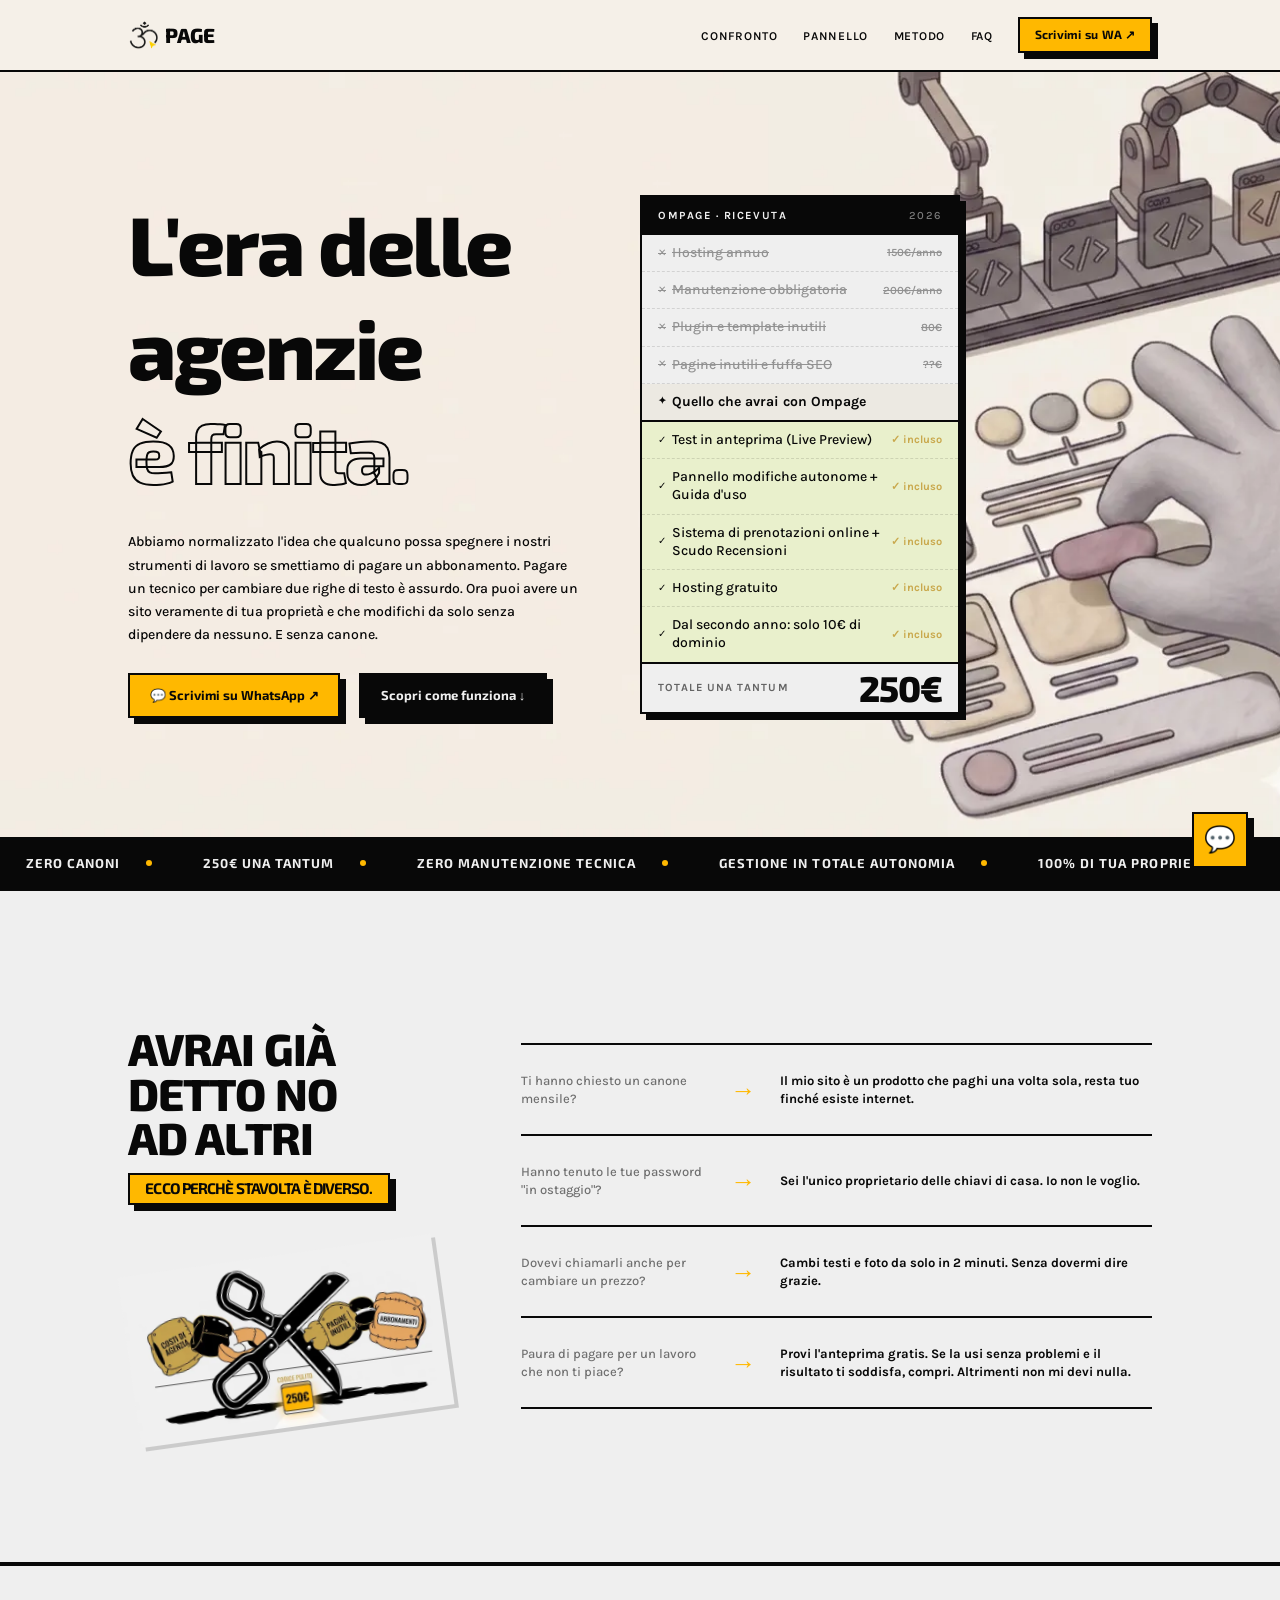
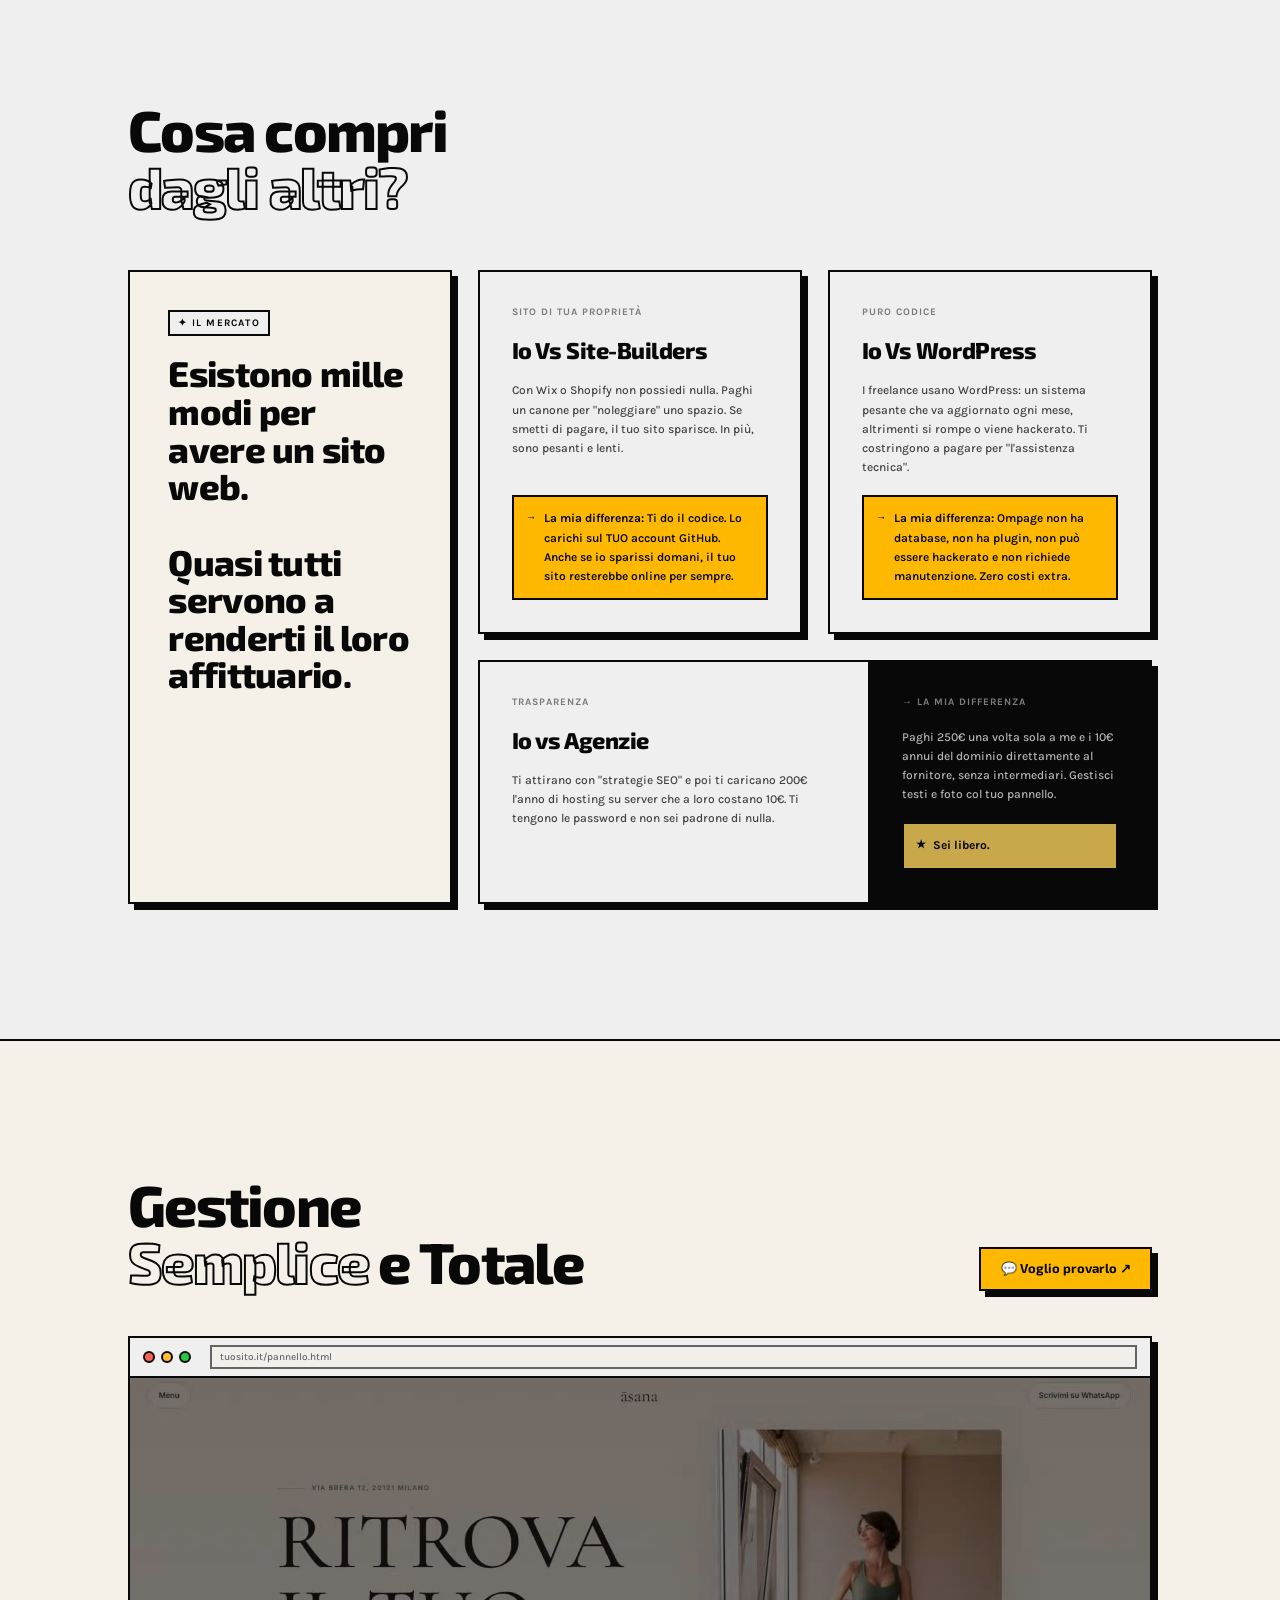
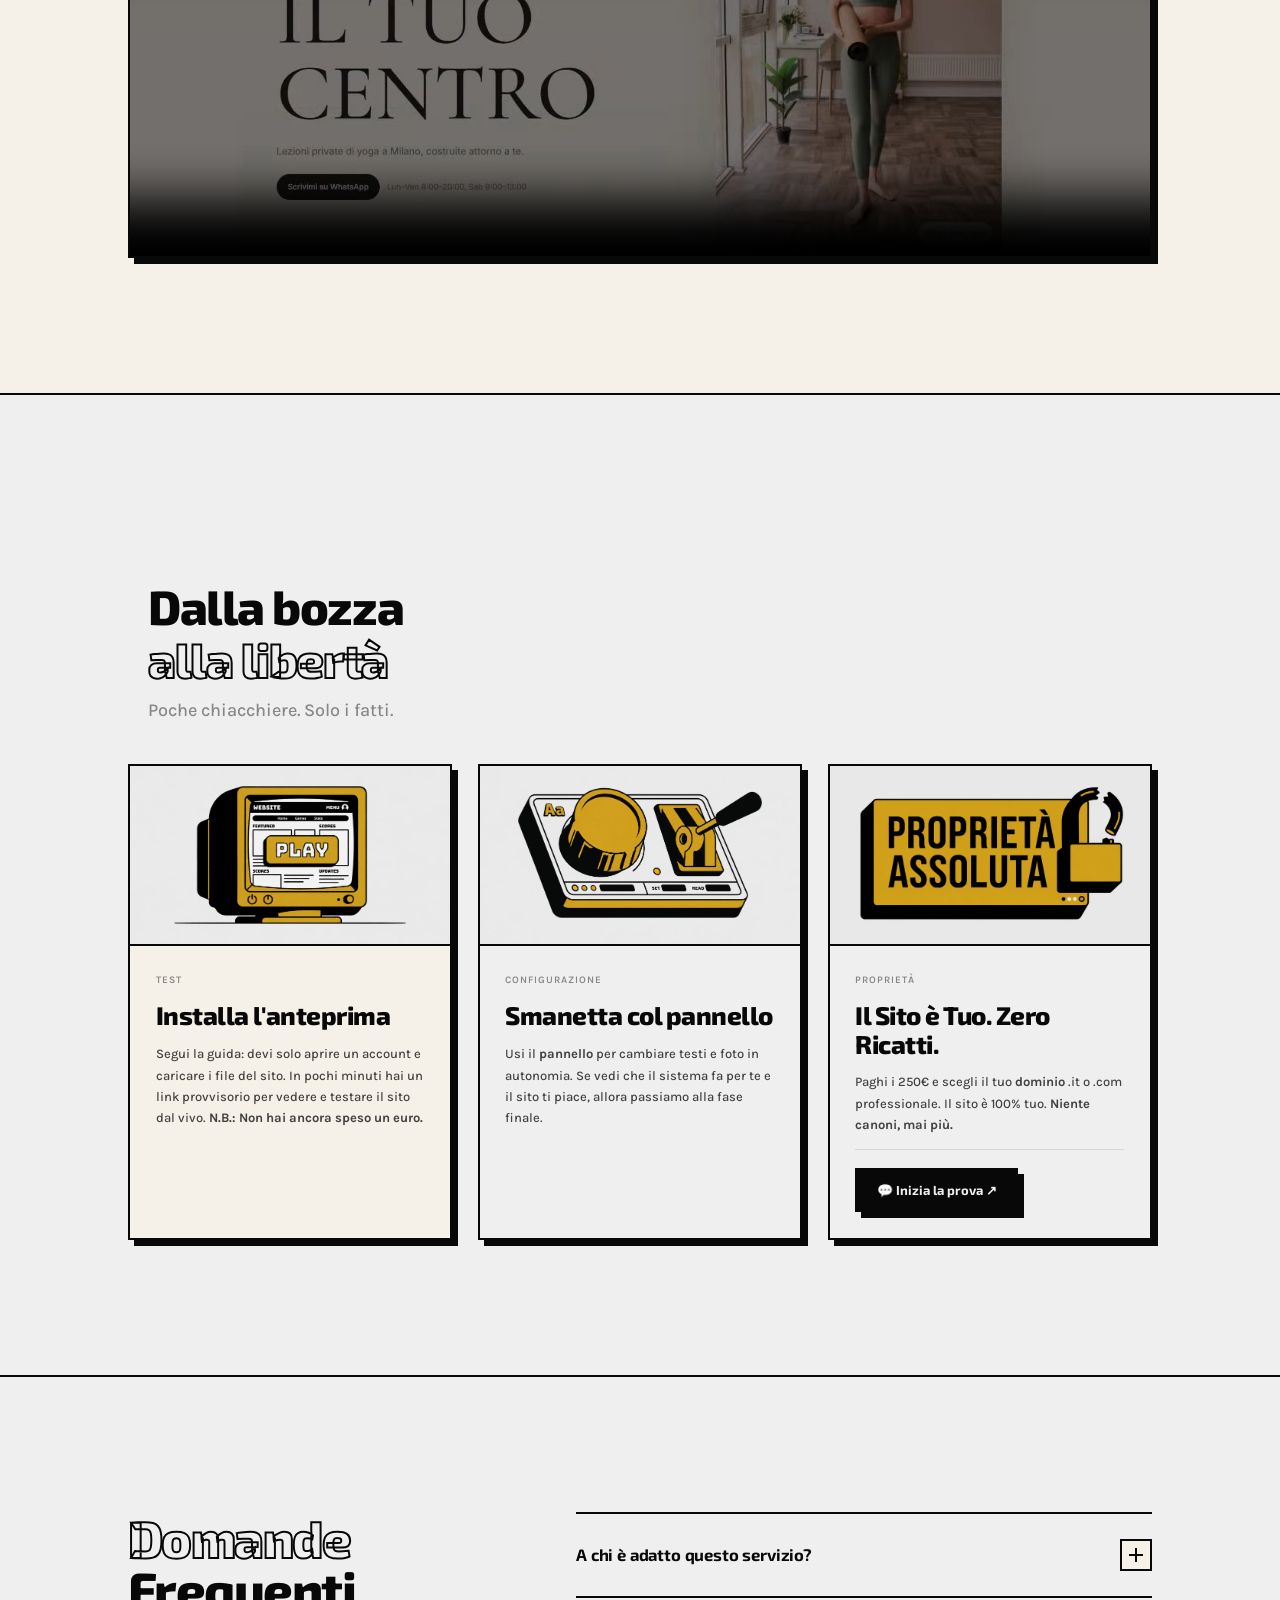
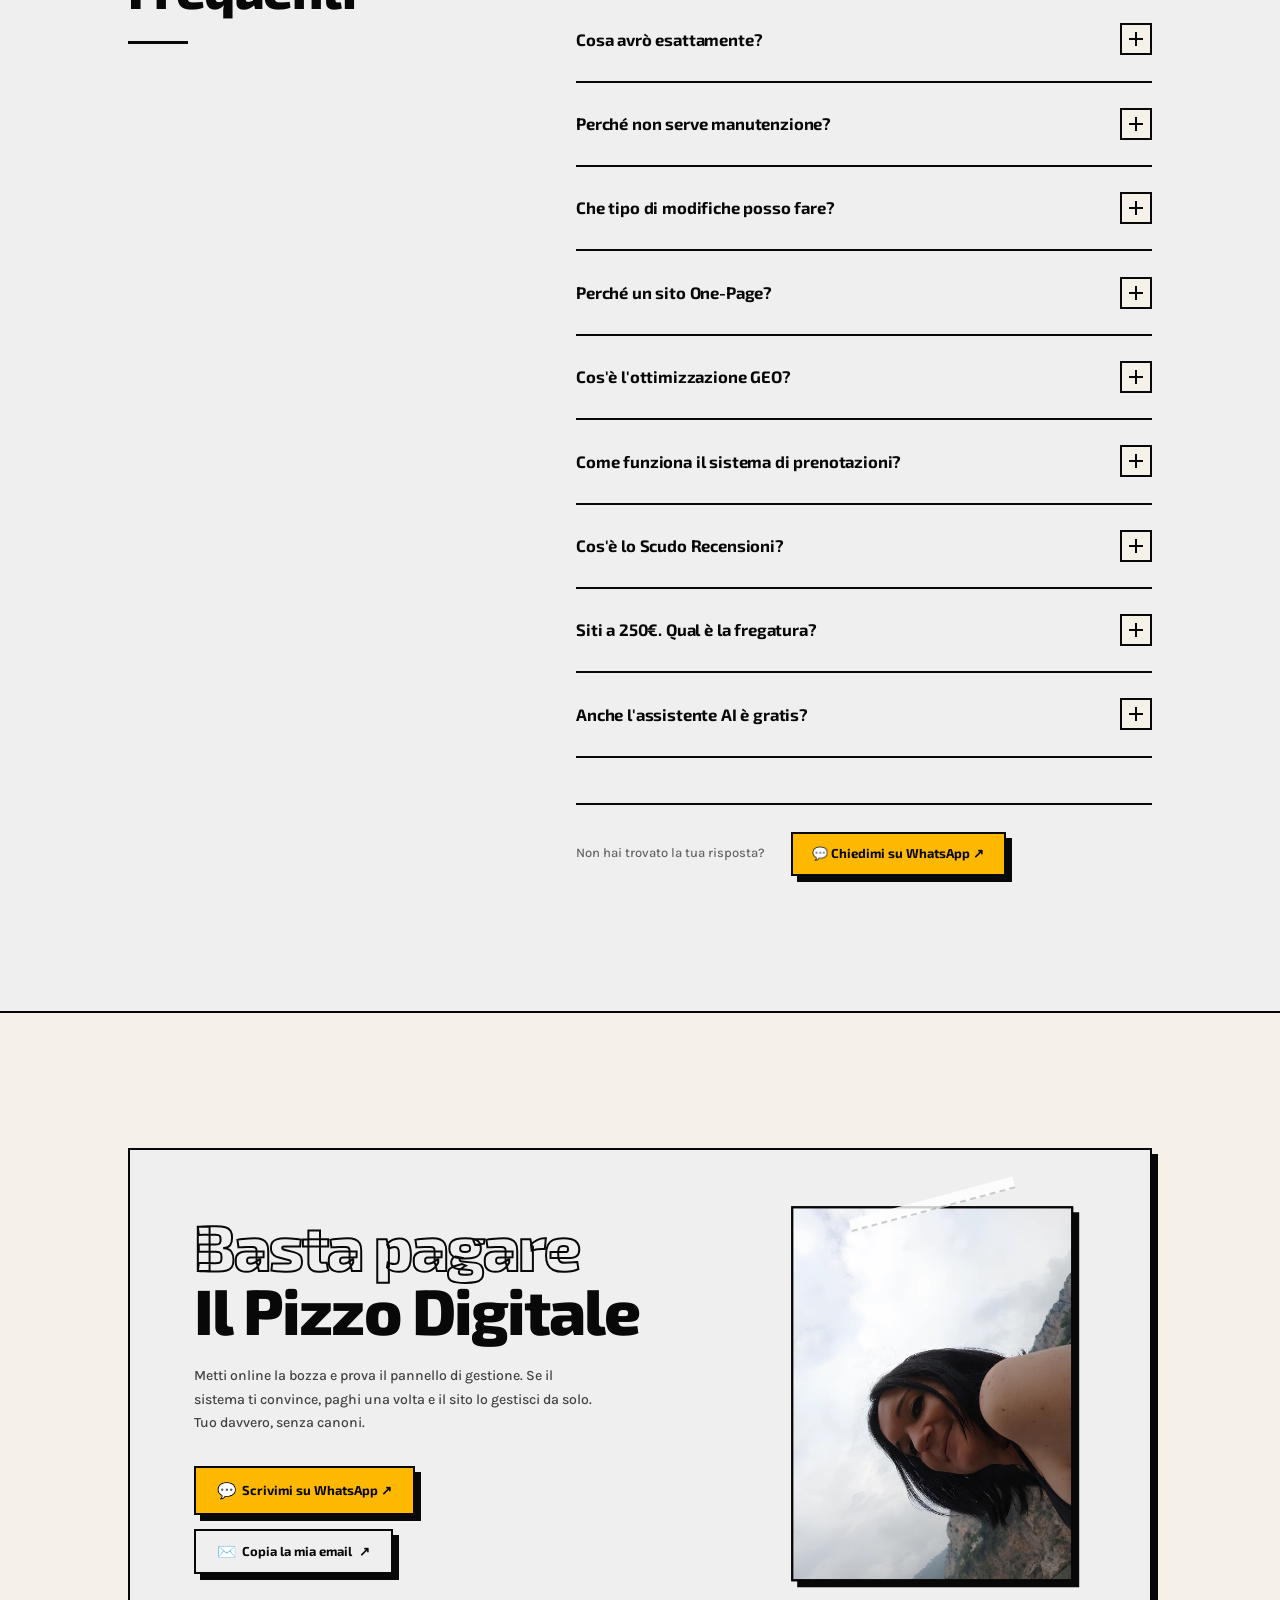
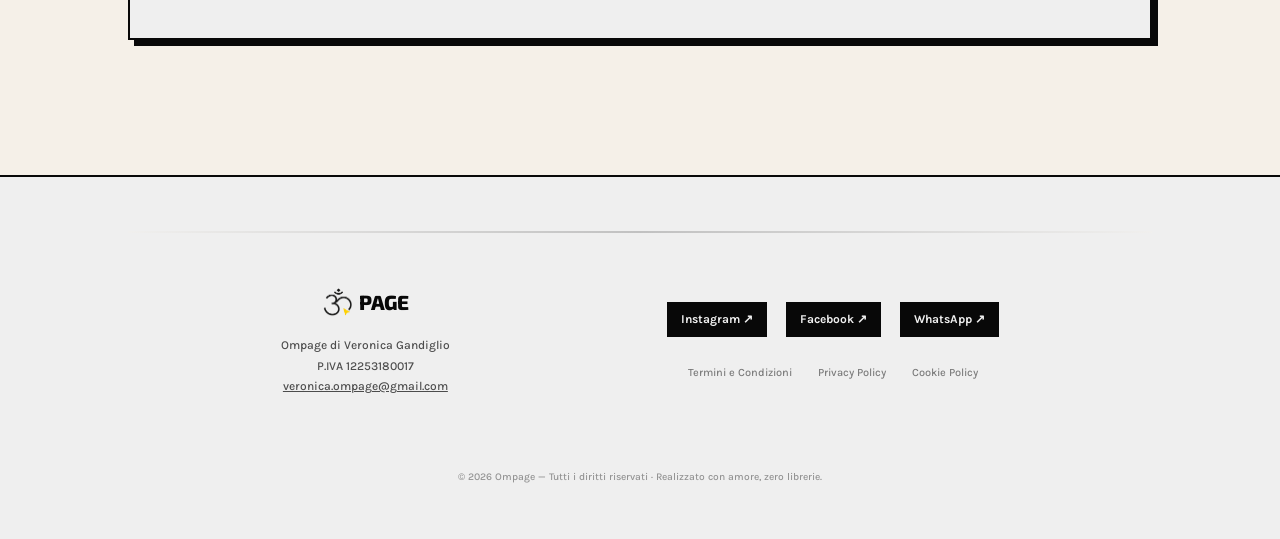
==== commit 512f0512: "Aggiunge link checkout Lemon Squeezy con custom_data product_slug" ====
--- a/index2.html
+++ b/index2.html
@@ -3,20 +3,42 @@
 <head>
   <meta charset="UTF-8" />
   <meta name="viewport" content="width=device-width, initial-scale=1.0" />
-  <title>Ompage — Siti Web per Attività Locali · 250€</title>
-  <meta name="description" content="Siti web professionali per attività locali a 250€ tutto incluso. Design neo-brutalista, zero manutenzione, zero canoni. Torino e ovunque." />
-
-  <!-- Fonts -->
+  <title>Ompage — Il Sito Web che gestisci tu! A soli 250€</title>
+  <meta name="description" content="Stanco delle solite web agency? Ompage crea siti web per attività locali gestibili in autonomia a soli 250€. Nessuna manutenzione, nessun canone." />
+<link rel="icon" type="image/png" href="logo_ompage.png">
+  <!-- ==========================================
+       FONTS (Caricamento Ultra-Veloce)
+       ========================================== -->
   <link rel="preconnect" href="https://fonts.googleapis.com" />
   <link rel="preconnect" href="https://fonts.gstatic.com" crossorigin />
-  <link href="https://fonts.googleapis.com/css2?family=Space+Grotesk:wght@400;500;700;800&family=Inter:wght@400;500;600&display=swap" rel="stylesheet" />
+
+  <!-- 1. Diciamo al browser di scaricare SUBITO i font in background -->
+  <link rel="preload" as="style" href="https://fonts.googleapis.com/css2?family=Exo+2:wght@600;700;800&family=Karla:wght@400;500;700&display=swap" />
+
+  <!-- 2. Li applichiamo alla pagina in modo asincrono (non blocca il caricamento visivo del sito) -->
+  <link rel="stylesheet" href="https://fonts.googleapis.com/css2?family=Exo+2:wght@600;700;800&family=Karla:wght@400;500;700&display=swap" media="print" onload="this.media='all'" />
+
+  <!-- 3. Paracadute per i vecchi browser o chi non ha il JS -->
+  <noscript>
+    <link rel="stylesheet" href="https://fonts.googleapis.com/css2?family=Exo+2:wght@600;700;800&family=Karla:wght@400;500;700&display=swap" />
+  </noscript>
+
+ <!-- ==========================================
+       OPEN GRAPH (Per condivisione su WhatsApp, FB, LinkedIn)
+       ========================================== -->
+  <meta property="og:type" content="website">
+  <meta property="og:url" content="https://ompage.it/">
+  <meta property="og:title" content="Ompage | Il sito veramente tuo a 250€">
+  <meta property="og:description" content="Nessun costo di manutenzione. Trasforma la tua attività locale con un sito che gestisci da solo.">
+  <meta property="og:image" content="https://ompage.pages.dev/ompage-og.webp">
+  <!-- NOTA: Crea un'immagine 1200x630 pixel con il tuo logo su sfondo nero e nominala og-image.jpg, poi caricala nella cartella principale del sito -->
 
   <style>
     /* ============================================================
        :ROOT — DESIGN SYSTEM COMPLETO (NON RISCRIVERE MAI)
     ============================================================ */
     /* Font import — sostituisce Space Grotesk e Inter */
-@import url('https://api.fontshare.com/v2/css2?f[]=clash-display@400,500,600,700&f[]=satoshi@400,500,700&display=swap');
+
 
 :root {
   /* Palette — dark/gold al posto del lilla */
@@ -36,8 +58,8 @@
   --padding-block-global:  15vh;
 
   /* Tipografia — Clash Display + Satoshi al posto di Space Grotesk + Inter */
-  --font-title: 'Clash Display', sans-serif;
-  --font-body:  'Satoshi', sans-serif;
+--font-title: 'Exo 2', sans-serif;
+--font-body:  'Karla', sans-serif;
 
   /* Transizioni — invariate */
   --transition-base: 0.22s cubic-bezier(0.4, 0, 0.2, 1);
@@ -81,6 +103,12 @@
 
     strong { font-weight: 700; }
 
+    @media (max-width: 768px) {
+  :root {
+    /* Sovrascriviamo solo la variabile del padding verticale */
+    --padding-block-global: 8vh;
+  }
+}
     /* ============================================================
        UTILITY GLOBALI
     ============================================================ */
@@ -290,7 +318,7 @@
     .navbar__mobile-menu a {
       font-family: var(--font-title);
       font-weight: 800;
-      font-size: clamp(32px, 8vw, 60px);
+      font-size: clamp(12px, 5vw, 70px);
       border-bottom: var(--border-brutal);
       padding-bottom: 2vh;
       display: block;
@@ -356,10 +384,21 @@
   grid-template-columns: 6fr 4fr;
   gap: 5vw;
   align-items: center;
-  padding: 10vh var(--padding-inline-global);
+  padding: 3vh var(--padding-inline-global);
   box-sizing: border-box;
-  background-color: #dcd3fc; /* O il colore esatto che vuoi tu */
-  background-image: url('Gemini_Generated_Image_tvwkx0tvwkx0tvwk.png');
+  overflow: hidden;
+  justify-items: center;
+}
+
+.hero__bg-img {
+  position: absolute;
+  inset: 0;
+  width: 100%;
+  height: 100%;
+  object-fit: cover;
+  object-position: center;
+  z-index: -1;
+  pointer-events: none;
 }
 
 /* ── Colonna sinistra ── */
@@ -394,7 +433,7 @@
   line-height: 1.0;
   letter-spacing: -0.03em;
   color: var(--nero);
-  display: flex;
+  display: block;
   flex-wrap: wrap;
   gap: 0.18em 0.25em;
   align-items: flex-end;
@@ -404,7 +443,7 @@
 .hero__word-mask {
   display: inline-block;
   overflow: hidden;
-  line-height: 1.05;
+  line-height: 1.25;
   vertical-align: bottom;
 }
 
@@ -433,7 +472,7 @@
   font-size: clamp(14px, 1.1vw, 17px);
   line-height: 1.65;
   color: var(--nero);
-  max-width: 52ch;
+  max-width: 450px;
   opacity: 0;
   transform: translateY(18px);
   transition: opacity 0.6s ease 0.9s, transform 0.6s ease 0.9s;
@@ -609,7 +648,7 @@
   align-items: center;
   gap: 6px;
   font-family: var(--font-body);
-  font-size: clamp(11px, 0.85vw, 13px);
+  font-size: clamp(14px, 0.85vw, 13px);
   font-weight: 500;
   color: var(--nero);
   line-height: 1.3;
@@ -656,6 +695,7 @@
   padding: 12px 16px;
   border-top: var(--border-brutal);
   background: var(--bianco);
+  max-height: 50px;
 }
 
 .hero__col-dx .scontrino__totale-label {
@@ -739,6 +779,8 @@
 
   .hero__col-dx {
     padding: 4vh 6vw;
+    position: relative;
+    right: 0px;
   }
 }
 
@@ -1181,13 +1223,48 @@
   transition: opacity 0.3s ease;
 }
 
-/* Area contenuto principale 16/9 */
+/* Area contenuto principale (Video Container) */
 .browser-window__content {
-  aspect-ratio: 16 / 9;
-  display: block;
   position: relative;
-  overflow: hidden;
-  background: var(--nero);
+  display: flex;       /* Necessario per centrare il video se non riempie tutto */
+  overflow: hidden;    /* Fondamentale per non far uscire il video dai bordi */
+  background: #000;    /* Sfondo nero per evitare flash bianchi al caricamento */
+  width: 100%;
+ 
+}
+
+/* Assicuriamoci che il video si comporti bene dentro il contenitore */
+.portfolio-video {
+  width: 100%;
+  height: 100%;
+  object-fit: cover; /* Riempie lo spazio. Cambia in 'contain' se preferisci non tagliare nulla */
+}
+
+@media screen and (max-width: 768px) {
+    /* 1. Rendiamo il contenitore del portfolio privo di padding laterale 
+          solo per la parte della finestra */
+    .browser-window {
+        /* Espandiamo la finestra per annullare il padding del parent (.portfolio) */
+        width: calc(100% + (var(--padding-inline-global) * 2)) !important;
+        margin-left: calc(var(--padding-inline-global) * -1) !important;
+        
+        /* Estetica mobile */
+        border-left: none !important;
+        border-right: none !important;
+        border-radius: 0 !important;
+        box-shadow: none !important;
+    }
+
+    /* 2. Assicuriamoci che il video riempia tutto lo spazio ora guadagnato */
+    .browser-window__content {
+        width: 100%;
+        border-radius: 0 !important;
+    }
+
+    .portfolio-video {
+        width: 100%;
+        object-fit: cover;
+    }
 }
 
 /* Slide immagine progetto */
@@ -1494,15 +1571,49 @@
 }
 
 /* Blocco superiore (30%) */
-.step-card__top {
+.step-card__top-01 {
   height: auto;
-  min-height: 80px;
+  min-height: 180px;
   display: flex;
   justify-content: space-between;
   align-items: center;
   padding: 2vw;
   border-bottom: var(--border-brutal);
   flex-shrink: 0;
+  background-image: url('ompagefase1.webp');
+  background-size: cover;      /* Forza l'immagine a coprire tutto il div */
+  background-position: center; /* Centra l'immagine */
+  background-repeat: no-repeat;
+}
+
+.step-card__top-02 {
+  height: auto;
+  min-height: 180px;
+  display: flex;
+  justify-content: space-between;
+  align-items: center;
+  padding: 2vw;
+  border-bottom: var(--border-brutal);
+  flex-shrink: 0;
+  background-image: url('ompagefase2.webp');
+  background-size: cover;      /* Forza l'immagine a coprire tutto il div */
+  background-position: center; /* Centra l'immagine */
+  background-repeat: no-repeat;
+}
+
+.step-card__top-03 {
+  height: auto;
+  min-height: 180px;
+  display: flex;
+  justify-content: space-between;
+  align-items: center;
+  padding: 2vw;
+  border-bottom: var(--border-brutal);
+  flex-shrink: 0;
+  background-image: url('ompagefase3.webp');
+  background-size: cover;      /* Forza l'immagine a coprire tutto il div */
+  background-position: center; /* Centra l'immagine */
+  background-repeat: no-repeat;
 }
 
 /* Numero step — 8.05 Scroll-Timeline target */
@@ -2297,12 +2408,11 @@
 }
 
 .footer__main {
-  display: flex;
-  flex-direction: row;
-  justify-content: space-between;
-  align-items: flex-start;
+  display: grid;
+  justify-content: space-evenly;
+  align-items: center;
   gap: 5vw;
-  flex-wrap: wrap;
+  grid-auto-flow: column;
 }
 
 /* Footer brand sx */
@@ -2310,6 +2420,7 @@
   display: flex;
   flex-direction: column;
   gap: 2vh;
+  align-items: center;
 }
 
 .footer__logo {
@@ -2334,6 +2445,7 @@
   font-weight: 500;
   line-height: 1.7;
   opacity: 0.7;
+  text-align: center;
 }
 
 .footer__info a {
@@ -2352,6 +2464,7 @@
   flex-direction: column;
   gap: 3vh;
   flex: 1;
+  align-items: center;
 }
 
 .footer__social {
@@ -2388,6 +2501,7 @@
   flex-direction: row;
   gap: 2vw;
   flex-wrap: wrap;
+  justify-content: center;
 }
 
 .footer__legali-links a {
@@ -2412,6 +2526,7 @@
   font-weight: 500;
   opacity: 0.4;
   margin-top: 2vh;
+  text-align: center;
 }
 
 /* ── Responsive ── */
@@ -2677,7 +2792,7 @@
 }
 
 .faq__risposta-inner ul li {
-  display: flex;
+  
   align-items: flex-start;
   gap: 0.6em;
   font-size: clamp(12px, 0.9vw, 14px);
@@ -2767,8 +2882,438 @@
   }
 }
 
+.obiezioni {
+  background: var(--bianco);
+  padding: var(--padding-block-global) var(--padding-inline-global);
+  border-top: var(--border-brutal);
+  border-bottom: var(--border-brutal);
+}
+ 
+.obiezioni__inner {
+  display: grid;
+  grid-template-columns: 1fr 2fr;
+  gap: 6vw;
+  align-items: center;
+}
+ 
+/* Intestazione — entra da sinistra */
+.obiezioni__intestazione {
+  position: sticky;
+  top: 100px;
+  opacity: 0;
+  transform: translateX(-32px);
+  transition: opacity 0.7s cubic-bezier(0.22,1,0.36,1),
+              transform 0.7s cubic-bezier(0.22,1,0.36,1);
+}
+ 
+.obiezioni__intestazione.is-visible {
+  opacity: 1;
+  transform: translateX(0);
+}
+ 
+.obiezioni__etichetta {
+  font-family: var(--font-body);
+  font-size: 11px;
+  font-weight: 700;
+  text-transform: uppercase;
+  letter-spacing: 0.14em;
+  opacity: 0.45;
+  display: block;
+  margin-bottom: 16px;
+}
+ 
+.obiezioni__titolo {
+  font-family: var(--font-title);
+  font-weight: 800;
+  font-size: clamp(28px, 3.5vw, 52px);
+  line-height: 1.0;
+  letter-spacing: -0.02em;
+  text-transform: uppercase;
+  margin-bottom: 50px;
+}
+ 
+.obiezioni__lista {
+  display: flex;
+  flex-direction: column;
+  gap: 0;
+}
+ 
+/* Ogni riga parte invisibile */
+.obiezioni__riga {
+  display: grid;
+  grid-template-columns: 1fr auto 2fr;
+  gap: 24px;
+  align-items: center;
+  padding: 24px 0;
+  border-bottom: var(--border-brutal);
+  opacity: 0;
+  transform: translateY(24px);
+  transition: opacity 0.55s cubic-bezier(0.22,1,0.36,1),
+              transform 0.55s cubic-bezier(0.22,1,0.36,1);
+}
+ 
+.obiezioni__riga:first-child {
+  border-top: var(--border-brutal);
+}
+ 
+.obiezioni__riga.is-visible {
+  opacity: 1;
+  transform: translateY(0);
+}
+ 
+/* Q entra da sinistra, A da destra */
+.obiezioni__q {
+  display: flex;
+  align-items: flex-start;
+  gap: 14px;
+  opacity: 0;
+  transform: translateX(-20px);
+  transition: opacity 0.5s cubic-bezier(0.22,1,0.36,1),
+              transform 0.5s cubic-bezier(0.22,1,0.36,1);
+}
+ 
+.obiezioni__a {
+  display: flex;
+  align-items: flex-start;
+  gap: 14px;
+  opacity: 0;
+  transform: translateX(20px);
+  transition: opacity 0.5s cubic-bezier(0.22,1,0.36,1) 0.15s,
+              transform 0.5s cubic-bezier(0.22,1,0.36,1) 0.15s;
+}
+ 
+.obiezioni__riga.is-visible .obiezioni__q,
+.obiezioni__riga.is-visible .obiezioni__a {
+  opacity: 1;
+  transform: translateX(0);
+}
+ 
+/* Freccia — scala da 0 */
+.obiezioni__sep {
+  font-family: var(--font-title);
+  font-weight: 800;
+  font-size: clamp(20px, 2vw, 28px);
+  color: var(--verde-acido);
+  flex-shrink: 0;
+  opacity: 0;
+  transform: scale(0.4);
+  transition: opacity 0.4s ease 0.1s,
+              transform 0.4s cubic-bezier(0.34,1.56,0.64,1) 0.1s;
+}
+ 
+.obiezioni__riga.is-visible .obiezioni__sep {
+  opacity: 1;
+  transform: scale(1);
+}
+ 
+.obiezioni__q-label,
+.obiezioni__a-label {
+  font-family: var(--font-title);
+  font-weight: 800;
+  font-size: clamp(18px, 1.8vw, 26px);
+  line-height: 1;
+  flex-shrink: 0;
+  padding-top: 2px;
+}
+ 
+.obiezioni__q-label {
+  color: var(--nero);
+  opacity: 0.25;
+}
+ 
+.obiezioni__a-label {
+  color: var(--verde-acido);
+}
+ 
+.obiezioni__q p {
+  font-family: var(--font-body);
+  font-size: clamp(13px, 1vw, 16px);
+  font-weight: 500;
+  line-height: 1.4;
+  opacity: 0.55;
+}
+ 
+.obiezioni__a p {
+  font-family: var(--font-body);
+  font-size: clamp(13px, 1vw, 16px);
+  font-weight: 700;
+  line-height: 1.4;
+  color: var(--nero);
+}
+ 
+/* Mobile */
+@media (max-width: 768px) {
+  .obiezioni__inner {
+    grid-template-columns: 1fr;
+    gap: 40px;
+  }
+ 
+  .obiezioni__intestazione {
+    position: static;
+  }
+ 
+  .obiezioni__riga {
+    grid-template-columns: 1fr;
+    gap: 8px;
+    padding: 20px 0;
+  }
+ 
+  .obiezioni__sep {
+    display: none;
+  }
+ 
+  .obiezioni__q p {
+    opacity: 0.5;
+    font-size: 13px;
+  }
+ 
+  .obiezioni__a p {
+    font-size: 15px;
+  }
+}
+
+/* ============================================
+   IMMAGINE FAQ — forbici, decorativa a sinistra
+============================================ */
+.faq__sidebar img {
+  width: 360px;
+  height: auto;
+  margin-top: 24px;
+  transform: rotate(-8deg);
+  filter: drop-shadow(4px 4px 0px rgba(0,0,0,0.15));
+  transition: transform 0.4s cubic-bezier(0.22,1,0.36,1);
+}
+
+.faq__sidebar img:hover {
+  transform: rotate(-4deg) scale(1.05);
+}
+
+/* ============================================
+   IMMAGINE PROCESSO — ingranaggi, decorativa header
+============================================ */
+.processo__header {
+  display: flex;
+  align-items: center;
+  justify-content: space-between;
+  gap: 32px;
+}
+
+.processo__image-block {
+  flex-shrink: 0;
+}
+
+.processo__img {
+  width: 180px;
+  height: auto;
+  filter: drop-shadow(6px 6px 0px rgba(0,0,0,0.2));
+  transition: transform 0.4s cubic-bezier(0.22,1,0.36,1);
+}
+
+.obiezioni__deco-img {
+  width: 360px;
+  height: auto;
+  margin-top: 24px;
+  transform: rotate(-8deg);
+  filter: drop-shadow(4px 4px 0px rgba(0,0,0,0.15));
+  transition: transform 0.4s cubic-bezier(0.22,1,0.36,1);
+}
+
+
+.processo__img:hover {
+  transform: scale(1.06) rotate(3deg);
+}
+
+/* Mobile — immagini più piccole */
+@media (max-width: 768px) {
+  .faq__sidebar img {
+    width: 110px;
+  }
+
+  .processo__header {
+    flex-direction: column;
+    align-items: flex-start;
+    gap: 16px;
+  }
+
+  .processo__img {
+    width: 130px;
+  }
+}
+
+.step-card__icona {
+  width: 72px;
+  height: 72px;
+  display: flex;
+  align-items: center;
+  justify-content: center;
+}
+ 
+.step-card__img {
+  width: 72px;
+  height: 72px;
+  object-fit: contain;
+  filter: drop-shadow(3px 3px 0px rgba(0,0,0,0.2));
+  transition: transform 0.35s cubic-bezier(0.22,1,0.36,1);
+}
+ 
+.step-card:hover .step-card__img {
+  transform: scale(1.12) rotate(4deg);
+}
+
+.tag-brutal {
+    display: inline-block;        /* Permette al riquadro di adattarsi al testo */
+    padding: 0.4em 1em;          /* Spazio interno leggermente più stretto di un bottone */
+    font-family: var(--font-title);
+    font-weight: 700;
+    font-size: clamp(14px, 1.2vw, 20px);
+    
+    /* Colori e Bordi */
+    background: var(--verde-acido); /* Oro */
+    color: var(--nero);
+    border: var(--border-brutal);
+    box-shadow: var(--shadow-brutal); /* L'effetto riquadro 3D solido */
+    
+    /* Rimuoviamo i comportamenti da bottone */
+    cursor: default;             /* Freccia normale, non manina */
+    user-select: none;           /* Evita che venga selezionato per sbaglio */
+    vertical-align: middle;
+}
+
+.hero__desc i {
+  font-style: italic;
+  font-weight: 500; /* Leggermente più spesso per farlo "saltare" all'occhio */
+  color: var(--nero); /* Forza il nero se il resto del testo è grigio/crema */
+}
+
+.modale-overlay {
+  display: none;
+  position: fixed;
+  inset: 0;
+  background: rgba(0, 0, 0, 0.75);
+  z-index: 9999;
+  align-items: center;
+  justify-content: center;
+  padding: 20px;
+}
+
+.modale {
+  background: var(--lilla);
+  border: var(--border-brutal);
+  box-shadow: var(--shadow-brutal);
+  border-radius: 4px;
+  padding: 40px;
+  max-width: 640px;
+  width: 100%;
+  max-height: 85vh;
+  overflow-y: auto;
+  position: relative;
+}
+
+.modale__chiudi {
+  position: absolute;
+  top: 16px;
+  right: 16px;
+  background: var(--nero);
+  color: var(--lilla);
+  border: none;
+  width: 32px;
+  height: 32px;
+  font-size: 14px;
+  cursor: pointer;
+  display: flex;
+  align-items: center;
+  justify-content: center;
+  transition: transform var(--transition-base);
+}
+
+.modale__chiudi:hover {
+  transform: rotate(90deg);
+}
+
+.modale__titolo {
+  font-family: var(--font-title);
+  font-weight: 700;
+  font-size: clamp(24px, 3vw, 36px);
+  letter-spacing: -0.02em;
+  margin-bottom: 24px;
+  text-transform: uppercase;
+}
+
+.modale__titolo .oro {
+  color: var(--verde-acido);
+}
+
+.modale__testo h3 {
+  font-family: var(--font-title);
+  font-size: 13px;
+  font-weight: 700;
+  text-transform: uppercase;
+  letter-spacing: 0.1em;
+  margin: 24px 0 8px;
+  color: var(--nero);
+}
+
+.modale__testo p {
+  font-family: var(--font-body);
+  font-size: 14px;
+  line-height: 1.75;
+  color: rgba(8,8,8,0.7);
+}
+
+.modale__separatore {
+  height: 1px;
+  background: var(--border-brutal);
+  margin: 20px 0;
+  opacity: 0.15;
+}
+
+.portfolio-video {
+  width: 100%;
+  height: 100%;
+  display: block;
+  /* 'cover' taglia leggermente i bordi per riempire tutto lo spazio, 
+     'contain' mostra tutto il video con eventuali barre nere se il formato non è identico */
+  object-fit: contain; 
+  background-color: #000;
+}
+
+
+
   </style>
+
+  <script type="application/ld+json">
+{
+  "@context": "https://schema.org",
+  "@type": "Service",
+  "serviceType": "Realizzazione Siti Web Gestibili Autonomamente",
+  "provider": {
+    "@type": "LocalBusiness",
+    "name": "Ompage",
+    "image": "logo_ompage.png",
+    "priceRange": "€€",
+    "address": {
+      "@type": "PostalAddress",
+      "addressLocality": "Italia",
+      "addressRegion": "Piemonte" 
+    }
+  },
+  "offers": {
+    "@type": "Offer",
+    "price": "250",
+    "priceCurrency": "EUR",
+    "description": "Sito web professionale gestibile in autonomia a 250 euro tutto incluso."
+  },
+  "areaServed": {
+    "@type": "Country",
+    "name": "Italy"
+  }
+}
+</script>
+
 </head>
+
+
+
 <body>
 
   <!-- ============================================
@@ -2778,20 +3323,24 @@
 
     <!-- Blocco A — Logo -->
     <a href="#" class="navbar__logo" aria-label="Ompage — torna in cima">
-      <span class="navbar__logo-simbolo" aria-hidden="true">ॐ</span>PAGE
-    </a>
+  <img src="logo_ompage.webp" 
+       alt="Logo Ompage" 
+       class="navbar__logo-img" 
+       style="height: 1.5em; width: auto; vertical-align: middle;">
+  PAGE
+</a>
 
     <!-- Blocco B — Links + CTA -->
     <div class="navbar__right">
       <ul class="navbar__links" role="list">
         <li><a href="#confronto">Confronto</a></li>
-        <li><a href="#portfolio">Lavori</a></li>
+        <li><a href="#portfolio">Pannello</a></li>
         <li><a href="#processo">Metodo</a></li>
-        <li><a href="#matematica">Prezzi</a></li>
+        <li><a href="#faq">Faq</a></li>
       </ul>
 
       <a
-        href="https://wa.me/39XXXXXXXXXX"
+        href="https://wa.me/393515275546"
         class="navbar__cta"
         target="_blank"
         rel="noopener"
@@ -2823,11 +3372,11 @@
     role="navigation"
   >
     <a href="#confronto" class="mobile-link">Confronto</a>
-    <a href="#portfolio" class="mobile-link">Lavori</a>
+    <a href="#portfolio" class="mobile-link">Pannello</a>
     <a href="#processo" class="mobile-link">Metodo</a>
-    <a href="#matematica" class="mobile-link">Prezzi</a>
+    <a href="#faq" class="mobile-link">Faq</a>
     <a
-      href="https://wa.me/39XXXXXXXXXX"
+      href="https://wa.me/393515275546"
       class="btn-brutal navbar__mobile-cta"
       target="_blank"
       rel="noopener"
@@ -2838,7 +3387,7 @@
 
   <!-- Floating WhatsApp sempre visibile -->
   <a
-    href="https://wa.me/39XXXXXXXXXX"
+    href="https://wa.me/393515275546"
     class="wa-float"
     target="_blank"
     rel="noopener"
@@ -2852,15 +3401,14 @@
      HERO — SEZIONE 2
 ============================================ -->
 <section class="hero" id="hero" aria-label="Sezione principale">
+  <img class="hero__bg-img" src="ompagehero.webp" fetchpriority="high" alt="" aria-hidden="true" />
 
   <!-- COLONNA SINISTRA -->
   <div class="hero__col-sx">
 
     
 
-    <span class="hero__tag" aria-label="Localizzazione servizio">
-      Web Design · Torino &amp; Ovunque
-    </span>
+   
 
     <!-- Titolo H1 — parole mascherabili per 2.04 -->
     <h1 class="hero__titolo" aria-label="L'era delle agenzie è finita">
@@ -2880,14 +3428,15 @@
     </h1>
 
     <p class="hero__desc">
-      Internet è cambiato, ma le agenzie web sono rimaste al passato.
-      Niente manutenzione, niente canoni, niente plugin e
-      costi inutili. Solo sostanza.
+      Abbiamo normalizzato l'idea che qualcuno possa spegnere i nostri strumenti di lavoro se 
+      smettiamo di pagare un abbonamento. Pagare un tecnico per cambiare due righe di testo è assurdo. 
+      Ora puoi avere un sito veramente di tua proprietà e che modifichi da solo 
+      senza dipendere da nessuno. E senza canone. 
     </p>
 
     <div class="hero__cta-wrap">
       <a
-        href="https://wa.me/39XXXXXXXXXX"
+        href="https://wa.me/393515275546"
         class="btn-brutal"
         target="_blank"
         rel="noopener"
@@ -2895,7 +3444,7 @@
       >
         💬 Scrivimi su WhatsApp ↗
       </a>
-      <a href="#confronto" class="btn-brutal btn-brutal--nero">
+      <a href="#obiezioni" class="btn-brutal btn-brutal--nero">
         Scopri come funziona ↓
       </a>
     </div>
@@ -2919,7 +3468,7 @@
       <li class="scontrino__voce scontrino__voce--barrata">
         <span class="scontrino__voce-nome">
           <span class="scontrino__voce-icon" aria-hidden="true">✕</span>
-          Server e hosting annuo
+          Hosting annuo
         </span>
         <span class="scontrino__voce-prezzo">150€/anno</span>
       </li>
@@ -2943,7 +3492,7 @@
       <li class="scontrino__voce scontrino__voce--barrata">
         <span class="scontrino__voce-nome">
           <span class="scontrino__voce-icon" aria-hidden="true">✕</span>
-          Pagine inutili e SEO fuffa
+          Pagine inutili e fuffa SEO
         </span>
         <span class="scontrino__voce-prezzo">??€</span>
       </li>
@@ -2951,22 +3500,30 @@
       <li class="scontrino__voce" style="background:rgba(201,168,76,0.08); border-bottom: var(--border-brutal);">
         <span class="scontrino__voce-nome" style="font-weight:700; opacity:1;">
           <span class="scontrino__voce-icon" aria-hidden="true">✦</span>
-          Quello che hai davvero
+          Quello che avrai con Ompage
         </span>
       </li>
 
       <li class="scontrino__voce scontrino__voce--inclusa">
         <span class="scontrino__voce-nome">
           <span class="scontrino__voce-icon" aria-hidden="true">✓</span>
-          Bozza piaciuta prima del pagamento
+          Test in anteprima (Live Preview)
         </span>
         <span class="scontrino__voce-prezzo">✓ incluso</span>
       </li>
 
+            <li class="scontrino__voce scontrino__voce--inclusa">
+        <span class="scontrino__voce-nome">
+          <span class="scontrino__voce-icon" aria-hidden="true">✓</span>
+          Pannello modifiche autonome + Guida d'uso
+        </span>
+        <span class="scontrino__voce-prezzo">✓ incluso</span>
+      </li>
+
       <li class="scontrino__voce scontrino__voce--inclusa">
         <span class="scontrino__voce-nome">
           <span class="scontrino__voce-icon" aria-hidden="true">✓</span>
-          Dominio + hosting primo anno
+          Sistema di prenotazioni online + Scudo Recensioni
         </span>
         <span class="scontrino__voce-prezzo">✓ incluso</span>
       </li>
@@ -2974,15 +3531,7 @@
       <li class="scontrino__voce scontrino__voce--inclusa">
         <span class="scontrino__voce-nome">
           <span class="scontrino__voce-icon" aria-hidden="true">✓</span>
-          Ottimizzazione GEO Google Maps
-        </span>
-        <span class="scontrino__voce-prezzo">✓ incluso</span>
-      </li>
-
-      <li class="scontrino__voce scontrino__voce--inclusa">
-        <span class="scontrino__voce-nome">
-          <span class="scontrino__voce-icon" aria-hidden="true">✓</span>
-          Codice 100% tuo, zero vincoli
+          Hosting gratuito
         </span>
         <span class="scontrino__voce-prezzo">✓ incluso</span>
       </li>
@@ -3012,19 +3561,89 @@
 <div class="hero__ticker-wrap" aria-hidden="true">
   <div class="hero__ticker-track">
     <!-- Prima copia -->
-    <div class="hero__ticker-item">Basta Siti Noiosi <span class="hero__ticker-sep"></span></div>
-    <div class="hero__ticker-item">Design a Prezzo Unico <span class="hero__ticker-sep"></span></div>
-    <div class="hero__ticker-item">Il Sito che si Ripaga da Solo <span class="hero__ticker-sep"></span></div>
-    <div class="hero__ticker-item">Zero Manutenzione <span class="hero__ticker-sep"></span></div>
-    <div class="hero__ticker-item">100% il tuo sito <span class="hero__ticker-sep"></span></div>
+    <div class="hero__ticker-item">Zero canoni <span class="hero__ticker-sep"></span></div>
+    <div class="hero__ticker-item">250€ una tantum <span class="hero__ticker-sep"></span></div>
+    <div class="hero__ticker-item">Zero manutenzione tecnica <span class="hero__ticker-sep"></span></div>
+    <div class="hero__ticker-item">Gestione in totale autonomia <span class="hero__ticker-sep"></span></div>
+    <div class="hero__ticker-item">100% di tua proprietà <span class="hero__ticker-sep"></span></div>
     <!-- Seconda copia per loop visivo perfetto -->
-    <div class="hero__ticker-item">Basta Siti Noiosi <span class="hero__ticker-sep"></span></div>
-    <div class="hero__ticker-item">Design a Prezzo Unico <span class="hero__ticker-sep"></span></div>
-    <div class="hero__ticker-item">Il Sito che si Ripaga da Solo <span class="hero__ticker-sep"></span></div>
-    <div class="hero__ticker-item">Zero Manutenzione <span class="hero__ticker-sep"></span></div>
-    <div class="hero__ticker-item">100% il tuo sito <span class="hero__ticker-sep"></span></div>
+    <div class="hero__ticker-item">Zero canoni mensili <span class="hero__ticker-sep"></span></div>
+    <div class="hero__ticker-item">250€ una tantum <span class="hero__ticker-sep"></span></div>
+    <div class="hero__ticker-item">Zero manutenzione tecnica <span class="hero__ticker-sep"></span></div>
+    <div class="hero__ticker-item">Gestione in totale autonomia <span class="hero__ticker-sep"></span></div>
+    <div class="hero__ticker-item">100% di tua proprietà <span class="hero__ticker-sep"></span></div>
   </div>
 </div>
+
+<!-- SEZIONE OBIEZIONI — "Hai già detto no a qualcuno. Ascolta." -->
+ 
+<section class="obiezioni" id="obiezioni">
+  <div class="obiezioni__inner">
+ 
+    <div class="obiezioni__intestazione">
+  <h2 class="obiezioni__titolo">
+    Avrai già<br>detto no<br>ad altri<br>
+    <span class="tag-brutal">Ecco perchè stavolta è diverso.</span>
+  </h2>
+  <img src="ompagetagli.webp" class="obiezioni__deco-img" alt="Decorazione obiezioni">
+</div>
+
+
+
+ 
+    <div class="obiezioni__lista">
+ 
+      <div class="obiezioni__riga" data-riga="0">
+        <div class="obiezioni__q">
+         
+          <p>Ti hanno chiesto un canone mensile?</p>
+        </div>
+        <div class="obiezioni__sep">→</div>
+        <div class="obiezioni__a">
+          
+          <p>Il mio sito è un prodotto che paghi una volta sola, resta tuo finché esiste internet.</p>
+        </div>
+      </div>
+ 
+      <div class="obiezioni__riga" data-riga="1">
+        <div class="obiezioni__q">
+          
+          <p>Hanno tenuto le tue password "in ostaggio"?</p>
+        </div>
+        <div class="obiezioni__sep">→</div>
+        <div class="obiezioni__a">
+          
+          <p>Sei l'unico proprietario delle chiavi di casa. Io non le voglio.</p>
+        </div>
+      </div>
+ 
+      <div class="obiezioni__riga" data-riga="2">
+        <div class="obiezioni__q">
+         
+          <p>Dovevi chiamarli anche per cambiare un prezzo?</p>
+        </div>
+        <div class="obiezioni__sep">→</div>
+        <div class="obiezioni__a">
+         
+          <p>Cambi testi e foto da solo in 2 minuti. Senza dovermi dire grazie.</p>
+        </div>
+      </div>
+ 
+      <div class="obiezioni__riga" data-riga="3">
+        <div class="obiezioni__q">
+          
+          <p>Paura di pagare per un lavoro che non ti piace?</p>
+        </div>
+        <div class="obiezioni__sep">→</div>
+        <div class="obiezioni__a">
+         
+          <p>Provi l'anteprima gratis. Se la usi senza problemi e il risultato ti soddisfa, compri. Altrimenti non mi devi nulla.</p>
+        </div>
+      </div>
+ 
+    </div>
+  </div>
+</section>
 
 <!-- ============================================
      SEZIONE 3 — IL CONFRONTO (Bento Grid)
@@ -3036,10 +3655,10 @@
 >
   <!-- Header -->
   <div class="confronto__header">
-    <span class="confronto__label">Il Confronto</span>
+    
     <h2 class="confronto__titolo">
-      Perché Ompage<br>
-      <em>e non gli altri?</em>
+      Cosa compri<br>
+      <em>dagli altri?</em>
     </h2>
   </div>
 
@@ -3049,25 +3668,13 @@
     <!-- BOX A — dominante sx -->
     <div class="confronto__box box-a" aria-label="Introduzione al confronto">
       <div class="box-a__top">
-        <span class="box-a__tag">✦ La verità</span>
+        <span class="box-a__tag">✦ Il Mercato</span>
         <h3 class="box-a__titolo">
-          Esistono tanti modi per spendere poco per un sito web. <br><br> 
-          Quasi tutti nascondono una trappola.
+          Esistono mille modi per avere un sito web. <br><br> 
+          Quasi tutti servono a renderti il loro affittuario.
         </h3>
         
       </div>
-      <div class="box-a__bottom">
-        <a
-          href="https://wa.me/39XXXXXXXXXX"
-          class="btn-brutal"
-          target="_blank"
-          rel="noopener"
-          aria-label="Scrivimi su WhatsApp"
-        >
-          💬 Parliamone ↗
-        </a>
-      </div>
-      
     </div>
 
     <!-- BOX B — Io vs Wix -->
@@ -3075,17 +3682,17 @@
       class="confronto__box box-b confronto__box--hoverable"
       aria-label="Confronto con Wix"
     >
-      <span class="card__tag"> L'illusione del fai-da-te</span>
-      <h3 class="card__titolo">Io Vs Wix</h3>
+      <span class="card__tag">Sito di tua Proprietà</span>
+      <h3 class="card__titolo">Io Vs Site-Builders</h3>
       <p class="card__testo">
-        Piattaforme come Wix ti vendono il sito "gratis" ma passi tre weekend a incastrare blocchi per ottenere un sito
-        uguale a mille altri. E alla fine paghi comunque un canone mensile.
+        Con Wix o Shopify non possiedi nulla. Paghi un canone per "noleggiare" uno spazio. 
+        Se smetti di pagare, il tuo sito sparisce. In più, sono pesanti e lenti.
       </p>
       <div class="card__differenza">
         <span class="card__differenza-icon" aria-hidden="true">→</span>
         <span>
-          <strong>La mia differenza:</strong> Mando online una bozza già pronta
-          scritta in puro codice HTML. Tu continui a fare il tuo lavoro.
+          <strong>La mia differenza:</strong> Ti do il codice. Lo carichi sul TUO account GitHub. 
+          Anche se io sparissi domani, il tuo sito resterebbe online per sempre.
         </span>
       </div>
     </div>
@@ -3095,19 +3702,17 @@
       class="confronto__box box-c confronto__box--hoverable"
       aria-label="Confronto con freelance economici"
     >
-      <span class="card__tag"> Il problema della manutenzione</span>
-      <h3 class="card__titolo">Io Vs Altri Freelance</h3>
+      <span class="card__tag">Puro Codice</span>
+      <h3 class="card__titolo">Io Vs WordPress</h3>
       <p class="card__testo">
-        Ti chiedono soldi al buio, usano template WordPress e 
-        ti costringono a un supporto continuo per gli
-        aggiornamenti (se non spariscono
-        dopo il pagamento).
+        I freelance usano WordPress: un sistema pesante che va aggiornato ogni mese, 
+        altrimenti si rompe o viene hackerato. Ti costringono a pagare per "l'assistenza tecnica".
       </p>
       <div class="card__differenza">
         <span class="card__differenza-icon" aria-hidden="true">→</span>
         <span>
-          <strong>La mia differenza:</strong> Vedi la bozza prima del saldo.
-          Il sito in puro codice non ha bisogno di manutenzione.
+          <strong>La mia differenza:</strong> Ompage non ha database, non ha plugin, 
+          non può essere hackerato e non richiede manutenzione. Zero costi extra.
         </span>
       </div>
     </div>
@@ -3118,22 +3723,19 @@
       aria-label="Confronto con agenzie web"
     >
       <div class="box-d__sx">
-        <span class="card__tag"> La trappola dei preventivi</span>
-        <h3 class="card__titolo">Io vs Agenzie Web</h3>
+        <span class="card__tag">Trasparenza</span>
+        <h3 class="card__titolo">Io vs Agenzie</h3>
         <p class="card__testo">
-          Ti propongono plugin inutili solo per gonfiare il prezzo o ti
-          attirano con prezzi d'ingresso bassi, poi ti chiedono 150–200€
-          di "manutenzione server" obbligatoria ogni anno. Se non paghi,
-          ti oscurano il sito. Non sei proprietario di nulla.
+          Ti attirano con "strategie SEO" e poi ti caricano 200€ 
+          l'anno di hosting su server che a loro costano 10€. 
+          Ti tengono le password e non sei padrone di nulla.
         </p>
       </div>
       <div class="box-d__dx">
         <span class="card__tag">→ La mia differenza</span>
         <p class="card__testo">
-          Il sito è 100% tuo. Paghi 250€ una volta sola. Dato che non serve
-          manutenzione, puoi gestire il sito in autonomia. Il rinnovo del
-          dominio l'anno successivo ti costerà circa 10€, senza nessun
-          vincolo con me.
+          Paghi 250€ una volta sola a me e i 10€ annui del dominio direttamente al fornitore, 
+          senza intermediari. Gestisci testi e foto col tuo pannello.
         </p>
         <div class="card__differenza">
           <span class="card__differenza-icon" aria-hidden="true">★</span>
@@ -3149,40 +3751,24 @@
 <!-- ============================================
      SEZIONE 4 — PORTFOLIO (Browser Window)
 ============================================ -->
-<section
-  class="portfolio"
-  id="portfolio"
-  aria-label="Portfolio lavori"
->
+<section class="portfolio" id="portfolio" aria-label="Portfolio lavori">
 
   <!-- Header -->
   <div class="portfolio__header">
     <div class="portfolio__header-sx">
-      <span class="portfolio__label">Portfolio</span>
       <h2 class="portfolio__titolo">
-        Il Mio<br><em>Design</em> Ompage
+        Gestione<br><em>Semplice</em> e Totale
       </h2>
     </div>
     <div class="portfolio__header-cta">
-      <a
-        href="https://wa.me/39XXXXXXXXXX"
-        class="btn-brutal"
-        target="_blank"
-        rel="noopener"
-        aria-label="Vuoi un sito così? Scrivimi su WhatsApp"
-      >
-        💬 Voglio il mio ↗
+      <a href="https://wa.me/39XXXXXXXXXX" class="btn-brutal" target="_blank" rel="noopener">
+        💬 Voglio provarlo ↗
       </a>
     </div>
   </div>
 
   <!-- Finestra Browser -->
-  <div
-    class="browser-window"
-    id="browserWindow"
-    role="region"
-    aria-label="Anteprima progetti"
-  >
+  <div class="browser-window" id="browserWindow">
     <!-- Bar browser -->
     <div class="browser-window__bar" aria-hidden="true">
       <div class="browser-window__dots">
@@ -3191,128 +3777,19 @@
         <span class="browser-window__dot browser-window__dot--green"></span>
       </div>
       <div class="browser-window__url">
-        <span class="browser-window__url-text" id="urlText">
-          https://ompage.it/preview/maison-grooming
+        <span class="browser-window__url-text">
+          tuosito.it/pannello.html
         </span>
       </div>
     </div>
 
-    <!-- Contenuto 16/9 -->
-    <div class="browser-window__content" aria-live="polite">
-
-      <!-- Slide 1 — Maison Grooming -->
-      <div
-        class="browser-slide is-active"
-        data-url="https://ompage.it/preview/maison-grooming"
-        aria-label="Anteprima sito Maison Grooming"
-      >
-        <img
-          src="https://images.unsplash.com/photo-1587300003388-59208cc962cb?w=1920&q=85"
-          alt="Anteprima sito Maison Grooming — pet care di lusso"
-          loading="lazy"
-        />
-        <div class="browser-slide__info">
-          <div>
-            <div class="browser-slide__nome">Maison Grooming</div>
-            <div class="browser-slide__categoria">Pet Care · Lusso</div>
-          </div>
-        </div>
-      </div>
-
-      <!-- Slide 2 — Pala Cocktails -->
-      <div
-        class="browser-slide"
-        data-url="https://ompage.it/preview/pala-cocktails"
-        aria-label="Anteprima sito Pala Cocktails"
-      >
-        <img
-          src="https://images.unsplash.com/photo-1514362545857-3bc16c4c7d1b?w=1920&q=85"
-          alt="Anteprima sito Pala Cocktails — mixology bar"
-          loading="lazy"
-        />
-        <div class="browser-slide__info">
-          <div>
-            <div class="browser-slide__nome">Pala Cocktails</div>
-            <div class="browser-slide__categoria">Bar · Mixology</div>
-          </div>
-        </div>
-      </div>
-
-      <!-- Slide 3 — Controllo Assoluto -->
-      <div
-        class="browser-slide"
-        data-url="https://ompage.it/preview/controllo-assoluto"
-        aria-label="Anteprima sito Controllo Assoluto"
-      >
-        <img
-          src="https://images.unsplash.com/photo-1557804506-669a67965ba0?w=1920&q=85"
-          alt="Anteprima sito Controllo Assoluto — personal brand coach"
-          loading="lazy"
-        />
-        <div class="browser-slide__info">
-          <div>
-            <div class="browser-slide__nome">Controllo Assoluto</div>
-            <div class="browser-slide__categoria">Coach · Personal Brand</div>
-          </div>
-        </div>
-      </div>
-
-    </div><!-- fine content -->
-  </div><!-- fine browser-window -->
-
-  <!-- Tab di navigazione -->
-  <div
-    class="portfolio__tabs"
-    id="portfolioTabs"
-    role="tablist"
-    aria-label="Seleziona progetto"
-  >
-    <button
-      class="portfolio__tab is-active"
-      role="tab"
-      aria-selected="true"
-      aria-controls="slide-0"
-      data-index="0"
-      data-preview="https://images.unsplash.com/photo-1587300003388-59208cc962cb?w=400&q=80"
-    >
-      <span class="tab__numero">01</span>
-      <span class="tab__nome">Maison Grooming</span>
-      <span class="tab__cat">Pet Care · Lusso</span>
-    </button>
-
-    <button
-      class="portfolio__tab"
-      role="tab"
-      aria-selected="false"
-      aria-controls="slide-1"
-      data-index="1"
-      data-preview="https://images.unsplash.com/photo-1514362545857-3bc16c4c7d1b?w=400&q=80"
-    >
-      <span class="tab__numero">02</span>
-      <span class="tab__nome">Pala Cocktails</span>
-      <span class="tab__cat">Bar · Mixology</span>
-    </button>
-
-    <button
-      class="portfolio__tab"
-      role="tab"
-      aria-selected="false"
-      aria-controls="slide-2"
-      data-index="2"
-      data-preview="https://images.unsplash.com/photo-1557804506-669a67965ba0?w=400&q=80"
-    >
-      <span class="tab__numero">03</span>
-      <span class="tab__nome">Controllo Assoluto</span>
-      <span class="tab__cat">Coach · Personal Brand</span>
-    </button>
+    <!-- Contenuto Video -->
+    <div class="browser-window__content">
+      <video autoplay muted loop playsinline controls class="portfolio-video">
+  <source src="ompage demo.webm" type="video/webm">   </video>
+    </div>
   </div>
-
 </section>
-
-<!-- Trail image — 8.04 DOM element (fuori dal flusso) -->
-<div class="trail-img" id="trailImg" aria-hidden="true">
-  <img src="" alt="" id="trailImgSrc" />
-</div>
 
 <!-- ============================================
      SEZIONE 5 — IL PROCESSO (I 3 Step)
@@ -3326,16 +3803,13 @@
  <div class="processo__header">
   
   <div class="processo__text-block">
-    <span class="processo__label">Il Metodo</span>
+    
     <h2 class="processo__titolo">
-      Il Piano<br><em>d'Azione.</em>
+      Dalla bozza<br><em>alla libertà</em>
     </h2>
-    <p class="processo__sottotitolo">Tre passi. Zero fatica.</p>
+    <p class="processo__sottotitolo">Poche chiacchiere. Solo i fatti.</p>
   </div>
 
-  <div class="processo__image-block">
-    <img src="Gemini_Generated_Image_v9m7n3v9m7n3v9m7.png" alt="Descrizione dell'azione" class="processo__img">
-  </div>
 
 </div>
 
@@ -3348,19 +3822,19 @@
       aria-label="Step 1: La bozza va online"
     >
       <!-- Blocco superiore -->
-      <div class="step-card__top">
-        <span class="step-card__numero" aria-label="Step numero 1">01</span>
-        <div class="step-card__icona" aria-hidden="true">🏗</div>
+      <div class="step-card__top-01">
+        
+      
       </div>
 
       <!-- Blocco inferiore -->
       <div class="step-card__body">
-        <span class="step-card__tag">Progetto</span>
-        <h3 class="step-card__titolo">La Bozza va Online</h3>
+        <span class="step-card__tag">Test</span>
+        <h3 class="step-card__titolo">Installa l'anteprima</h3>
         <p class="step-card__testo">
-          Scegli il dominio e metto online la <strong>bozza preliminare</strong>
-          che hai approvato. È il punto di partenza per vedere come comunica
-          il design.
+          Segui la guida: devi solo aprire un account e caricare i file del sito. 
+          In pochi minuti hai un link provvisorio per vedere e testare il sito dal vivo. 
+          <strong>N.B.: Non hai ancora speso un euro.</strong>
         </p>
       </div>
 
@@ -3373,19 +3847,18 @@
       aria-label="Step 2: Applico le modifiche"
     >
       <!-- Blocco superiore -->
-      <div class="step-card__top">
-        <span class="step-card__numero" aria-label="Step numero 2">02</span>
-        <div class="step-card__icona" aria-hidden="true">✏️</div>
+      <div class="step-card__top-02">
+        
+        
       </div>
 
       <!-- Blocco inferiore -->
       <div class="step-card__body">
-        <span class="step-card__tag">Revisioni</span>
-        <h3 class="step-card__titolo">Applico le Modifiche</h3>
+        <span class="step-card__tag">Configurazione</span>
+        <h3 class="step-card__titolo">Smanetta col pannello</h3>
         <p class="step-card__testo">
-          Guardi il sito e mi chiedi le revisioni. Sposto, cambio e
-          ottimizzo finché il <strong>risultato finale</strong> è
-          esattamente quello che ti aspetti: perfetto. 
+          Usi il <strong>pannello</strong> per cambiare testi e foto in autonomia. 
+          Se vedi che il sistema fa per te e il sito ti piace, allora passiamo alla fase finale. 
         </p>
       </div>
 
@@ -3398,29 +3871,28 @@
       aria-label="Step 3: Il sito è tuo"
     >
       <!-- Blocco superiore -->
-      <div class="step-card__top">
-        <span class="step-card__numero" aria-label="Step numero 3">03</span>
-        <div class="step-card__icona" aria-hidden="true">🚀</div>
+      <div class="step-card__top-03">
+        
+       
       </div>
 
       <!-- Blocco inferiore -->
       <div class="step-card__body">
-        <span class="step-card__tag">Lancio</span>
+        <span class="step-card__tag">Proprietà</span>
         <h3 class="step-card__titolo">Il Sito è Tuo. Zero Ricatti.</h3>
         <p class="step-card__testo">
-          Il sito è pronto. Puoi facilmente <strong>gestirlo in autonomia</strong>,
-          oppure, prima della scadenza annuale, puoi rinnovare il servizio
-          con me.
+          Paghi i 250€ e scegli il tuo <strong>dominio</strong> .it o .com professionale. 
+          Il sito è 100% tuo. <strong>Niente canoni, mai più.</strong>
         </p>
         <div class="step-card__cta">
           <a
-            href="https://wa.me/39XXXXXXXXXX"
+            href="https://wa.me/393515275546"
             class="btn-brutal btn-brutal--nero"
             target="_blank"
             rel="noopener"
             aria-label="Inizia ora su WhatsApp"
           >
-            💬 Inizia ora ↗
+            💬 Inizia la prova ↗
           </a>
         </div>
       </div>
@@ -3446,12 +3918,11 @@
 
     <!-- Colonna sinistra — sticky -->
     <div class="faq__sidebar">
-      <span class="faq__label">Altri Dubbi?</span>
+      
       <h2 class="faq__titolo">
         <em>Domande</em><br>Frequenti
       </h2>
       <div class="faq__deco" aria-hidden="true"></div>
-      <img src="Gemini_Generated_Image_zb65cmzb65cmzb65.png" alt="">
     </div>
 
     <!-- Colonna destra — Accordion -->
@@ -3469,12 +3940,9 @@
         </button>
         <div class="faq__risposta" id="faq-r1" role="region">
           <div class="faq__risposta-inner">
-            A chi non si accontenta di un sito "fatto tanto per".
-            Perfetto per <strong>qualsiasi professionista locale</strong>
-            che vuole una presenza online degna del suo talento senza perdere
-            troppo tempo. Se vuoi che un potenziale cliente, cercandoti su
-            Google Maps o sui social, decida di sceglierti in meno di tre
-            secondi, sei nel posto giusto.
+            A chi ha un'attività locale e non vuole pagare cifre folli e ingiustificate per un sito. 
+            È perfetto per chi sa usare minimamente un computer e vuole la <strong>proprietà totale</strong> del proprio sito. 
+            
           </div>
         </div>
       </div>
@@ -3491,15 +3959,26 @@
         </button>
         <div class="faq__risposta" id="faq-r2" role="region">
           <div class="faq__risposta-inner">
-            Ricevi un <strong>sito One-Page</strong> leggero,
-            velocissimo e indipendente da piattaforme costose.
-            Il pacchetto include: dominio per il primo anno, hosting,
-            ottimizzazione mobile, cookie banner, privacy policy, tasti di
-            contatto rapido e le modifiche richieste fino a ottenere un sito
-            che ti rappresenti al 100%.
+            Compri un <strong>pacchetto software pronto all'uso</strong>: il codice del sito, 
+            un pannello semplicissimo per modificarne i contenuti con guida passo passo per tutto. 
+            L'unica spesa extra che avrai sono i circa 10€ annui per il dominio.
           </div>
         </div>
       </div>
+
+      <div class="faq__item" role="listitem">
+  <button class="faq__domanda" aria-expanded="false" aria-controls="faq-r2">
+    <span>Perché non serve manutenzione?</span>
+    <span class="faq__icona" aria-hidden="true"></span>
+  </button>
+  <div class="faq__risposta" id="faq-r2" role="region">
+    <div class="faq__risposta-inner">
+      Perché non c'è WordPress, non ci sono database che si corrompono, plugin da aggiornare o falle di sicurezza. 
+      È un codice che non cambia mai. Per questo <strong>non ti chiederò mai un canone di assistenza</strong>: 
+      non c'è nulla da assistere.
+    </div>
+  </div>
+</div>
 
       <!-- FAQ 3 -->
       <div class="faq__item" role="listitem">
@@ -3508,56 +3987,20 @@
           aria-expanded="false"
           aria-controls="faq-r3"
         >
-          <span>Che tipo di modifiche posso chiederti?</span>
+          <span>Che tipo di modifiche posso fare?</span>
           <span class="faq__icona" aria-hidden="true"></span>
         </button>
         <div class="faq__risposta" id="faq-r3" role="region">
           <div class="faq__risposta-inner">
-            Da subito e per tutto l'anno, intervengo su
-            <strong>testi, colori, immagini e piccoli miglioramenti grafici</strong>
-            seguendo le tue richieste precise. Non perdiamo tempo a stravolgere
-            la struttura del sito, che è studiata per essere efficace così com'è.
-            Vuoi una <strong>galleria estesa</strong> dei tuoi lavori? La integriamo.
-            Nella bozza manca una sezione fondamentale per la tua attività?
-            La aggiungiamo. Ti serve un <strong>popup</strong> per le tue
-            promozioni? Lo metto subito online, ma non tocchiamo l'architettura
-            delle sezioni. Il prezzo è contenuto perché il processo è snello.
-            L'obiettivo è darti uno strumento operativo, non un cantiere aperto.
+            Aprendo il pannello puoi cambiare tutti i testi e le foto. 
+            Se sai compilare un modulo online, sai aggiornare il tuo sito. 
+            Senza chiamarmi, senza aspettare i miei comodi, senza pagare extra.
           </div>
+          
         </div>
       </div>
 
-      <!-- FAQ 4 -->
-      <div class="faq__item" role="listitem">
-        <button
-          class="faq__domanda"
-          aria-expanded="false"
-          aria-controls="faq-r4"
-        >
-          <span>Ci sono costi nascosti oltre al setup?</span>
-          <span class="faq__icona" aria-hidden="true"></span>
-        </button>
-        <div class="faq__risposta" id="faq-r4" role="region">
-          <div class="faq__risposta-inner">
-            Zero. Paghi 250€ una volta sola e il sito è online.
-            <strong>Sei il proprietario legale e tecnico di tutto dal primo
-            giorno</strong>: il sito è progettato per far sì che tu possa
-            gestire facilmente il sito in autonomia. Puoi avere le password
-            e il codice in qualunque momento.
-            <strong>Dal secondo anno in poi, puoi:</strong>
-            <ul>
-              <li>→ PAGARE SOLO IL RINNOVO DEL DOMINIO: 10–15€/anno
-              direttamente al fornitore. Il sito non ha bisogno di alcuna
-              manutenzione, puoi lasciarlo lì così com'è.</li>
-              <li>→ LASCIARE CHE CONTINUI A OCCUPARMENE IO: 70€/anno per
-              gestire il rinnovo e intervenire sul sito con eventuali altre
-              modifiche.</li>
-              <li>→ FARE SCADERE IL SITO: non paghi nulla e il sito andrà
-              semplicemente offline.</li>
-            </ul>
-          </div>
-        </div>
-      </div>
+      
 
       <!-- FAQ 5 -->
       <div class="faq__item" role="listitem">
@@ -3574,33 +4017,62 @@
             Perché <strong>funziona</strong>. I visitatori hanno
             l'attenzione di un pesce rosso: o li colpisci in 3 secondi
             o li perdi. Un sito One-Page concentra tutto il necessario
-            in un'unica esperienza fluida e potente, senza dispersione.
+            in un'unica pagina fluida e potente.
             Le pagine multiple servono agli e-commerce e ai colossi.
-            Tu hai bisogno di <strong>impatto immediato</strong> e un tasto
+            A te serve un <strong>impatto immediato</strong> e un tasto
             facile da trovare per essere subito contattato.
           </div>
         </div>
       </div>
 
-      <!-- FAQ 6 -->
+<!-- FAQ 6bis (Aggiornata: Cos'è la GEO e cosa mi serve) -->
+      <div class="faq__item" role="listitem">
+        <button class="faq__domanda" aria-expanded="false" aria-controls="faq-r6">
+          <span>Cos'è l'ottimizzazione GEO?</span>
+          <span class="faq__icona" aria-hidden="true"></span>
+        </button>
+        <div class="faq__risposta" id="faq-r6" role="region">
+          <div class="faq__risposta-inner">
+            È il modo per farti trovare su Google Maps. Inserisci nel sito i tuoi dati esatti (Nome, Indirizzo e Telefono) 
+            e le parole chiave della tua attività e della tua zona. Questo "dice" a Google 
+            che sei la risposta giusta per chi cerca i tuoi servizi sul Google Maps locale.
+          </div>
+        </div>
+      </div>
+
+      <!-- FAQ 6tris (Aggiornata: Cos'è la GEO e cosa mi serve) -->
+      <div class="faq__item" role="listitem">
+        <button class="faq__domanda" aria-expanded="false" aria-controls="faq-r6">
+          <span>Come funziona il sistema di prenotazioni?</span>
+          <span class="faq__icona" aria-hidden="true"></span>
+        </button>
+        <div class="faq__risposta" id="faq-r6" role="region">
+          <div class="faq__risposta-inner">
+            Nella guida troverai le istruzioni per configurare un calendario dei 
+            tuoi appuntamenti. Sul sito inserisci solo
+            il link al calendario e i tuoi clienti potranno prenotare direttamente online.
+          </div>
+        </div>
+      </div>
+
+      <!-- FAQ 8 -->
       <div class="faq__item" role="listitem">
         <button
           class="faq__domanda"
           aria-expanded="false"
-          aria-controls="faq-r6"
+          aria-controls="faq-r7"
         >
-          <span>Come funziona il supporto? Quali sono i tempi?</span>
+          <span>Cos'è lo Scudo Recensioni?</span>
           <span class="faq__icona" aria-hidden="true"></span>
         </button>
-        <div class="faq__risposta" id="faq-r6" role="region">
+        <div class="faq__risposta" id="faq-r7" role="region">
           <div class="faq__risposta-inner">
-            Tutto via <strong>Email o WhatsApp</strong>. La bozza va online
-            entro <strong>7–10 giorni</strong> lavorativi dal ricevuto
-            pagamento. Le modifiche devono essere inviate per iscritto
-            (per maggiore chiarezza) e vengono applicate entro 48–72 ore.
-            Sono una freelancer, il che significa che non faccio orari d'ufficio
-            e preferisco essere contattata per email o WhatsApp, e rispondo
-            appena possibile.
+            È un sistema integrato nel sito che protegge la tua reputazione online e ti aiuta a scalare le classifiche 
+            di Google Maps a zero rischi. Funziona come un "filtro": hai una pagina web segreta 
+            (es. tuosito.it/valutaci) da mandare ai tuoi clienti dopo che sono stati da te o che si apre tramite QR code.
+Se il cliente clicca 4 o 5 stelle, il sistema lo manda dritto sulla tua pagina Google per farti una recensione pubblica.
+Se il cliente clicca da 1 a 3 stelle, il sistema blocca l'invio a Google e lo invita a scriverti 
+un messaggio privato su WhatsApp o via Email. Le lamentele restano tra te e lui, i complimenti finiscono su Google.
           </div>
         </div>
       </div>
@@ -3612,29 +4084,59 @@
           aria-expanded="false"
           aria-controls="faq-r7"
         >
-          <span>A chi non è adatto? Cosa non è incluso?</span>
+          <span>Siti a 250€. Qual è la fregatura?</span>
           <span class="faq__icona" aria-hidden="true"></span>
         </button>
         <div class="faq__risposta" id="faq-r7" role="region">
           <div class="faq__risposta-inner">
-            Non faccio <strong>e-commerce o blog</strong>. Non è incluso:
+            Non c'è nessuna fregatura, ma ci sono dei limiti chiari.
+            Sono una freelancer, quindi non faccio orari d'ufficio, 
+            ma puoi avere aiuto immediato nella creazione del sito 
+            tramite la guida e tramite l'assistente AI che trovi nel pannello.
+            Non creo email personalizzate, non faccio
             copywriting professionale, fotografie professionali,
             campagne pubblicitarie o gestione social.
-            Se hai bisogno di tutto questo, probabilmente hai bisogno
-            di un'agenzia — e di un budget molto più grande.
-            Non è possibile finire al <strong>primo posto su Google</strong>
-            senza marketing. Infine, visto che è tutto basato sulla semplicità,
-            non è inclusa una <strong>email personalizzata</strong>, la quale
-            potrebbe richiedere un supporto costante da parte mia.
+            Se hai davvero bisogno di tutto questo, hai bisogno proprio
+            di un'agenzia... e di un budget molto più grande.
+            Ho eliminato tutto il superfluo e creato un sistema semplice, 
+            ecco il segreto per cui riesco a offrirti 
+            un prodotto da agenzia a un prezzo da freelance. 
           </div>
         </div>
       </div>
+
+      <!-- FAQ 7 -->
+      <div class="faq__item" role="listitem">
+        <button
+          class="faq__domanda"
+          aria-expanded="false"
+          aria-controls="faq-r7"
+        >
+          <span>Anche l'assistente AI è gratis?</span>
+          <span class="faq__icona" aria-hidden="true"></span>
+        </button>
+        <div class="faq__risposta" id="faq-r7" role="region">
+          <div class="faq__risposta-inner">
+            Sì, durante tutta la fase di anteprima è totalmente gratuito. 
+            Una volta acquistato il sito definitivo, se vorrai mantenerlo, ti guiderò a collegare un tuo account 
+            personale per l'Assistente AI (i costi di utilizzo sono letteralmente 
+            di pochi centesimi al mese). Questo perchè
+            il sito deve essere di tua esclusiva proprietà. 
+            Non devi dipendere dal mio account o da miei abbonamenti. 
+            Sei libero, padrone della tua tecnologia e senza alcun vincolo con me. 
+            In ogni caso, il pannello è così intuitivo che, dopo il primo giorno, 
+            probabilmente non avrai neanche più bisogno di chiedere aiuto all'IA!
+          </div>
+        </div>
+      </div>
+
+      
 
       <!-- CTA sotto accordion -->
       <div class="faq__cta-row">
         <span class="faq__cta-testo">Non hai trovato la tua risposta?</span>
         <a
-          href="https://wa.me/39XXXXXXXXXX"
+          href="https://wa.me/393515275546"
           class="btn-brutal"
           target="_blank"
           rel="noopener"
@@ -3665,7 +4167,7 @@
       <div class="cta-finale__foto">
         <div class="cta-finale__nastro" aria-hidden="true"></div>
         <img
-          src="https://images.unsplash.com/photo-1494790108377-be9c29b29330?w=500&q=85"
+          src="ompageveronica.webp"
           alt="Veronica Gandiglio, founder Ompage"
           loading="lazy"
         />
@@ -3676,20 +4178,20 @@
     <div class="cta-finale__contenuto">
 
       <h2 class="cta-finale__titolo">
-        <span class="block oro">Pronti a Fare</span>
-        <span class="block">Sul Serio?</span>
+        <span class="block oro">Basta pagare</span>
+        <span class="block">Il Pizzo Digitale</span>
       </h2>
 
       <p class="cta-finale__sottotesto">
-        La bozza arriva online prima che tu paghi il saldo.
-        Se non ti piace, non paghi nulla. Se ti piace, paghi una volta sola
-        e il sito è 100% tuo — per sempre.
+        Metti online la bozza e prova il pannello di gestione. 
+    Se il sistema ti convince, paghi una volta e il sito lo gestisci da solo.
+    Tuo davvero, senza canoni.
       </p>
 
       <div class="cta-finale__cta-group">
 
         <a
-          href="https://wa.me/39XXXXXXXXXX"
+          href="https://wa.me/393515275546"
           class="cta-finale__wa"
           target="_blank"
           rel="noopener"
@@ -3702,7 +4204,7 @@
         <button
           class="cta-finale__wa cta-finale__email-copy"
           id="btnCopiaEmail"
-          data-email="ciao@ompage.it"
+          data-email="veronica.ompage@gmail.com"
           aria-label="Copia indirizzo email"
         >
           <span class="cta-finale__wa-icona" aria-hidden="true">✉️</span>
@@ -3734,13 +4236,16 @@
       <!-- Brand sx -->
       <div class="footer__brand">
         <div class="footer__logo">
-          <span class="footer__logo-simbolo" aria-hidden="true">ॐ</span>
+          <img src="logo_ompage.webp" 
+               alt="Logo Ompage" 
+               class="footer__logo-img" 
+               style="height: 1.5em; width: auto; vertical-align: middle;">
           PAGE
         </div>
         <div class="footer__info">
           Ompage di Veronica Gandiglio<br>
-          P.IVA 12345678910<br>
-          <a href="mailto:ciao@ompage.it">ciao@ompage.it</a>
+          P.IVA 12253180017<br>
+          <a href="mailto:veronica.ompage@gmail.com">veronica.ompage@gmail.com</a>
         </div>
       </div>
 
@@ -3750,7 +4255,7 @@
         <!-- Social -->
         <div class="footer__social" aria-label="Seguimi sui social">
           <a
-            href="https://instagram.com"
+            href="https://www.instagram.com/ompage.it/"
             class="footer__social-tasto"
             target="_blank"
             rel="noopener"
@@ -3759,7 +4264,7 @@
             Instagram ↗
           </a>
           <a
-            href="https://facebook.com"
+            href="https://www.facebook.com/profile.php?id=61589237986962#"
             class="footer__social-tasto"
             target="_blank"
             rel="noopener"
@@ -3768,7 +4273,7 @@
             Facebook ↗
           </a>
           <a
-            href="https://wa.me/39XXXXXXXXXX"
+            href="https://wa.me/39374059531"
             class="footer__social-tasto"
             target="_blank"
             rel="noopener"
@@ -3803,6 +4308,126 @@
   </div><!-- fine inner -->
 
 </footer>
+
+<!-- ============================================
+     MODALI — incolla prima dello <script>
+============================================ -->
+
+<!-- Modale Termini -->
+<div class="modale-overlay" id="modale-termini" role="dialog" aria-modal="true" aria-labelledby="modale-termini-titolo">
+  <div class="modale">
+    <button class="modale__chiudi" data-chiudi="termini" aria-label="Chiudi">✕</button>
+    
+    <div class="modale__header">
+      <h2 class="modale__titolo" id="modale-termini-titolo">Termini e <span class="oro">Condizioni</span></h2>
+    </div>
+
+    <!-- Area scrollabile separata dall'header -->
+    <div class="modale__scroll-area">
+      <div class="modale__testo">
+        
+        <h3>1. Oggetto del Contratto</h3>
+        <p>Ompage vende un vero e proprio servizio di creazione di siti web, ma più simile a un Prodotto Digitale finito di proprietà del cliente. Il prodotto consiste in un sito monopagina (One-Page), scritto in puro codice HTML/CSS/JS e gestibile in totale autonomia tramite un Pannello di Controllo privato (pannello.html) dotato di Guida.</p>
+        <p>Il costo del prodotto è di 250€ una tantum. Non sono richiesti canoni mensili, quote di server o abbonamenti obbligatori. Non è incluso l'acquisto del dominio.</p>
+
+        <div class="modale__separatore"></div>
+
+        <h3>2. Flusso di Lavoro, Bozza di Prova e "Scrematura" Tecnica</h3>
+        <p>Per garantire il massimo controllo e abbattere ogni rischio, la collaborazione segue un protocollo basato sulla fiducia reciproca e sulla verifica diretta:</p>
+        <ul class="modale__lista modale__lista--numeri">
+          <p>1. Fase di Prova (Gratuita): Ompage progetta la bozza personalizzata e consegna al cliente il pacchetto di file contenente un watermark ("Sito di Prova").</li>
+          <p>2. La Verifica (Aggancio a GitHub): Seguendo la guida PDF fornita, il cliente deve registrare autonomamente un account gratuito su GitHub e caricare i file per attivare la visualizzazione online del sito e testare il funzionamento del Pannello di Controllo. Questa fase è obbligatoria e serve a verificare che il cliente sia in grado di gestire in autonomia il pannello.</p>
+          <p>3. Il Saldo: Se il cliente è pienamente soddisfatto della bozza e dichiara di saper usare il pannello, procede al pagamento unico di 250€. Dato che il cliente ha la possibilità di testare il prodotto reale prima di pagare, non è previsto alcun rimborso dopo il saldo.</p>
+          <p>4. Messa Online Definitiva: Ricevuto il pagamento, Ompage sblocca la filigrana di prova. Il cliente acquista in autonomia il proprio nome a dominio sul fornitore che preferisce (Aruba, Hostinger, ecc.) e lo collega al sito.</p>
+        </ul>
+
+        <div class="modale__separatore"></div>
+
+        <h3>3. Proprietà Tecnica, Hosting Gratis e Rinnovi</h3>
+        <ul class="modale__lista">
+          <p>- Proprietà 100%: Dal momento del saldo, il cliente è l'unico proprietario legale e tecnico del codice sorgente, dei file e della repository GitHub.</p>
+          <p>- Hosting Gratis: Il sito è ospitato sulle infrastrutture gratuite di GitHub/Cloudflare. Il cliente non dovrà pagare alcun costo di "spazio server" o "manutenzione hosting" a Ompage o a terzi, salvo cambiamenti delle condizioni di Github e Cloudfare.</p>
+          <p>- Da subito, il cliente dovrà pagare solo il costo vivo del proprio dominio (circa 10€/all'anno) direttamente al proprio fornitore. Il sito in puro codice continuerà a girare online a vita senza bisogno di alcuna manutenzione tecnica.</p>
+        </ul>
+
+        <div class="modale__separatore"></div>
+
+        <h3>4. Regole di Modifica e "Contenitori Indistruttibili"</h3>
+        <p>Tramite il Pannello di Controllo, il cliente può modificare autonomamente i testi e le foto.</p>
+        <p>Modifiche Strutturali: Non sono incluse modifiche all'HTML di base o alterazioni strutturali della griglia dopo la consegna finale. Qualsiasi richiesta di stravolgimento del design richiede un preventivo separato.</p>
+
+        <div class="modale__separatore"></div>
+
+        <h3>5. Esclusioni e Integrazione Prenotazioni</h3>
+        <p>Per mantenere il prezzo competitivo e un processo snello, sono esplicitamente esclusi dal prezzo di 250€:</p>
+        <ul class="modale__lista">
+          <p>- Servizi di scrittura testi (copywriting) e fotografie professionali (devono essere inseriti dal cliente o resteranno quelli generati dall'AI in fase di bozza).</p>
+          <p>- Configurazione di caselle email professionali personalizzate (es. info@nomedominio.it).</p>
+          <p>-Campagne marketing o promesse di posizionamento garantito al primo posto su Google.</p>
+          <p>- Sistema di Prenotazione: Il sistema di prenotazione online integrato si basa su link di terze parti (es. Calendly o gestionali di settore del cliente). La creazione e la gestione dell'account su tali piattaforme esterne è a carico del cliente.</p>
+        </ul>
+
+        <div class="modale__separatore"></div>
+
+        <h3>6. Utilizzo del Portfolio</h3>
+        <p>Ompage si riserva il diritto di inserire il lavoro svolto nel proprio portfolio online e sui canali social, come esempio di collaborazione professionale, salvo esplicita richiesta contraria del cliente.</p>
+
+        <div class="modale__separatore"></div>
+
+        <h3>7. Esonero da Responsabilità (Piattaforme Terze e Manomissione)</h3>
+        <p>Per garantire la massima trasparenza e tutelare l'integrità del prodotto consegnato, Ompage specifica le seguenti limitazioni di responsabilità:</p>
+        <ul class="modale__lista">
+          <p>- Policy di GitHub e Cloudflare: L'infrastruttura "Hosting Gratis" si basa sui piani gratuiti attualmente offerti da piattaforme multinazionali di terze parti (come GitHub Pages e Cloudflare). Ompage non ha alcun controllo sulle loro future decisioni commerciali. Qualora, negli anni a venire, tali piattaforme decidessero di modificare le proprie policy o di rendere a pagamento i servizi oggi gratuiti, i relativi costi saranno a carico esclusivo del cliente. Ompage non potrà in alcun caso essere ritenuta responsabile o tenuta a fornire alternative di hosting gratuite.</p>
+          <p>- Manomissione del Codice Sorgente: Il cliente è tenuto a effettuare le modifiche di testo, immagini e impostazioni esclusivamente tramite l'interfaccia sicura del Pannello di Controllo (pannello.html). Qualora il cliente, o terzi da lui autorizzati, decida di aprire e alterare manualmente il codice sorgente del sito (file index.html, config.json o altri asset strutturali), causando la rottura del layout, il blocco delle animazioni (JS) o il malfunzionamento generale, la garanzia sul prodotto decade immediatamente.</p>
+          <p>- Interventi di Ripristino: Ompage è sollevata da qualsiasi obbligo di assistenza gratuita per danni causati da manomissione manuale. Qualsiasi intervento richiesto per ripristinare il sito alle condizioni originali di consegna o per riparare il codice danneggiato dal cliente sarà preventivato e fatturato separatamente come intervento tecnico straordinario.</li>
+        </ul>
+
+      </div>
+    </div>
+  </div>
+</div>
+
+<!-- Modale Privacy -->
+<div class="modale-overlay" id="modale-privacy" role="dialog" aria-modal="true" aria-labelledby="modale-privacy-titolo">
+  <div class="modale">
+    <button class="modale__chiudi" data-chiudi="privacy" aria-label="Chiudi">✕</button>
+    <h2 class="modale__titolo" id="modale-privacy-titolo">Privacy <span class="oro">Policy</span></h2>
+    <div class="modale__testo">
+      <h3>Titolare del Trattamento</h3>
+      <p>Ompage di Veronica Gandiglio — P.IVA 12253180017<br>Sede Legale: Via Belmonte 6, 10155 - Torino (TO)<br>Email: <strong>veronica.ompage@gmail.com</strong></p>
+      <div class="modale__separatore"></div>
+      <h3>Dati Raccolti</h3>
+      <p>Questo sito è progettato per ridurre al minimo la raccolta di dati personali. Non sono presenti moduli (form) di contatto. Il contatto avviene esclusivamente tramite email o link esterno a WhatsApp. Cliccando sul tasto, verrai indirizzato alla piattaforma di WhatsApp (Meta Platforms, Inc.), che gestirà i tuoi dati secondo la propria informativa privacy. I server che ospitano il sito (Cloudflare) raccolgono automaticamente alcuni dati tecnici (come indirizzo IP, tipo di browser, orario della richiesta) per scopi strettamente legati alla sicurezza e alla prevenzione di attacchi informatici.</p>
+      <div class="modale__separatore"></div>
+      <h3>Cookie</h3>
+      <p>Questo sito non utilizza cookie di profilazione, tracciamento o marketing (niente Google Analytics, niente Pixel di Facebook). Potrebbero essere utilizzati esclusivamente cookie tecnici necessari per la sicurezza e la corretta visualizzazione delle pagine (gestiti dall'infrastruttura Cloudflare). Non è richiesto il consenso dell'utente per questi cookie.</p>
+      <div class="modale__separatore"></div>
+      <h3>I Tuoi Diritti</h3>
+      <p>Ai sensi del GDPR (Regolamento UE 2016/679), hai il diritto di accedere, rettificare o richiedere la cancellazione dei dati che ti riguardano (ad esempio, se mi hai inviato una mail). Per ogni richiesta, scrivi a: <strong>veronica.ompage@gmail.com</strong>.</p>
+    </div>
+  </div>
+</div>
+
+<!-- Modale Cookie Policy -->
+<div class="modale-overlay" id="modale-cookie" role="dialog" aria-modal="true" aria-labelledby="modale-cookie-titolo">
+  <div class="modale">
+    <button class="modale__chiudi" data-chiudi="cookie" aria-label="Chiudi">✕</button>
+    <h2 class="modale__titolo" id="modale-cookie-titolo">Cookie <span class="oro">Policy</span></h2>
+    <div class="modale__testo">
+      <h3>Cosa Sono i Cookie</h3>
+      <p>I cookie sono piccoli file di testo che i siti web visitati dall'utente inviano al suo terminale, dove vengono memorizzati per essere poi ritrasmessi agli stessi siti alla visita successiva.</p>
+      <div class="modale__separatore"></div>
+      <h3>Cookie Tecnici (Necessari)</h3>
+      <p>Questo sito utilizza esclusivamente cookie tecnici. Questi cookie sono indispensabili per il corretto funzionamento del sito e per garantire la sicurezza della navigazione (ad esempio, quelli generati dall'infrastruttura di protezione Cloudflare). Finalità: Sicurezza, prevenzione spam, corretta visualizzazione dei contenuti. Consenso: Ai sensi della normativa vigente (GDPR), per l'installazione di tali cookie non è richiesto il preventivo consenso dell'utente.</p>
+      <div class="modale__separatore"></div>
+      <h3>Cookie Analitici e di Profilazione (Non presenti)</h3>
+      <p>Ompage ha scelto di tutelare la tua privacy al massimo: NON utilizziamo cookie di profilazione per inviarti pubblicità. NON utilizziamo cookie di terze parti (come Google Analytics o Pixel di Facebook) per tracciare il tuo comportamento.</p>
+      <div class="modale__separatore"></div>
+      <h3>Come Gestire i Cookie</h3>
+      <p>Puoi decidere di disabilitare i cookie tecnici agendo direttamente sulle impostazioni del tuo browser. Ti informiamo però che la disattivazione totale dei cookie potrebbe impedire la corretta visualizzazione di alcune parti del sito.</p>
+    </div>
+  </div>
+</div>
 
   <script>
     // ============================================================
@@ -4124,7 +4749,7 @@
   if (btnCopiaEmail) {
     btnCopiaEmail.addEventListener('click', async (e) => {
       e.preventDefault();
-      const email = btnCopiaEmail.dataset.email || 'ciao@ompage.it';
+      const email = btnCopiaEmail.dataset.email || 'veronica.ompage@gmail.com';
 
       try {
         // Usa Clipboard API se disponibile
@@ -4225,7 +4850,46 @@
 
 })();
 
+(function () {
+  const SOGLIA = 0.2;
+ 
+  const observer = new IntersectionObserver((entries) => {
+    entries.forEach(entry => {
+      if (!entry.isIntersecting) return;
+ 
+      const el = entry.target;
+ 
+      // Intestazione
+      if (el.classList.contains('obiezioni__intestazione')) {
+        el.classList.add('is-visible');
+        observer.unobserve(el);
+        return;
+      }
+ 
+      // Righe — stagger basato su data-riga
+      if (el.classList.contains('obiezioni__riga')) {
+        const indice = parseInt(el.dataset.riga) || 0;
+        setTimeout(() => {
+          el.classList.add('is-visible');
+        }, indice * 120);
+        observer.unobserve(el);
+      }
+    });
+  }, { threshold: SOGLIA });
+ 
+  // Osserva intestazione
+  const intestazione = document.querySelector('.obiezioni__intestazione');
+  if (intestazione) observer.observe(intestazione);
+ 
+  // Osserva ogni riga
+  document.querySelectorAll('.obiezioni__riga').forEach(r => observer.observe(r));
+})();
+
+
+  
+
+
   </script>
 
 </body>
-</html>
+</html>
